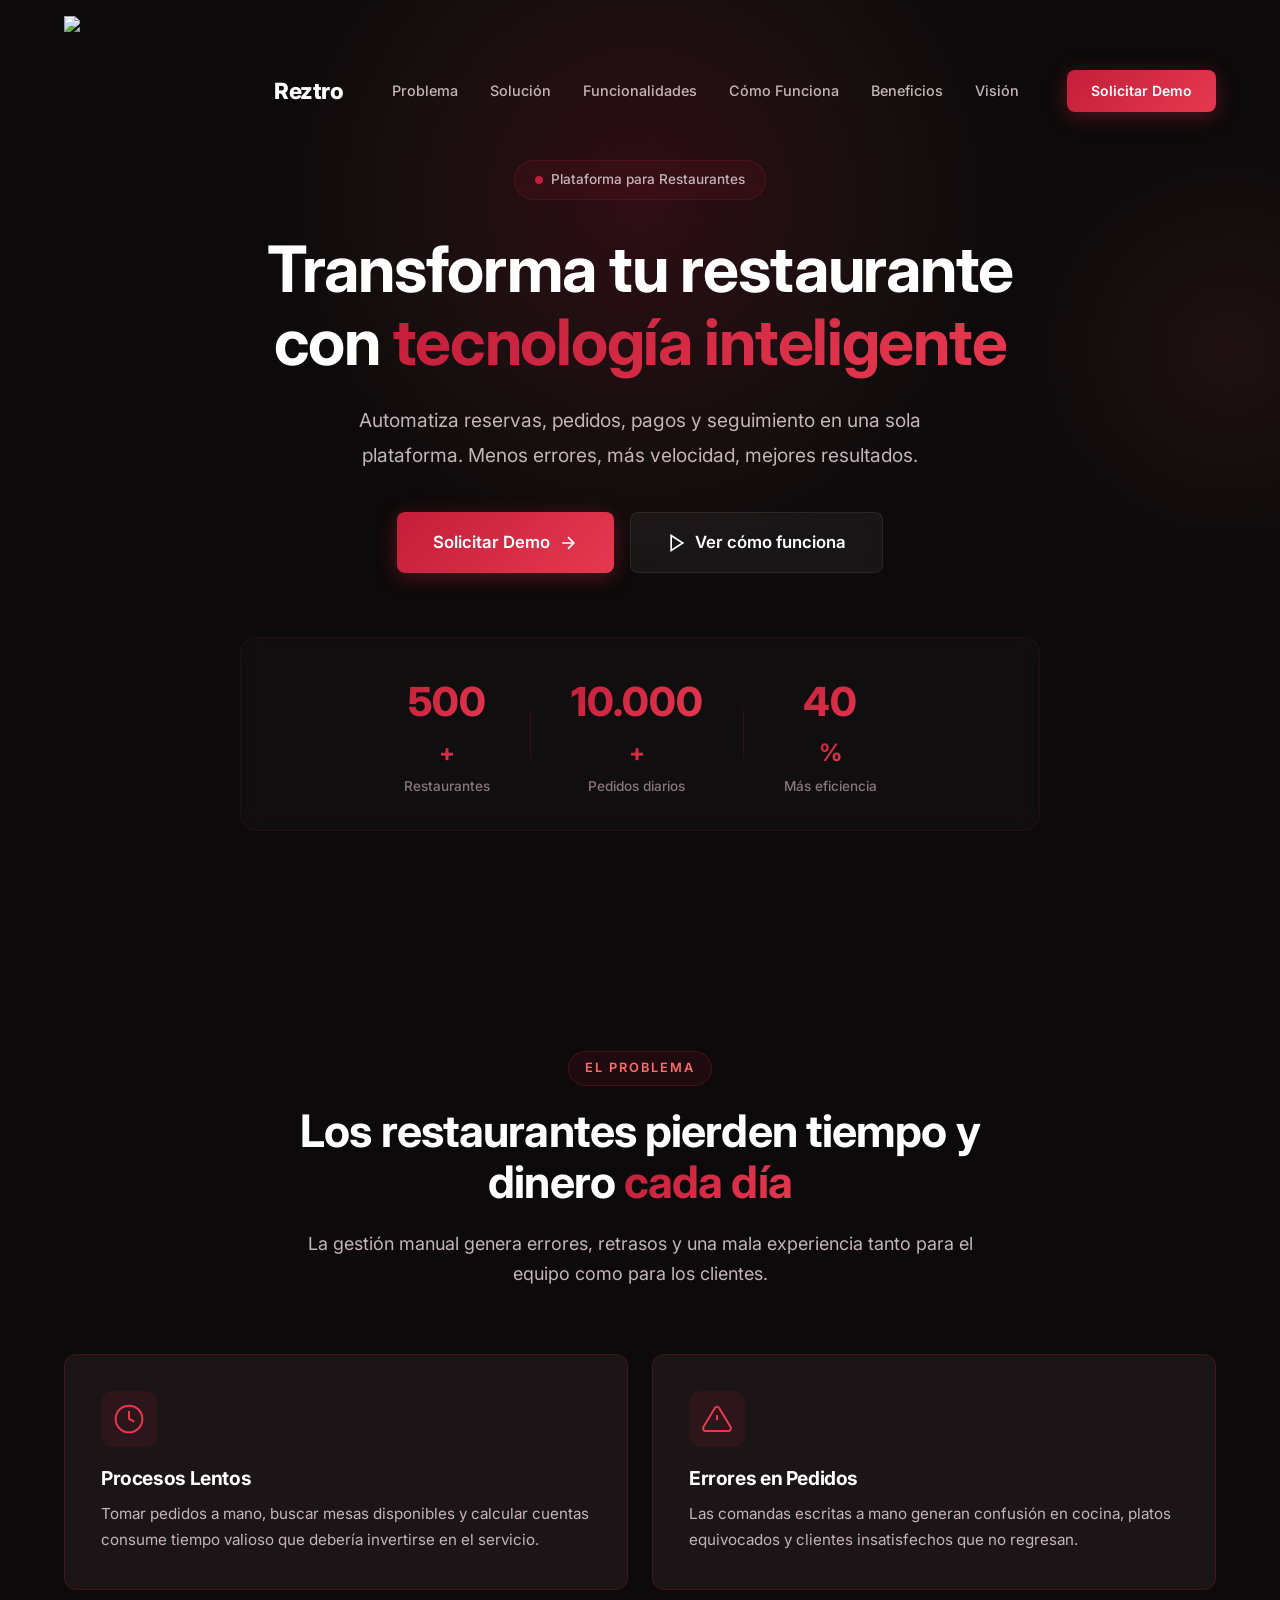
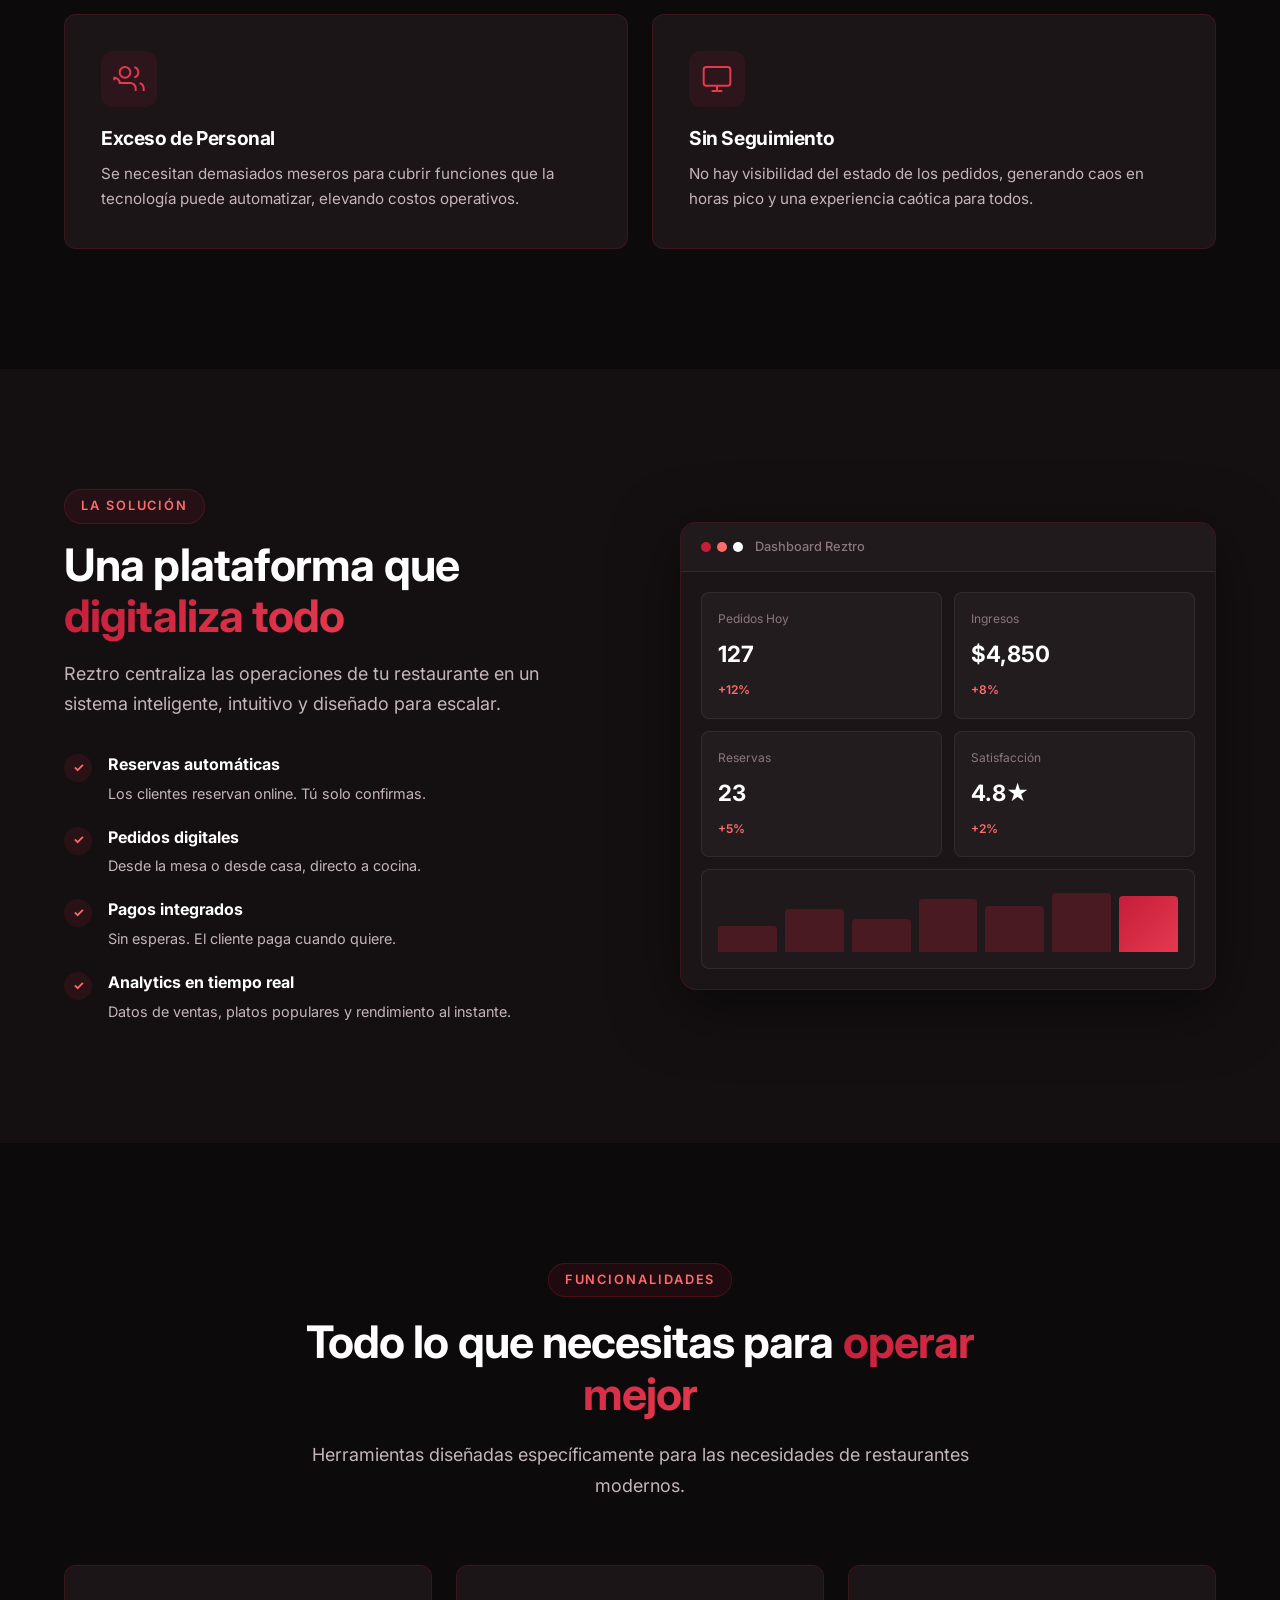
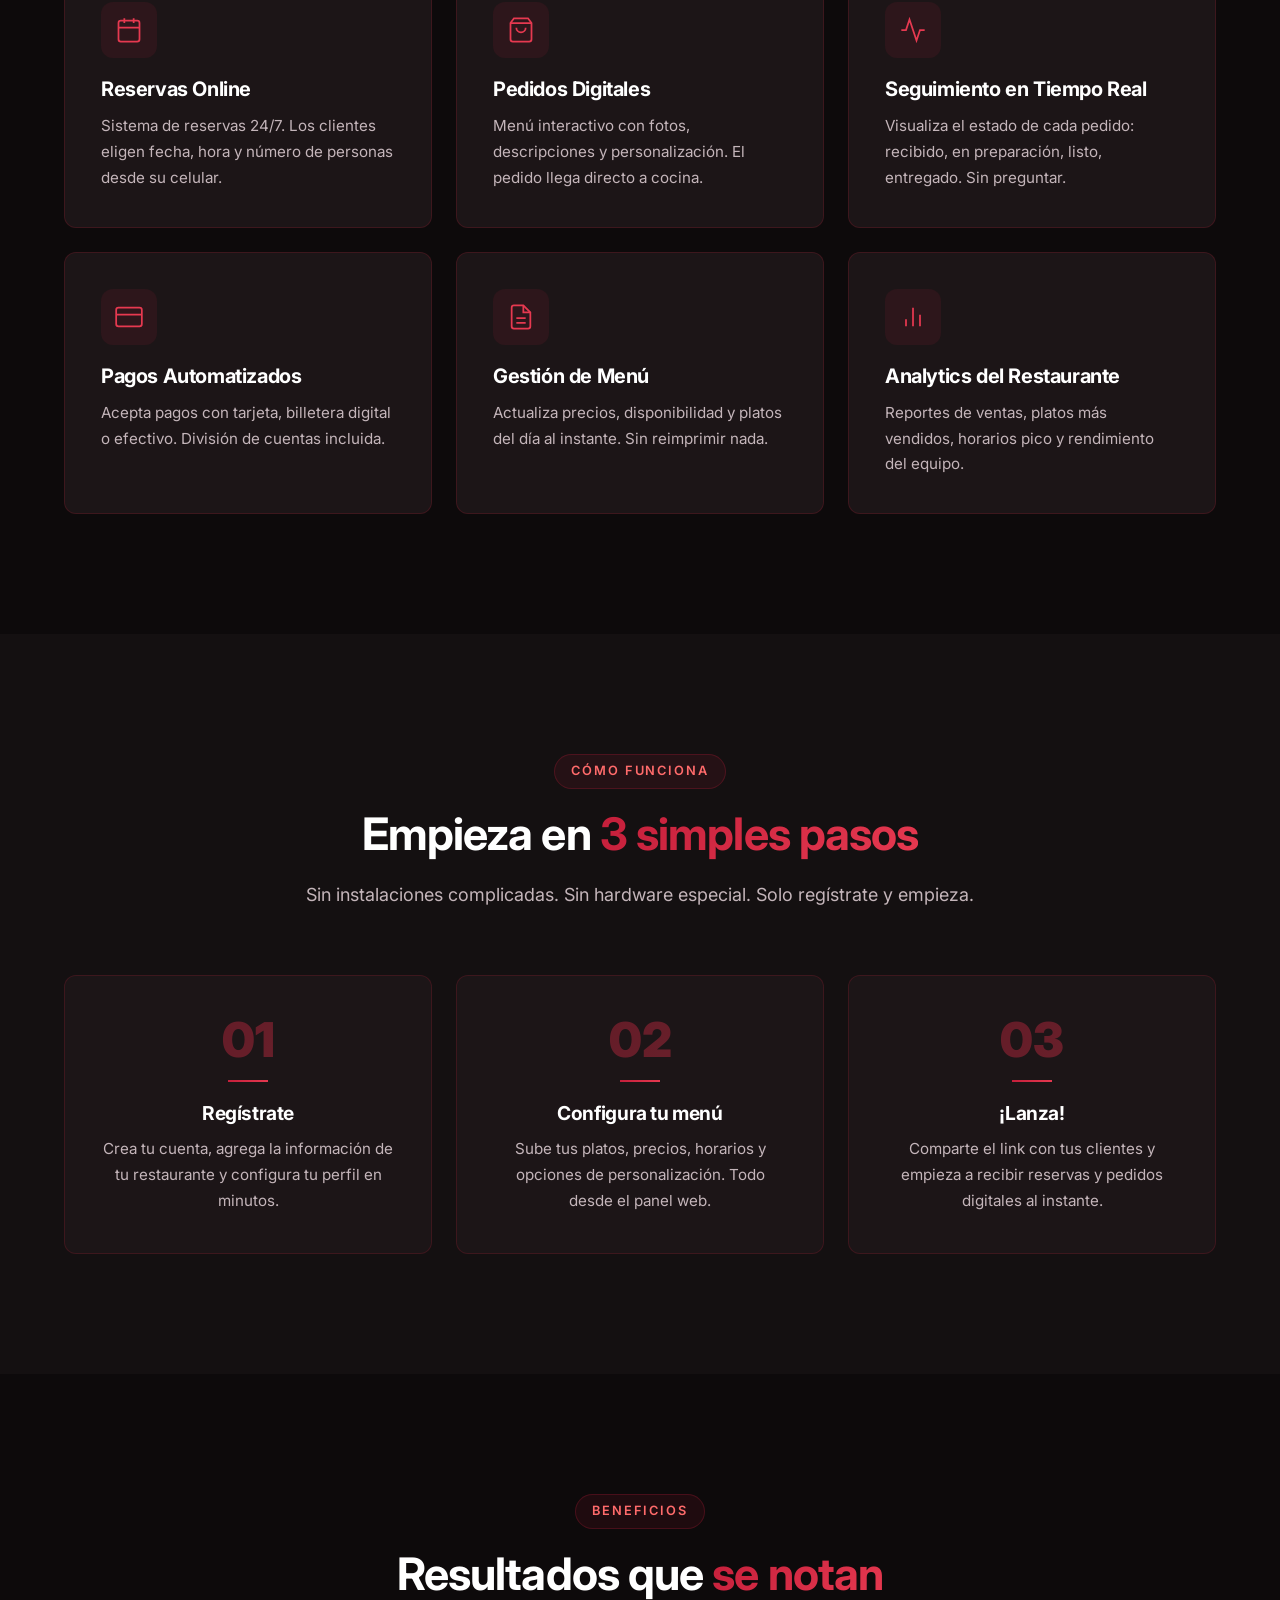
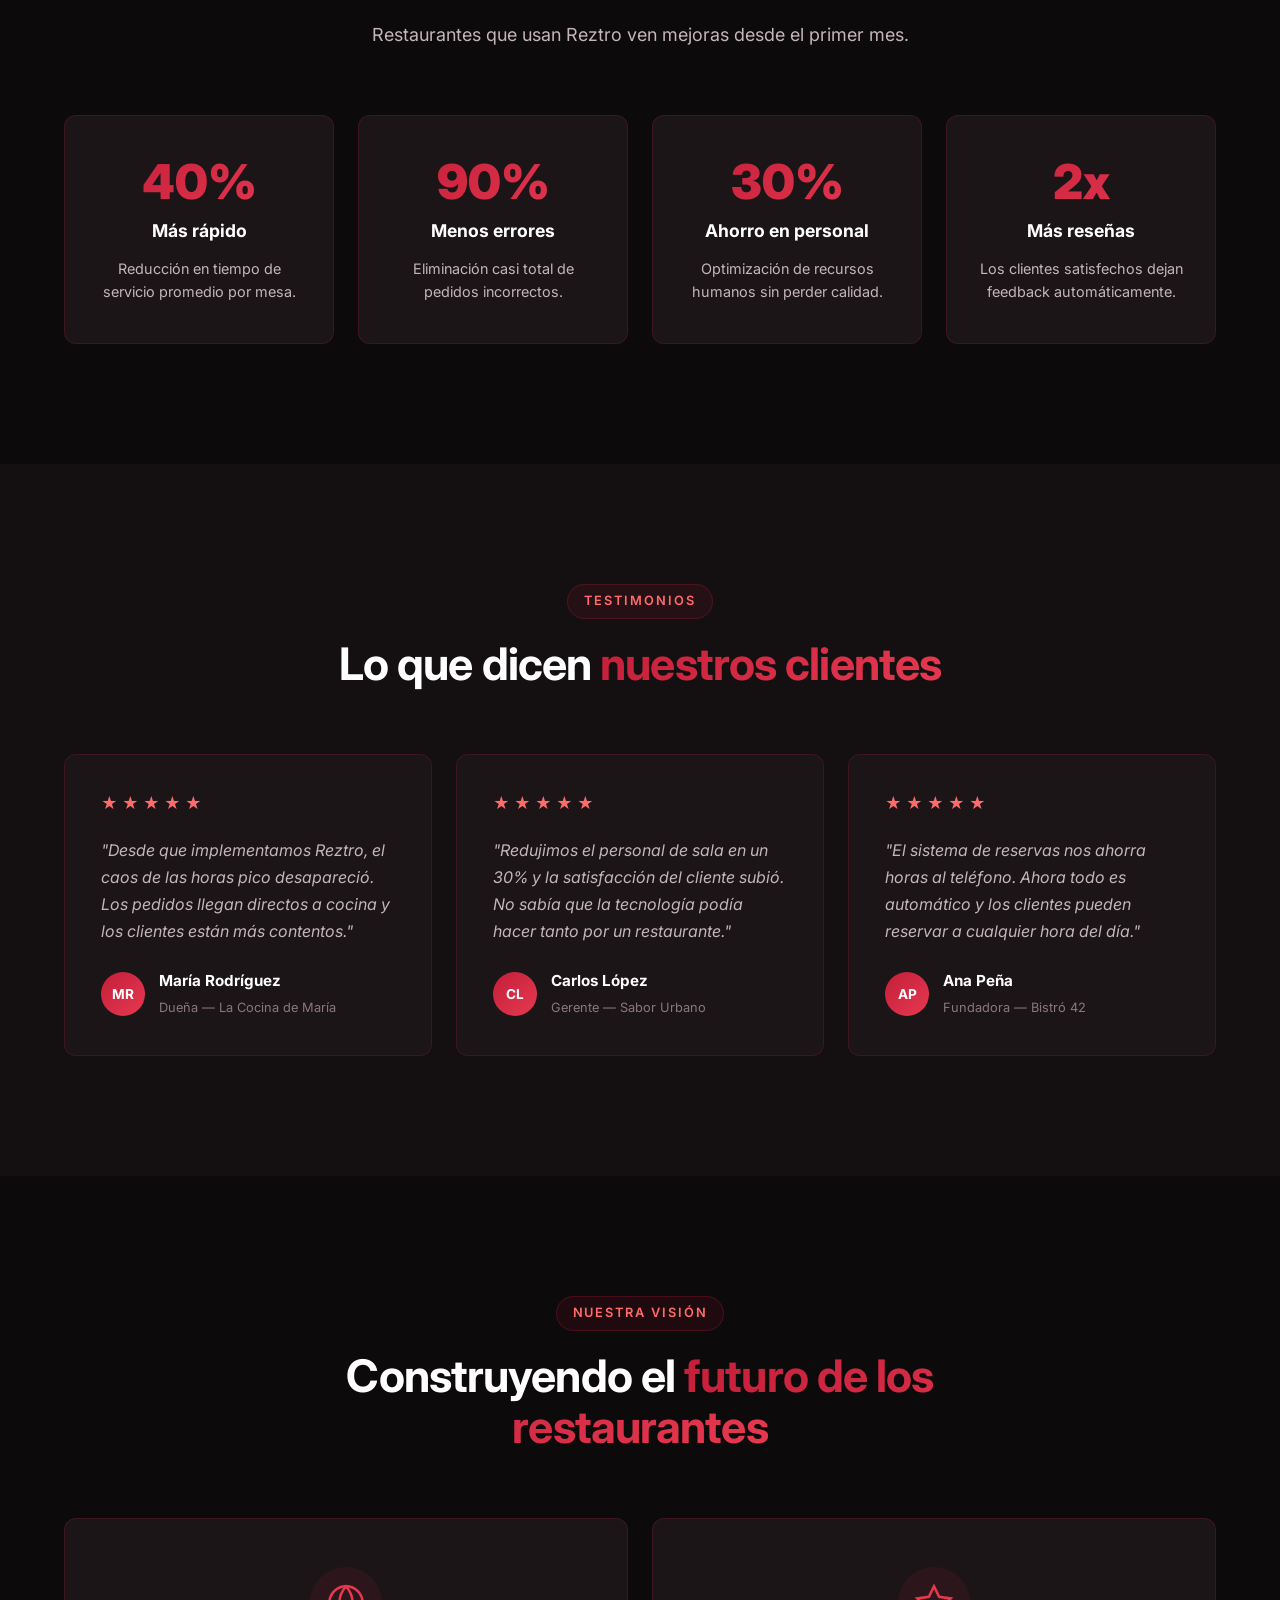
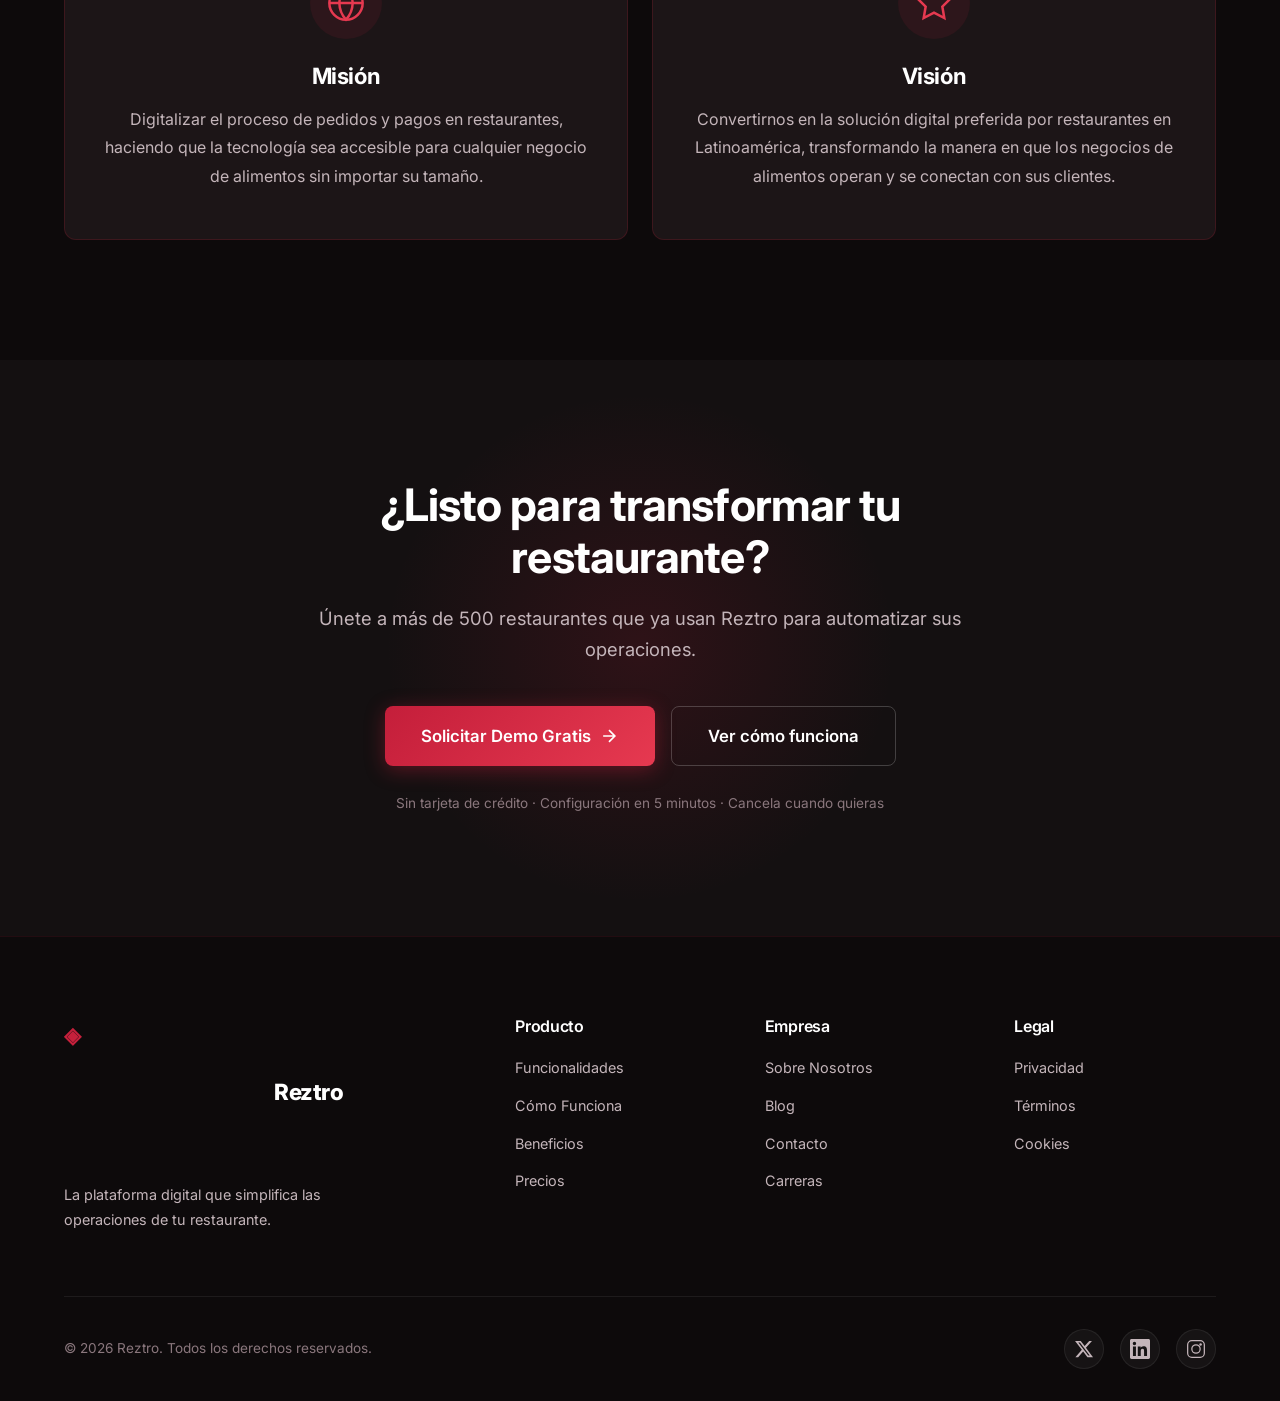
==== index.html @ 8169db69 "Add files via upload" ====
<!DOCTYPE html>
<html lang="es">

<head>
    <meta charset="UTF-8">
    <meta name="viewport" content="width=device-width, initial-scale=1.0">
    <meta name="description"
        content="Reztro — La plataforma digital que automatiza reservas, pedidos, pagos y seguimiento para restaurantes modernos.">
    <meta name="keywords"
        content="restaurante, automatización, pedidos digitales, reservas online, pagos, tecnología restaurantes">
    <title>Reztro — Automatiza tu Restaurante</title>
    <link rel="preconnect" href="https://fonts.googleapis.com">
    <link rel="preconnect" href="https://fonts.gstatic.com" crossorigin>
    <link href="https://fonts.googleapis.com/css2?family=Inter:wght@300;400;500;600;700;800;900&display=swap"
        rel="stylesheet">
    <link rel="stylesheet" href="styles.css">
</head>

<body>

    <!-- ═══════════════ NAVBAR ═══════════════ -->
    <nav class="navbar" id="navbar">
        <div class="container navbar-inner">
            <a href="#" class="logo">
                <span class="logo-icon"><img src="Reztro (3).png"></span>
                <span class="logo-text">Reztro</span>
            </a>
            <ul class="nav-links" id="navLinks">
                <li><a href="#problema">Problema</a></li>
                <li><a href="#solucion">Solución</a></li>
                <li><a href="#funcionalidades">Funcionalidades</a></li>
                <li><a href="#como-funciona">Cómo Funciona</a></li>
                <li><a href="#beneficios">Beneficios</a></li>
                <li><a href="#vision">Visión</a></li>
            </ul>
            <a href="Adquirir.html" class="btn btn-primary nav-cta">Solicitar Demo</a>
            <button class="mobile-toggle" id="mobileToggle" aria-label="Menú">
                <span></span><span></span><span></span>
            </button>
        </div>
    </nav>

    <!-- ═══════════════ HERO ═══════════════ -->
    <section class="hero" id="hero">
        <div class="hero-glow"></div>
        <div class="hero-glow-2"></div>
        <div class="container">
            <div class="hero-content">
                <div class="hero-badge fade-in">
                    <span class="badge-dot"></span>
                    Plataforma para Restaurantes
                </div>
                <h1 class="hero-title fade-in">
                    Transforma tu restaurante con <span class="gradient-text">tecnología inteligente</span>
                </h1>
                <p class="hero-subtitle fade-in">
                    Automatiza reservas, pedidos, pagos y seguimiento en una sola plataforma.
                    Menos errores, más velocidad, mejores resultados.
                </p>
                <div class="hero-buttons fade-in">
                    <a href="Adquirir.html" class="btn btn-primary btn-lg">
                        Solicitar Demo
                        <svg width="20" height="20" viewBox="0 0 24 24" fill="none" stroke="currentColor"
                            stroke-width="2">
                            <path d="M5 12h14M12 5l7 7-7 7" />
                        </svg>
                    </a>
                    <a href="#como-funciona" class="btn btn-ghost btn-lg">
                        <svg width="20" height="20" viewBox="0 0 24 24" fill="none" stroke="currentColor"
                            stroke-width="2">
                            <polygon points="5 3 19 12 5 21 5 3" />
                        </svg>
                        Ver cómo funciona
                    </a>
                </div>
                <div class="hero-stats fade-in">
                    <div class="stat">
                        <span class="stat-number" data-target="500">0</span><span class="stat-plus">+</span>
                        <span class="stat-label">Restaurantes</span>
                    </div>
                    <div class="stat-divider"></div>
                    <div class="stat">
                        <span class="stat-number" data-target="10000">0</span><span class="stat-plus">+</span>
                        <span class="stat-label">Pedidos diarios</span>
                    </div>
                    <div class="stat-divider"></div>
                    <div class="stat">
                        <span class="stat-number" data-target="40">0</span><span class="stat-suffix">%</span>
                        <span class="stat-label">Más eficiencia</span>
                    </div>
                </div>
            </div>
        </div>
    </section>

    <!-- ═══════════════ PROBLEM ═══════════════ -->
    <section class="section" id="problema">
        <div class="container">
            <div class="section-header fade-in">
                <span class="section-tag">El Problema</span>
                <h2 class="section-title">Los restaurantes pierden tiempo y dinero <span class="gradient-text">cada
                        día</span></h2>
                <p class="section-desc">La gestión manual genera errores, retrasos y una mala experiencia tanto para el
                    equipo como para los clientes.</p>
            </div>
            <div class="problems-grid">
                <div class="problem-card fade-in">
                    <div class="problem-icon">
                        <svg width="32" height="32" viewBox="0 0 24 24" fill="none" stroke="currentColor"
                            stroke-width="1.5">
                            <circle cx="12" cy="12" r="10" />
                            <polyline points="12 6 12 12 16 14" />
                        </svg>
                    </div>
                    <h3>Procesos Lentos</h3>
                    <p>Tomar pedidos a mano, buscar mesas disponibles y calcular cuentas consume tiempo valioso que
                        debería invertirse en el servicio.</p>
                </div>
                <div class="problem-card fade-in">
                    <div class="problem-icon">
                        <svg width="32" height="32" viewBox="0 0 24 24" fill="none" stroke="currentColor"
                            stroke-width="1.5">
                            <path
                                d="M10.29 3.86L1.82 18a2 2 0 001.71 3h16.94a2 2 0 001.71-3L13.71 3.86a2 2 0 00-3.42 0z" />
                            <line x1="12" y1="9" x2="12" y2="13" />
                            <line x1="12" y1="17" x2="12.01" y2="17" />
                        </svg>
                    </div>
                    <h3>Errores en Pedidos</h3>
                    <p>Las comandas escritas a mano generan confusión en cocina, platos equivocados y clientes
                        insatisfechos que no regresan.</p>
                </div>
                <div class="problem-card fade-in">
                    <div class="problem-icon">
                        <svg width="32" height="32" viewBox="0 0 24 24" fill="none" stroke="currentColor"
                            stroke-width="1.5">
                            <path d="M17 21v-2a4 4 0 00-4-4H5a4 4 0 00-4-4v2" />
                            <circle cx="9" cy="7" r="4" />
                            <path d="M23 21v-2a4 4 0 00-3-3.87" />
                            <path d="M16 3.13a4 4 0 010 7.75" />
                        </svg>
                    </div>
                    <h3>Exceso de Personal</h3>
                    <p>Se necesitan demasiados meseros para cubrir funciones que la tecnología puede automatizar,
                        elevando costos operativos.</p>
                </div>
                <div class="problem-card fade-in">
                    <div class="problem-icon">
                        <svg width="32" height="32" viewBox="0 0 24 24" fill="none" stroke="currentColor"
                            stroke-width="1.5">
                            <rect x="2" y="3" width="20" height="14" rx="2" />
                            <line x1="8" y1="21" x2="16" y2="21" />
                            <line x1="12" y1="17" x2="12" y2="21" />
                        </svg>
                    </div>
                    <h3>Sin Seguimiento</h3>
                    <p>No hay visibilidad del estado de los pedidos, generando caos en horas pico y una experiencia
                        caótica para todos.</p>
                </div>
            </div>
        </div>
    </section>

    <!-- ═══════════════ SOLUTION ═══════════════ -->
    <section class="section section-dark" id="solucion">
        <div class="container">
            <div class="solution-grid">
                <div class="solution-content fade-in">
                    <span class="section-tag">La Solución</span>
                    <h2 class="section-title">Una plataforma que <span class="gradient-text">digitaliza todo</span></h2>
                    <p class="section-desc">Reztro centraliza las operaciones de tu restaurante en un sistema
                        inteligente, intuitivo y diseñado para escalar.</p>
                    <ul class="solution-list">
                        <li>
                            <span class="check-icon">✓</span>
                            <div>
                                <strong>Reservas automáticas</strong>
                                <p>Los clientes reservan online. Tú solo confirmas.</p>
                            </div>
                        </li>
                        <li>
                            <span class="check-icon">✓</span>
                            <div>
                                <strong>Pedidos digitales</strong>
                                <p>Desde la mesa o desde casa, directo a cocina.</p>
                            </div>
                        </li>
                        <li>
                            <span class="check-icon">✓</span>
                            <div>
                                <strong>Pagos integrados</strong>
                                <p>Sin esperas. El cliente paga cuando quiere.</p>
                            </div>
                        </li>
                        <li>
                            <span class="check-icon">✓</span>
                            <div>
                                <strong>Analytics en tiempo real</strong>
                                <p>Datos de ventas, platos populares y rendimiento al instante.</p>
                            </div>
                        </li>
                    </ul>
                </div>
                <div class="solution-visual fade-in">
                    <div class="dashboard-preview">
                        <div class="dashboard-header">
                            <div class="dashboard-dots">
                                <span></span><span></span><span></span>
                            </div>
                            <span class="dashboard-title">Dashboard Reztro</span>
                        </div>
                        <div class="dashboard-body">
                            <div class="dash-row">
                                <div class="dash-card-mini">
                                    <span class="dash-label">Pedidos Hoy</span>
                                    <span class="dash-value">127</span>
                                    <span class="dash-trend up">+12%</span>
                                </div>
                                <div class="dash-card-mini">
                                    <span class="dash-label">Ingresos</span>
                                    <span class="dash-value">$4,850</span>
                                    <span class="dash-trend up">+8%</span>
                                </div>
                            </div>
                            <div class="dash-row">
                                <div class="dash-card-mini">
                                    <span class="dash-label">Reservas</span>
                                    <span class="dash-value">23</span>
                                    <span class="dash-trend up">+5%</span>
                                </div>
                                <div class="dash-card-mini">
                                    <span class="dash-label">Satisfacción</span>
                                    <span class="dash-value">4.8★</span>
                                    <span class="dash-trend up">+2%</span>
                                </div>
                            </div>
                            <div class="dash-chart">
                                <div class="chart-bar" style="height: 40%"></div>
                                <div class="chart-bar" style="height: 65%"></div>
                                <div class="chart-bar" style="height: 50%"></div>
                                <div class="chart-bar" style="height: 80%"></div>
                                <div class="chart-bar" style="height: 70%"></div>
                                <div class="chart-bar" style="height: 90%"></div>
                                <div class="chart-bar active" style="height: 85%"></div>
                            </div>
                        </div>
                    </div>
                </div>
            </div>
        </div>
    </section>

    <!-- ═══════════════ FEATURES ═══════════════ -->
    <section class="section" id="funcionalidades">
        <div class="container">
            <div class="section-header fade-in">
                <span class="section-tag">Funcionalidades</span>
                <h2 class="section-title">Todo lo que necesitas para <span class="gradient-text">operar mejor</span>
                </h2>
                <p class="section-desc">Herramientas diseñadas específicamente para las necesidades de restaurantes
                    modernos.</p>
            </div>
            <div class="features-grid">
                <div class="feature-card fade-in">
                    <div class="feature-icon-wrap">
                        <svg width="28" height="28" viewBox="0 0 24 24" fill="none" stroke="currentColor"
                            stroke-width="1.5">
                            <rect x="3" y="4" width="18" height="18" rx="2" />
                            <line x1="16" y1="2" x2="16" y2="6" />
                            <line x1="8" y1="2" x2="8" y2="6" />
                            <line x1="3" y1="10" x2="21" y2="10" />
                        </svg>
                    </div>
                    <h3>Reservas Online</h3>
                    <p>Sistema de reservas 24/7. Los clientes eligen fecha, hora y número de personas desde su celular.
                    </p>
                </div>
                <div class="feature-card fade-in">
                    <div class="feature-icon-wrap">
                        <svg width="28" height="28" viewBox="0 0 24 24" fill="none" stroke="currentColor"
                            stroke-width="1.5">
                            <path d="M6 2L3 6v14a2 2 0 002 2h14a2 2 0 002-2V6l-3-4z" />
                            <line x1="3" y1="6" x2="21" y2="6" />
                            <path d="M16 10a4 4 0 01-8 0" />
                        </svg>
                    </div>
                    <h3>Pedidos Digitales</h3>
                    <p>Menú interactivo con fotos, descripciones y personalización. El pedido llega directo a cocina.
                    </p>
                </div>
                <div class="feature-card fade-in">
                    <div class="feature-icon-wrap">
                        <svg width="28" height="28" viewBox="0 0 24 24" fill="none" stroke="currentColor"
                            stroke-width="1.5">
                            <polyline points="22 12 18 12 15 21 9 3 6 12 2 12" />
                        </svg>
                    </div>
                    <h3>Seguimiento en Tiempo Real</h3>
                    <p>Visualiza el estado de cada pedido: recibido, en preparación, listo, entregado. Sin preguntar.
                    </p>
                </div>
                <div class="feature-card fade-in">
                    <div class="feature-icon-wrap">
                        <svg width="28" height="28" viewBox="0 0 24 24" fill="none" stroke="currentColor"
                            stroke-width="1.5">
                            <rect x="1" y="4" width="22" height="16" rx="2" />
                            <line x1="1" y1="10" x2="23" y2="10" />
                        </svg>
                    </div>
                    <h3>Pagos Automatizados</h3>
                    <p>Acepta pagos con tarjeta, billetera digital o efectivo. División de cuentas incluida.</p>
                </div>
                <div class="feature-card fade-in">
                    <div class="feature-icon-wrap">
                        <svg width="28" height="28" viewBox="0 0 24 24" fill="none" stroke="currentColor"
                            stroke-width="1.5">
                            <path d="M14 2H6a2 2 0 00-2 2v16a2 2 0 002 2h12a2 2 0 002-2V8z" />
                            <polyline points="14 2 14 8 20 8" />
                            <line x1="16" y1="13" x2="8" y2="13" />
                            <line x1="16" y1="17" x2="8" y2="17" />
                        </svg>
                    </div>
                    <h3>Gestión de Menú</h3>
                    <p>Actualiza precios, disponibilidad y platos del día al instante. Sin reimprimir nada.</p>
                </div>
                <div class="feature-card fade-in">
                    <div class="feature-icon-wrap">
                        <svg width="28" height="28" viewBox="0 0 24 24" fill="none" stroke="currentColor"
                            stroke-width="1.5">
                            <line x1="18" y1="20" x2="18" y2="10" />
                            <line x1="12" y1="20" x2="12" y2="4" />
                            <line x1="6" y1="20" x2="6" y2="14" />
                        </svg>
                    </div>
                    <h3>Analytics del Restaurante</h3>
                    <p>Reportes de ventas, platos más vendidos, horarios pico y rendimiento del equipo.</p>
                </div>
            </div>
        </div>
    </section>

    <!-- ═══════════════ HOW IT WORKS ═══════════════ -->
    <section class="section section-dark" id="como-funciona">
        <div class="container">
            <div class="section-header fade-in">
                <span class="section-tag">Cómo Funciona</span>
                <h2 class="section-title">Empieza en <span class="gradient-text">3 simples pasos</span></h2>
                <p class="section-desc">Sin instalaciones complicadas. Sin hardware especial. Solo regístrate y empieza.
                </p>
            </div>
            <div class="steps-grid">
                <div class="step-card fade-in">
                    <div class="step-number">01</div>
                    <div class="step-line"></div>
                    <h3>Regístrate</h3>
                    <p>Crea tu cuenta, agrega la información de tu restaurante y configura tu perfil en minutos.</p>
                </div>
                <div class="step-card fade-in">
                    <div class="step-number">02</div>
                    <div class="step-line"></div>
                    <h3>Configura tu menú</h3>
                    <p>Sube tus platos, precios, horarios y opciones de personalización. Todo desde el panel web.</p>
                </div>
                <div class="step-card fade-in">
                    <div class="step-number">03</div>
                    <div class="step-line"></div>
                    <h3>¡Lanza!</h3>
                    <p>Comparte el link con tus clientes y empieza a recibir reservas y pedidos digitales al instante.
                    </p>
                </div>
            </div>
        </div>
    </section>

    <!-- ═══════════════ BENEFITS ═══════════════ -->
    <section class="section" id="beneficios">
        <div class="container">
            <div class="section-header fade-in">
                <span class="section-tag">Beneficios</span>
                <h2 class="section-title">Resultados que <span class="gradient-text">se notan</span></h2>
                <p class="section-desc">Restaurantes que usan Reztro ven mejoras desde el primer mes.</p>
            </div>
            <div class="benefits-grid">
                <div class="benefit-card fade-in">
                    <span class="benefit-number">40%</span>
                    <span class="benefit-label">Más rápido</span>
                    <p>Reducción en tiempo de servicio promedio por mesa.</p>
                </div>
                <div class="benefit-card fade-in">
                    <span class="benefit-number">90%</span>
                    <span class="benefit-label">Menos errores</span>
                    <p>Eliminación casi total de pedidos incorrectos.</p>
                </div>
                <div class="benefit-card fade-in">
                    <span class="benefit-number">30%</span>
                    <span class="benefit-label">Ahorro en personal</span>
                    <p>Optimización de recursos humanos sin perder calidad.</p>
                </div>
                <div class="benefit-card fade-in">
                    <span class="benefit-number">2x</span>
                    <span class="benefit-label">Más reseñas</span>
                    <p>Los clientes satisfechos dejan feedback automáticamente.</p>
                </div>
            </div>
        </div>
    </section>

    <!-- ═══════════════ TESTIMONIALS ═══════════════ -->
    <section class="section section-dark" id="testimonios">
        <div class="container">
            <div class="section-header fade-in">
                <span class="section-tag">Testimonios</span>
                <h2 class="section-title">Lo que dicen <span class="gradient-text">nuestros clientes</span></h2>
            </div>
            <div class="testimonials-grid">
                <div class="testimonial-card fade-in">
                    <div class="testimonial-stars">★★★★★</div>
                    <p class="testimonial-text">"Desde que implementamos Reztro, el caos de las horas pico desapareció.
                        Los pedidos llegan directos a cocina y los clientes están más contentos."</p>
                    <div class="testimonial-author">
                        <div class="author-avatar">MR</div>
                        <div>
                            <strong>María Rodríguez</strong>
                            <span>Dueña — La Cocina de María</span>
                        </div>
                    </div>
                </div>
                <div class="testimonial-card fade-in">
                    <div class="testimonial-stars">★★★★★</div>
                    <p class="testimonial-text">"Redujimos el personal de sala en un 30% y la satisfacción del cliente
                        subió. No sabía que la tecnología podía hacer tanto por un restaurante."</p>
                    <div class="testimonial-author">
                        <div class="author-avatar">CL</div>
                        <div>
                            <strong>Carlos López</strong>
                            <span>Gerente — Sabor Urbano</span>
                        </div>
                    </div>
                </div>
                <div class="testimonial-card fade-in">
                    <div class="testimonial-stars">★★★★★</div>
                    <p class="testimonial-text">"El sistema de reservas nos ahorra horas al teléfono. Ahora todo es
                        automático y los clientes pueden reservar a cualquier hora del día."</p>
                    <div class="testimonial-author">
                        <div class="author-avatar">AP</div>
                        <div>
                            <strong>Ana Peña</strong>
                            <span>Fundadora — Bistró 42</span>
                        </div>
                    </div>
                </div>
            </div>
        </div>
    </section>

    <!-- ═══════════════ VISION & MISSION ═══════════════ -->
    <section class="section" id="vision">
        <div class="container">
            <div class="section-header fade-in">
                <span class="section-tag">Nuestra Visión</span>
                <h2 class="section-title">Construyendo el <span class="gradient-text">futuro de los restaurantes</span>
                </h2>
            </div>
            <div class="vision-grid">
                <div class="vision-card fade-in">
                    <div class="vision-icon">
                        <svg width="40" height="40" viewBox="0 0 24 24" fill="none" stroke="currentColor"
                            stroke-width="1.5">
                            <circle cx="12" cy="12" r="10" />
                            <path d="M2 12h20" />
                            <path
                                d="M12 2a15.3 15.3 0 014 10 15.3 15.3 0 01-4 10 15.3 15.3 0 01-4-10A15.3 15.3 0 0112 2z" />
                        </svg>
                    </div>
                    <h3>Misión</h3>
                    <p>Digitalizar el proceso de pedidos y pagos en restaurantes, haciendo que la tecnología sea
                        accesible para cualquier negocio de alimentos sin importar su tamaño.</p>
                </div>
                <div class="vision-card fade-in">
                    <div class="vision-icon">
                        <svg width="40" height="40" viewBox="0 0 24 24" fill="none" stroke="currentColor"
                            stroke-width="1.5">
                            <polygon
                                points="12 2 15.09 8.26 22 9.27 17 14.14 18.18 21.02 12 17.77 5.82 21.02 7 14.14 2 9.27 8.91 8.26 12 2" />
                        </svg>
                    </div>
                    <h3>Visión</h3>
                    <p>Convertirnos en la solución digital preferida por restaurantes en Latinoamérica, transformando la
                        manera en que los negocios de alimentos operan y se conectan con sus clientes.</p>
                </div>
            </div>
        </div>
    </section>

    <!-- ═══════════════ CTA ═══════════════ -->
    <section class="cta-section" id="cta">
        <div class="cta-glow"></div>
        <div class="container">
            <div class="cta-content fade-in">
                <h2>¿Listo para transformar tu restaurante?</h2>
                <p>Únete a más de 500 restaurantes que ya usan Reztro para automatizar sus operaciones.</p>
                <div class="cta-buttons">
                    <a href="#" class="btn btn-primary btn-lg">
                        Solicitar Demo Gratis
                        <svg width="20" height="20" viewBox="0 0 24 24" fill="none" stroke="currentColor"
                            stroke-width="2">
                            <path d="M5 12h14M12 5l7 7-7 7" />
                        </svg>
                    </a>
                    <a href="#como-funciona" class="btn btn-outline btn-lg">Ver cómo funciona</a>
                </div>
                <span class="cta-note">Sin tarjeta de crédito · Configuración en 5 minutos · Cancela cuando
                    quieras</span>
            </div>
        </div>
    </section>

    <!-- ═══════════════ FOOTER ═══════════════ -->
    <footer class="footer">
        <div class="container">
            <div class="footer-grid">
                <div class="footer-brand">
                    <a href="#" class="logo">
                        <span class="logo-icon">◈</span>
                        <span class="logo-text">Reztro</span>
                    </a>
                    <p>La plataforma digital que simplifica las operaciones de tu restaurante.</p>
                </div>
                <div class="footer-links">
                    <h4>Producto</h4>
                    <ul>
                        <li><a href="#funcionalidades">Funcionalidades</a></li>
                        <li><a href="#como-funciona">Cómo Funciona</a></li>
                        <li><a href="#beneficios">Beneficios</a></li>
                        <li><a href="#">Precios</a></li>
                    </ul>
                </div>
                <div class="footer-links">
                    <h4>Empresa</h4>
                    <ul>
                        <li><a href="#vision">Sobre Nosotros</a></li>
                        <li><a href="#">Blog</a></li>
                        <li><a href="#">Contacto</a></li>
                        <li><a href="#">Carreras</a></li>
                    </ul>
                </div>
                <div class="footer-links">
                    <h4>Legal</h4>
                    <ul>
                        <li><a href="#">Privacidad</a></li>
                        <li><a href="#">Términos</a></li>
                        <li><a href="#">Cookies</a></li>
                    </ul>
                </div>
            </div>
            <div class="footer-bottom">
                <span>© 2026 Reztro. Todos los derechos reservados.</span>
                <div class="footer-social">
                    <a href="#" aria-label="Twitter">
                        <svg width="20" height="20" viewBox="0 0 24 24" fill="currentColor">
                            <path
                                d="M18.244 2.25h3.308l-7.227 8.26 8.502 11.24H16.17l-5.214-6.817L4.99 21.75H1.68l7.73-8.835L1.254 2.25H8.08l4.713 6.231zm-1.161 17.52h1.833L7.084 4.126H5.117z" />
                        </svg>
                    </a>
                    <a href="#" aria-label="LinkedIn">
                        <svg width="20" height="20" viewBox="0 0 24 24" fill="currentColor">
                            <path
                                d="M20.447 20.452h-3.554v-5.569c0-1.328-.027-3.037-1.852-3.037-1.853 0-2.136 1.445-2.136 2.939v5.667H9.351V9h3.414v1.561h.046c.477-.9 1.637-1.85 3.37-1.85 3.601 0 4.267 2.37 4.267 5.455v6.286zM5.337 7.433a2.062 2.062 0 01-2.063-2.065 2.064 2.064 0 112.063 2.065zm1.782 13.019H3.555V9h3.564v11.452zM22.225 0H1.771C.792 0 0 .774 0 1.729v20.542C0 23.227.792 24 1.771 24h20.451C23.2 24 24 23.227 24 22.271V1.729C24 .774 23.2 0 22.222 0h.003z" />
                        </svg>
                    </a>
                    <a href="#" aria-label="Instagram">
                        <svg width="20" height="20" viewBox="0 0 24 24" fill="none" stroke="currentColor"
                            stroke-width="1.5">
                            <rect x="2" y="2" width="20" height="20" rx="5" />
                            <circle cx="12" cy="12" r="5" />
                            <circle cx="17.5" cy="6.5" r="1.5" fill="currentColor" stroke="none" />
                        </svg>
                    </a>
                </div>
            </div>
        </div>
    </footer>

    <script src="script.js"></script>
</body>

</html>
---- styles.css ----
/* ═══════════════ DESIGN SYSTEM — REZTRO ═══════════════ */

:root {
    /* ── Core palette: Red & White dominant ── */
    --color-primary: #C41E3A;
    --color-primary-dark: #9B1B30;
    --color-primary-light: #E63950;
    --color-accent: #FF6B6B;
    --color-accent-secondary: #FF8E8E;

    /* ── Backgrounds: Rich dark with warm undertones ── */
    --color-bg: #0D0A0B;
    --color-bg-secondary: #141011;
    --color-surface: #1C1517;
    --color-surface-hover: #2A1E22;

    /* ── Borders ── */
    --color-border: rgba(196, 30, 58, 0.2);
    --color-border-light: rgba(255, 255, 255, 0.07);

    /* ── Text: White-centric hierarchy ── */
    --color-text: #FFFFFF;
    --color-text-secondary: #C4B5BA;
    --color-text-muted: #8A777D;

    /* ── Gradients ── */
    --gradient-primary: linear-gradient(135deg, #C41E3A 0%, #FF6B6B 50%, #FFFFFF 100%);
    --gradient-accent: linear-gradient(135deg, #E63950 0%, #FF8E8E 100%);
    --gradient-red: linear-gradient(135deg, #C41E3A 0%, #E63950 100%);
    --gradient-bg: radial-gradient(ellipse at 50% 0%, rgba(196, 30, 58, 0.15) 0%, transparent 60%);

    /* ── Shadows ── */
    --shadow-sm: 0 2px 8px rgba(0, 0, 0, 0.3);
    --shadow-md: 0 8px 32px rgba(0, 0, 0, 0.4);
    --shadow-lg: 0 16px 64px rgba(0, 0, 0, 0.5);
    --shadow-glow: 0 0 40px rgba(196, 30, 58, 0.3);
    --shadow-glow-accent: 0 0 60px rgba(255, 107, 107, 0.2);

    /* ── Tokens ── */
    --radius-sm: 8px;
    --radius-md: 12px;
    --radius-lg: 16px;
    --radius-xl: 24px;
    --font-family: 'Inter', -apple-system, BlinkMacSystemFont, 'Segoe UI', sans-serif;
    --transition: 0.3s cubic-bezier(0.4, 0, 0.2, 1);
}

/* ═══════════════ RESET & BASE ═══════════════ */

*,
*::before,
*::after {
    margin: 0;
    padding: 0;
    box-sizing: border-box;
}

html {
    scroll-behavior: smooth;
    scroll-padding-top: 80px;
}

body {
    font-family: var(--font-family);
    background-color: var(--color-bg);
    color: var(--color-text);
    line-height: 1.6;
    overflow-x: hidden;
    -webkit-font-smoothing: antialiased;
    -moz-osx-font-smoothing: grayscale;
}

a {
    color: inherit;
    text-decoration: none;
}

ul {
    list-style: none;
}

img {
    max-width: 100%;
    display: block;
}

.container {
    width: 100%;
    max-width: 1200px;
    margin: 0 auto;
    padding: 0 24px;
}

/* ═══════════════ TYPOGRAPHY ═══════════════ */

h1,
h2,
h3,
h4 {
    font-weight: 700;
    line-height: 1.15;
    letter-spacing: -0.02em;
}

h1 {
    font-size: clamp(2.5rem, 5vw, 4rem);
}

h2 {
    font-size: clamp(2rem, 3.5vw, 3rem);
}

h3 {
    font-size: 1.25rem;
}

h4 {
    font-size: 1rem;
    font-weight: 600;
}

.gradient-text {
    background: var(--gradient-red);
    -webkit-background-clip: text;
    -webkit-text-fill-color: transparent;
    background-clip: text;
}

.section-header {
    text-align: center;
    max-width: 700px;
    margin: 0 auto 64px;
}

.section-tag {
    display: inline-block;
    font-size: 0.8rem;
    font-weight: 600;
    text-transform: uppercase;
    letter-spacing: 0.15em;
    color: var(--color-accent);
    background: rgba(196, 30, 58, 0.1);
    border: 1px solid rgba(196, 30, 58, 0.25);
    padding: 6px 16px;
    border-radius: 50px;
    margin-bottom: 20px;
}

.section-title {
    margin-bottom: 20px;
}

.section-desc {
    color: var(--color-text-secondary);
    font-size: 1.125rem;
    line-height: 1.7;
}

/* ═══════════════ BUTTONS ═══════════════ */

.btn {
    display: inline-flex;
    align-items: center;
    gap: 8px;
    font-family: var(--font-family);
    font-weight: 600;
    font-size: 0.95rem;
    padding: 12px 28px;
    border-radius: var(--radius-sm);
    border: none;
    cursor: pointer;
    transition: all var(--transition);
    white-space: nowrap;
}

.btn-lg {
    padding: 16px 36px;
    font-size: 1.05rem;
}

.btn-primary {
    background: var(--gradient-red);
    color: white;
    box-shadow: 0 4px 20px rgba(196, 30, 58, 0.4);
}

.btn-primary:hover {
    transform: translateY(-2px);
    box-shadow: 0 8px 30px rgba(196, 30, 58, 0.55);
    filter: brightness(1.1);
}

.btn-ghost {
    background: rgba(255, 255, 255, 0.05);
    color: var(--color-text);
    border: 1px solid var(--color-border-light);
    backdrop-filter: blur(10px);
}

.btn-ghost:hover {
    background: rgba(255, 255, 255, 0.1);
    border-color: rgba(255, 255, 255, 0.15);
    transform: translateY(-2px);
}

.btn-outline {
    background: transparent;
    color: var(--color-text);
    border: 1px solid rgba(255, 255, 255, 0.2);
}

.btn-outline:hover {
    border-color: var(--color-primary);
    background: rgba(196, 30, 58, 0.1);
    transform: translateY(-2px);
}

/* ═══════════════ NAVBAR ═══════════════ */

.navbar {
    position: fixed;
    top: 0;
    left: 0;
    right: 0;
    z-index: 1000;
    padding: 16px 0;
    transition: all var(--transition);
    background: transparent;
}

.navbar.scrolled {
    background: rgba(13, 10, 11, 0.92);
    backdrop-filter: blur(20px);
    border-bottom: 1px solid rgba(196, 30, 58, 0.15);
    padding: 12px 0;
}

.navbar-inner {
    display: flex;
    align-items: center;
    justify-content: space-between;
}

.logo {
    display: flex;
    align-items: center;
    gap: 10px;
    font-size: 1.4rem;
    font-weight: 800;
    letter-spacing: -0.02em;
}

.logo-icon {
    height: 150px;
    width: 200px;
    align-items: center;
    justify-content: center;
    background: var(--gradient-red);
    -webkit-background-clip: text;
    -webkit-text-fill-color: transparent;
    background-clip: text;
}

.nav-links {
    display: flex;
    gap: 32px;
}

.nav-links a {
    font-size: 0.9rem;
    font-weight: 500;
    color: var(--color-text-secondary);
    transition: color var(--transition);
    position: relative;
}

.nav-links a::after {
    content: '';
    position: absolute;
    bottom: -4px;
    left: 0;
    width: 0;
    height: 2px;
    background: var(--gradient-red);
    transition: width var(--transition);
}

.nav-links a:hover {
    color: var(--color-text);
}

.nav-links a:hover::after {
    width: 100%;
}

.nav-cta {
    padding: 10px 24px;
    font-size: 0.875rem;
}

.mobile-toggle {
    display: none;
    flex-direction: column;
    gap: 5px;
    background: none;
    border: none;
    cursor: pointer;
    padding: 4px;
}

.mobile-toggle span {
    width: 24px;
    height: 2px;
    background: var(--color-text);
    border-radius: 2px;
    transition: all var(--transition);
}

/* ═══════════════ HERO ═══════════════ */

.hero {
    position: relative;
    padding: 160px 0 100px;
    min-height: 100vh;
    display: flex;
    align-items: center;
    overflow: hidden;
}

.hero-glow {
    position: absolute;
    top: -200px;
    left: 50%;
    transform: translateX(-50%);
    width: 800px;
    height: 800px;
    background: radial-gradient(circle, rgba(196, 30, 58, 0.18) 0%, rgba(255, 107, 107, 0.05) 40%, transparent 65%);
    pointer-events: none;
    animation: hero-pulse 6s ease-in-out infinite;
}

@keyframes hero-pulse {

    0%,
    100% {
        opacity: 1;
        transform: translateX(-50%) scale(1);
    }

    50% {
        opacity: 0.7;
        transform: translateX(-50%) scale(1.05);
    }
}

.hero-glow-2 {
    position: absolute;
    top: 100px;
    right: -200px;
    width: 500px;
    height: 500px;
    background: radial-gradient(circle, rgba(255, 107, 107, 0.08) 0%, transparent 60%);
    pointer-events: none;
}

.hero-content {
    text-align: center;
    max-width: 800px;
    margin: 0 auto;
}

.hero-badge {
    display: inline-flex;
    align-items: center;
    gap: 8px;
    font-size: 0.85rem;
    font-weight: 500;
    color: var(--color-text-secondary);
    background: rgba(196, 30, 58, 0.08);
    border: 1px solid rgba(196, 30, 58, 0.2);
    padding: 8px 20px;
    border-radius: 50px;
    margin-bottom: 32px;
}

.badge-dot {
    width: 8px;
    height: 8px;
    background: var(--color-primary);
    border-radius: 50%;
    animation: pulse-dot 2s infinite;
}

@keyframes pulse-dot {

    0%,
    100% {
        opacity: 1;
        transform: scale(1);
        box-shadow: 0 0 0 0 rgba(196, 30, 58, 0.5);
    }

    50% {
        opacity: 0.6;
        transform: scale(1.3);
        box-shadow: 0 0 12px 4px rgba(196, 30, 58, 0.2);
    }
}

.hero-title {
    margin-bottom: 24px;
}

.hero-subtitle {
    font-size: 1.2rem;
    color: var(--color-text-secondary);
    line-height: 1.8;
    max-width: 600px;
    margin: 0 auto 40px;
}

.hero-buttons {
    display: flex;
    gap: 16px;
    justify-content: center;
    flex-wrap: wrap;
    margin-bottom: 64px;
}

.hero-stats {
    display: flex;
    align-items: center;
    justify-content: center;
    gap: 40px;
    padding: 32px;
    background: rgba(255, 255, 255, 0.02);
    border: 1px solid rgba(196, 30, 58, 0.12);
    border-radius: var(--radius-lg);
    backdrop-filter: blur(10px);
}

.stat {
    text-align: center;
}

.stat-number {
    display: block;
    font-size: 2.5rem;
    font-weight: 800;
    background: var(--gradient-red);
    -webkit-background-clip: text;
    -webkit-text-fill-color: transparent;
    background-clip: text;
}

.stat-plus,
.stat-suffix {
    font-size: 1.5rem;
    font-weight: 700;
    background: var(--gradient-red);
    -webkit-background-clip: text;
    -webkit-text-fill-color: transparent;
    background-clip: text;
}

.stat-label {
    display: block;
    font-size: 0.85rem;
    color: var(--color-text-muted);
    margin-top: 4px;
    font-weight: 500;
}

.stat-divider {
    width: 1px;
    height: 48px;
    background: rgba(196, 30, 58, 0.2);
}

/* ═══════════════ SECTIONS BASE ═══════════════ */

.section {
    padding: 120px 0;
    position: relative;
}

.section-dark {
    background: var(--color-bg-secondary);
}

/* ═══════════════ PROBLEM ═══════════════ */

.problems-grid {
    display: grid;
    grid-template-columns: repeat(2, 1fr);
    gap: 24px;
}

.problem-card {
    padding: 36px;
    background: var(--color-surface);
    border: 1px solid var(--color-border);
    border-radius: var(--radius-md);
    transition: all var(--transition);
}

.problem-card:hover {
    border-color: rgba(196, 30, 58, 0.4);
    transform: translateY(-4px);
    box-shadow: var(--shadow-glow);
}

.problem-icon {
    width: 56px;
    height: 56px;
    display: flex;
    align-items: center;
    justify-content: center;
    background: rgba(196, 30, 58, 0.1);
    border-radius: var(--radius-md);
    margin-bottom: 20px;
    color: var(--color-primary-light);
}

.problem-card h3 {
    margin-bottom: 12px;
    font-size: 1.2rem;
}

.problem-card p {
    color: var(--color-text-secondary);
    font-size: 0.95rem;
    line-height: 1.7;
}

/* ═══════════════ SOLUTION ═══════════════ */

.solution-grid {
    display: grid;
    grid-template-columns: 1fr 1fr;
    gap: 80px;
    align-items: center;
}

.solution-content .section-tag {
    margin-bottom: 16px;
}

.solution-content .section-title {
    text-align: left;
    margin-bottom: 16px;
}

.solution-content .section-desc {
    text-align: left;
    margin-bottom: 32px;
}

.solution-list {
    display: flex;
    flex-direction: column;
    gap: 20px;
}

.solution-list li {
    display: flex;
    gap: 16px;
    align-items: flex-start;
}

.check-icon {
    flex-shrink: 0;
    width: 28px;
    height: 28px;
    display: flex;
    align-items: center;
    justify-content: center;
    background: rgba(196, 30, 58, 0.12);
    color: var(--color-accent);
    border-radius: 50%;
    font-size: 0.8rem;
    font-weight: 700;
    margin-top: 2px;
}

.solution-list strong {
    display: block;
    margin-bottom: 4px;
    font-size: 1rem;
}

.solution-list p {
    color: var(--color-text-secondary);
    font-size: 0.9rem;
}

/* Dashboard Preview */
.dashboard-preview {
    background: var(--color-surface);
    border: 1px solid var(--color-border);
    border-radius: var(--radius-lg);
    overflow: hidden;
    box-shadow: var(--shadow-lg);
}

.dashboard-header {
    display: flex;
    align-items: center;
    gap: 12px;
    padding: 14px 20px;
    border-bottom: 1px solid var(--color-border-light);
    background: rgba(255, 255, 255, 0.02);
}

.dashboard-dots {
    display: flex;
    gap: 6px;
}

.dashboard-dots span {
    width: 10px;
    height: 10px;
    border-radius: 50%;
}

.dashboard-dots span:nth-child(1) {
    background: #C41E3A;
}

.dashboard-dots span:nth-child(2) {
    background: #FF6B6B;
}

.dashboard-dots span:nth-child(3) {
    background: #FFFFFF;
}

.dashboard-title {
    font-size: 0.8rem;
    color: var(--color-text-muted);
    font-weight: 500;
}

.dashboard-body {
    padding: 20px;
}

.dash-row {
    display: grid;
    grid-template-columns: 1fr 1fr;
    gap: 12px;
    margin-bottom: 12px;
}

.dash-card-mini {
    background: rgba(255, 255, 255, 0.03);
    border: 1px solid var(--color-border-light);
    border-radius: var(--radius-sm);
    padding: 16px;
}

.dash-label {
    display: block;
    font-size: 0.75rem;
    color: var(--color-text-muted);
    margin-bottom: 8px;
}

.dash-value {
    display: block;
    font-size: 1.4rem;
    font-weight: 700;
    margin-bottom: 4px;
}

.dash-trend {
    font-size: 0.75rem;
    font-weight: 600;
}

.dash-trend.up {
    color: var(--color-accent);
}

.dash-chart {
    display: flex;
    align-items: flex-end;
    gap: 8px;
    height: 100px;
    padding: 16px;
    background: rgba(255, 255, 255, 0.02);
    border-radius: var(--radius-sm);
    border: 1px solid var(--color-border-light);
}

.chart-bar {
    flex: 1;
    background: rgba(196, 30, 58, 0.25);
    border-radius: 4px 4px 0 0;
    transition: background var(--transition);
    min-height: 8px;
}

.chart-bar.active {
    background: var(--gradient-red);
}

.chart-bar:hover {
    background: var(--gradient-red);
}

/* ═══════════════ FEATURES ═══════════════ */

.features-grid {
    display: grid;
    grid-template-columns: repeat(3, 1fr);
    gap: 24px;
}

.feature-card {
    padding: 36px;
    background: var(--color-surface);
    border: 1px solid var(--color-border);
    border-radius: var(--radius-md);
    transition: all var(--transition);
    position: relative;
    overflow: hidden;
}

.feature-card::before {
    content: '';
    position: absolute;
    top: 0;
    left: 0;
    right: 0;
    height: 2px;
    background: var(--gradient-red);
    transform: scaleX(0);
    transition: transform var(--transition);
    transform-origin: left;
}

.feature-card:hover::before {
    transform: scaleX(1);
}

.feature-card:hover {
    border-color: rgba(196, 30, 58, 0.35);
    transform: translateY(-4px);
    box-shadow: var(--shadow-glow);
}

.feature-icon-wrap {
    width: 56px;
    height: 56px;
    display: flex;
    align-items: center;
    justify-content: center;
    background: rgba(196, 30, 58, 0.1);
    border-radius: var(--radius-md);
    margin-bottom: 20px;
    color: var(--color-primary-light);
    transition: all var(--transition);
}

.feature-card:hover .feature-icon-wrap {
    background: rgba(196, 30, 58, 0.2);
    color: var(--color-accent);
}

.feature-card h3 {
    margin-bottom: 12px;
}

.feature-card p {
    color: var(--color-text-secondary);
    font-size: 0.95rem;
    line-height: 1.7;
}

/* ═══════════════ HOW IT WORKS ═══════════════ */

.steps-grid {
    display: grid;
    grid-template-columns: repeat(3, 1fr);
    gap: 24px;
    position: relative;
}

.step-card {
    padding: 40px 36px;
    background: var(--color-surface);
    border: 1px solid var(--color-border);
    border-radius: var(--radius-md);
    text-align: center;
    position: relative;
    transition: all var(--transition);
}

.step-card:hover {
    border-color: rgba(196, 30, 58, 0.35);
    transform: translateY(-4px);
}

.step-number {
    font-size: 3rem;
    font-weight: 900;
    background: var(--gradient-red);
    -webkit-background-clip: text;
    -webkit-text-fill-color: transparent;
    background-clip: text;
    opacity: 0.4;
    margin-bottom: 16px;
    line-height: 1;
}

.step-line {
    width: 40px;
    height: 2px;
    background: var(--gradient-red);
    margin: 0 auto 20px;
}

.step-card h3 {
    margin-bottom: 12px;
    font-size: 1.2rem;
}

.step-card p {
    color: var(--color-text-secondary);
    font-size: 0.95rem;
    line-height: 1.7;
}

/* ═══════════════ BENEFITS ═══════════════ */

.benefits-grid {
    display: grid;
    grid-template-columns: repeat(4, 1fr);
    gap: 24px;
}

.benefit-card {
    padding: 40px 28px;
    background: var(--color-surface);
    border: 1px solid var(--color-border);
    border-radius: var(--radius-md);
    text-align: center;
    transition: all var(--transition);
}

.benefit-card:hover {
    border-color: rgba(196, 30, 58, 0.35);
    transform: translateY(-4px);
    box-shadow: var(--shadow-glow);
}

.benefit-number {
    display: block;
    font-size: 3rem;
    font-weight: 900;
    background: var(--gradient-red);
    -webkit-background-clip: text;
    -webkit-text-fill-color: transparent;
    background-clip: text;
    margin-bottom: 8px;
    line-height: 1.1;
}

.benefit-label {
    display: block;
    font-size: 1.1rem;
    font-weight: 700;
    margin-bottom: 12px;
}

.benefit-card p {
    color: var(--color-text-secondary);
    font-size: 0.9rem;
    line-height: 1.6;
}

/* ═══════════════ TESTIMONIALS ═══════════════ */

.testimonials-grid {
    display: grid;
    grid-template-columns: repeat(3, 1fr);
    gap: 24px;
}

.testimonial-card {
    padding: 36px;
    background: var(--color-surface);
    border: 1px solid var(--color-border);
    border-radius: var(--radius-md);
    transition: all var(--transition);
}

.testimonial-card:hover {
    border-color: rgba(196, 30, 58, 0.35);
    transform: translateY(-4px);
}

.testimonial-stars {
    color: #FF6B6B;
    font-size: 1rem;
    margin-bottom: 20px;
    letter-spacing: 4px;
}

.testimonial-text {
    font-size: 1rem;
    line-height: 1.7;
    color: var(--color-text-secondary);
    margin-bottom: 24px;
    font-style: italic;
}

.testimonial-author {
    display: flex;
    align-items: center;
    gap: 14px;
}

.author-avatar {
    width: 44px;
    height: 44px;
    display: flex;
    align-items: center;
    justify-content: center;
    background: var(--gradient-red);
    border-radius: 50%;
    font-weight: 700;
    font-size: 0.85rem;
    flex-shrink: 0;
    color: white;
}

.testimonial-author strong {
    display: block;
    font-size: 0.95rem;
}

.testimonial-author span {
    font-size: 0.8rem;
    color: var(--color-text-muted);
}

/* ═══════════════ VISION & MISSION ═══════════════ */

.vision-grid {
    display: grid;
    grid-template-columns: repeat(2, 1fr);
    gap: 24px;
}

.vision-card {
    padding: 48px 40px;
    background: var(--color-surface);
    border: 1px solid var(--color-border);
    border-radius: var(--radius-md);
    text-align: center;
    transition: all var(--transition);
}

.vision-card:hover {
    border-color: rgba(196, 30, 58, 0.35);
    transform: translateY(-4px);
}

.vision-icon {
    width: 72px;
    height: 72px;
    display: flex;
    align-items: center;
    justify-content: center;
    background: rgba(196, 30, 58, 0.1);
    border-radius: 50%;
    margin: 0 auto 24px;
    color: var(--color-primary-light);
}

.vision-card h3 {
    font-size: 1.4rem;
    margin-bottom: 16px;
}

.vision-card p {
    color: var(--color-text-secondary);
    font-size: 1rem;
    line-height: 1.8;
}

/* ═══════════════ CTA ═══════════════ */

.cta-section {
    padding: 120px 0;
    position: relative;
    background: var(--color-bg-secondary);
    overflow: hidden;
}

.cta-glow {
    position: absolute;
    top: 50%;
    left: 50%;
    transform: translate(-50%, -50%);
    width: 600px;
    height: 600px;
    background: radial-gradient(circle, rgba(196, 30, 58, 0.15) 0%, transparent 60%);
    pointer-events: none;
}

.cta-content {
    text-align: center;
    max-width: 650px;
    margin: 0 auto;
    position: relative;
    z-index: 1;
}

.cta-content h2 {
    font-size: clamp(2rem, 3.5vw, 2.8rem);
    margin-bottom: 20px;
}

.cta-content p {
    color: var(--color-text-secondary);
    font-size: 1.15rem;
    line-height: 1.7;
    margin-bottom: 40px;
}

.cta-buttons {
    display: flex;
    gap: 16px;
    justify-content: center;
    flex-wrap: wrap;
    margin-bottom: 24px;
}

.cta-note {
    font-size: 0.85rem;
    color: var(--color-text-muted);
}

/* ═══════════════ FOOTER ═══════════════ */

.footer {
    padding: 80px 0 32px;
    border-top: 1px solid rgba(196, 30, 58, 0.12);
}

.footer-grid {
    display: grid;
    grid-template-columns: 2fr 1fr 1fr 1fr;
    gap: 48px;
    margin-bottom: 64px;
}

.footer-brand p {
    color: var(--color-text-secondary);
    font-size: 0.9rem;
    line-height: 1.7;
    margin-top: 16px;
    max-width: 280px;
}

.footer-links h4 {
    margin-bottom: 20px;
    color: var(--color-text);
}

.footer-links ul {
    display: flex;
    flex-direction: column;
    gap: 12px;
}

.footer-links a {
    color: var(--color-text-secondary);
    font-size: 0.9rem;
    transition: color var(--transition);
}

.footer-links a:hover {
    color: var(--color-accent);
}

.footer-bottom {
    display: flex;
    align-items: center;
    justify-content: space-between;
    padding-top: 32px;
    border-top: 1px solid var(--color-border-light);
}

.footer-bottom span {
    font-size: 0.85rem;
    color: var(--color-text-muted);
}

.footer-social {
    display: flex;
    gap: 16px;
}

.footer-social a {
    width: 40px;
    height: 40px;
    display: flex;
    align-items: center;
    justify-content: center;
    border-radius: 50%;
    background: rgba(255, 255, 255, 0.04);
    border: 1px solid var(--color-border-light);
    color: var(--color-text-secondary);
    transition: all var(--transition);
}

.footer-social a:hover {
    background: rgba(196, 30, 58, 0.15);
    border-color: var(--color-primary);
    color: var(--color-text);
}

/* ═══════════════ ANIMATIONS ═══════════════ */

.fade-in {
    opacity: 0;
    transform: translateY(30px);
    transition: opacity 0.6s ease-out, transform 0.6s ease-out;
}

.fade-in.visible {
    opacity: 1;
    transform: translateY(0);
}

/* ═══════════════ RESPONSIVE ═══════════════ */

@media (max-width: 1024px) {

    .features-grid,
    .testimonials-grid,
    .steps-grid {
        grid-template-columns: repeat(2, 1fr);
    }

    .benefits-grid {
        grid-template-columns: repeat(2, 1fr);
    }

    .footer-grid {
        grid-template-columns: 1fr 1fr;
        gap: 40px;
    }

    .solution-grid {
        gap: 48px;
    }
}

@media (max-width: 768px) {

    .nav-links,
    .nav-cta {
        display: none;
    }

    .mobile-toggle {
        display: flex;
    }

    .nav-links.active {
        display: flex;
        flex-direction: column;
        position: absolute;
        top: 100%;
        left: 0;
        right: 0;
        background: rgba(13, 10, 11, 0.98);
        backdrop-filter: blur(20px);
        padding: 24px;
        gap: 16px;
        border-bottom: 1px solid rgba(196, 30, 58, 0.15);
    }

    .hero {
        padding: 130px 0 80px;
        min-height: auto;
    }

    .hero-stats {
        flex-direction: column;
        gap: 24px;
    }

    .stat-divider {
        width: 48px;
        height: 1px;
    }

    .section {
        padding: 80px 0;
    }

    .section-header {
        margin-bottom: 48px;
    }

    .problems-grid,
    .features-grid,
    .testimonials-grid,
    .steps-grid,
    .benefits-grid,
    .vision-grid {
        grid-template-columns: 1fr;
    }

    .solution-grid {
        grid-template-columns: 1fr;
        gap: 48px;
    }

    .footer-grid {
        grid-template-columns: 1fr;
        gap: 32px;
    }

    .footer-bottom {
        flex-direction: column;
        gap: 16px;
        text-align: center;
    }

    .hero-buttons {
        flex-direction: column;
        align-items: center;
    }

    .cta-buttons {
        flex-direction: column;
        align-items: center;
    }

    .stat-number {
        font-size: 2rem;
    }
}

@media (max-width: 480px) {
    .container {
        padding: 0 16px;
    }

    .hero-title {
        font-size: 2rem;
    }

    .problem-card,
    .feature-card,
    .testimonial-card,
    .step-card,
    .benefit-card,
    .vision-card {
        padding: 28px 24px;
    }
}
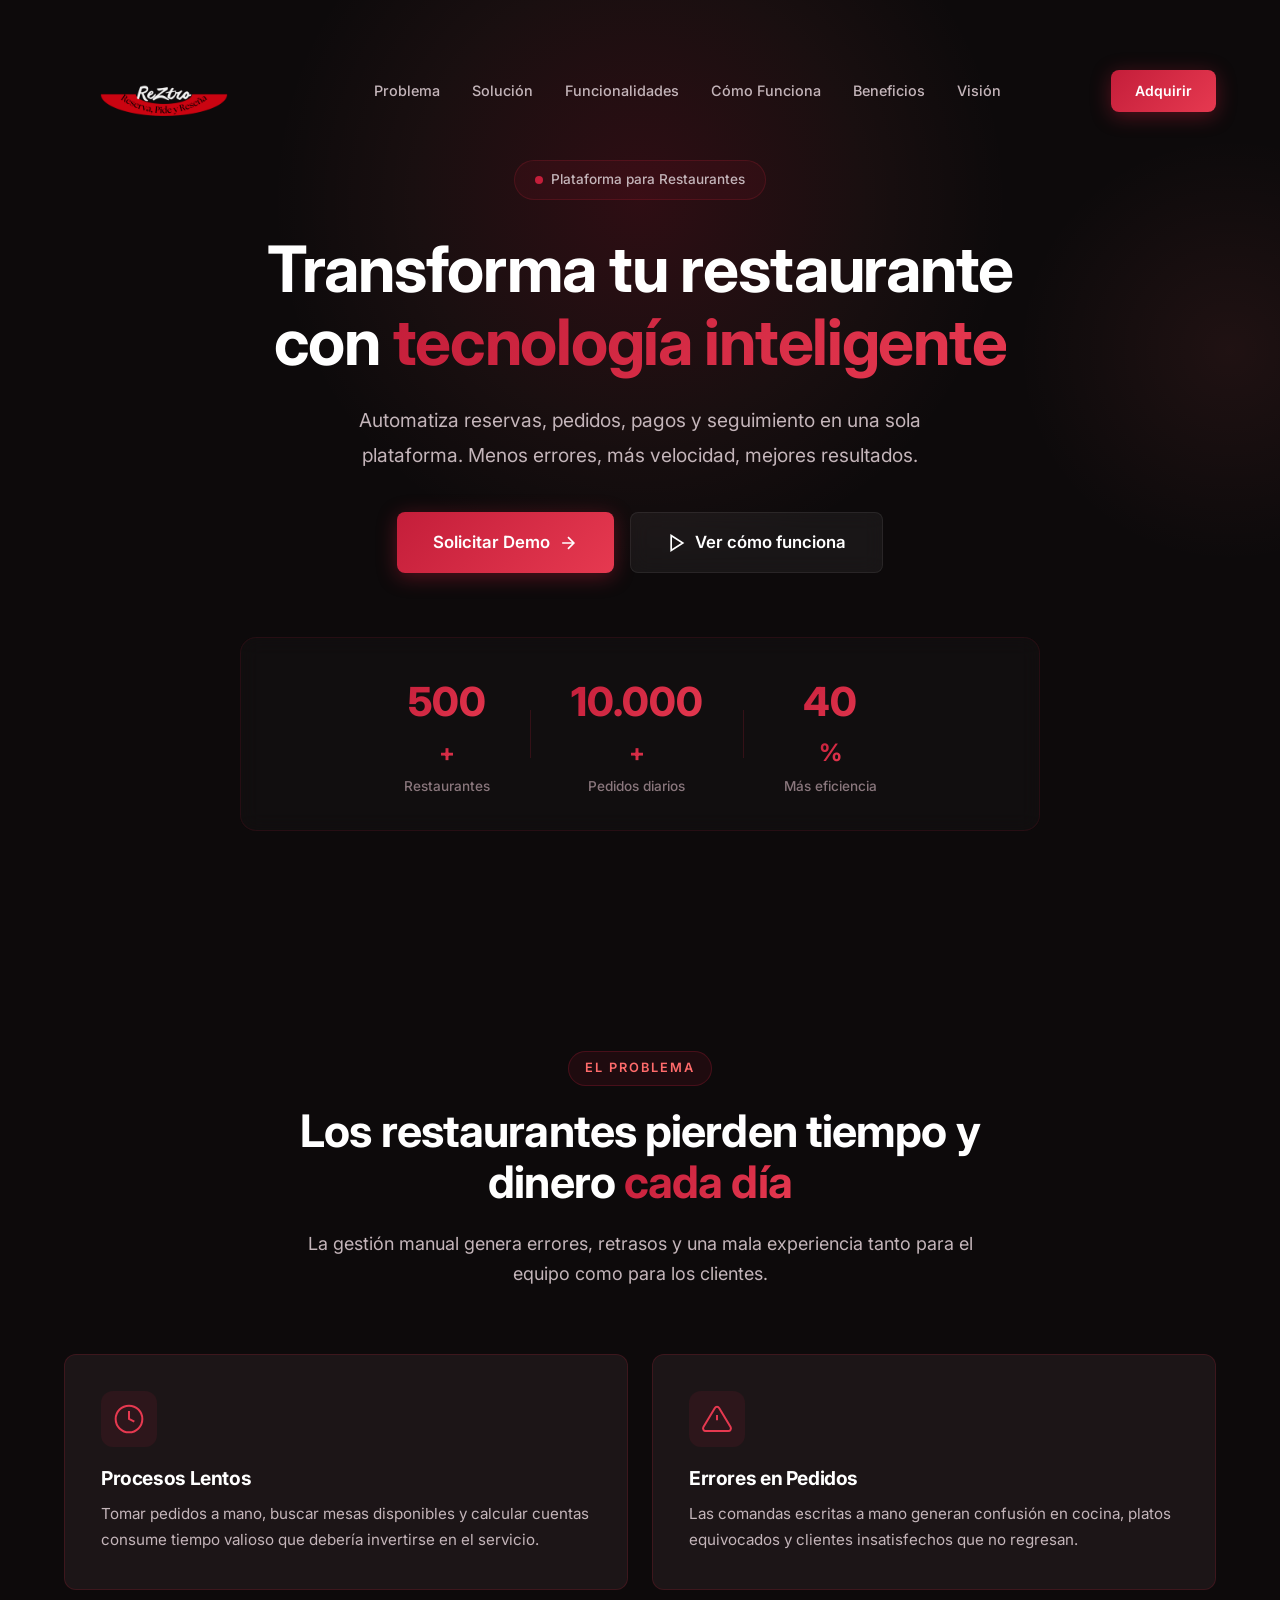
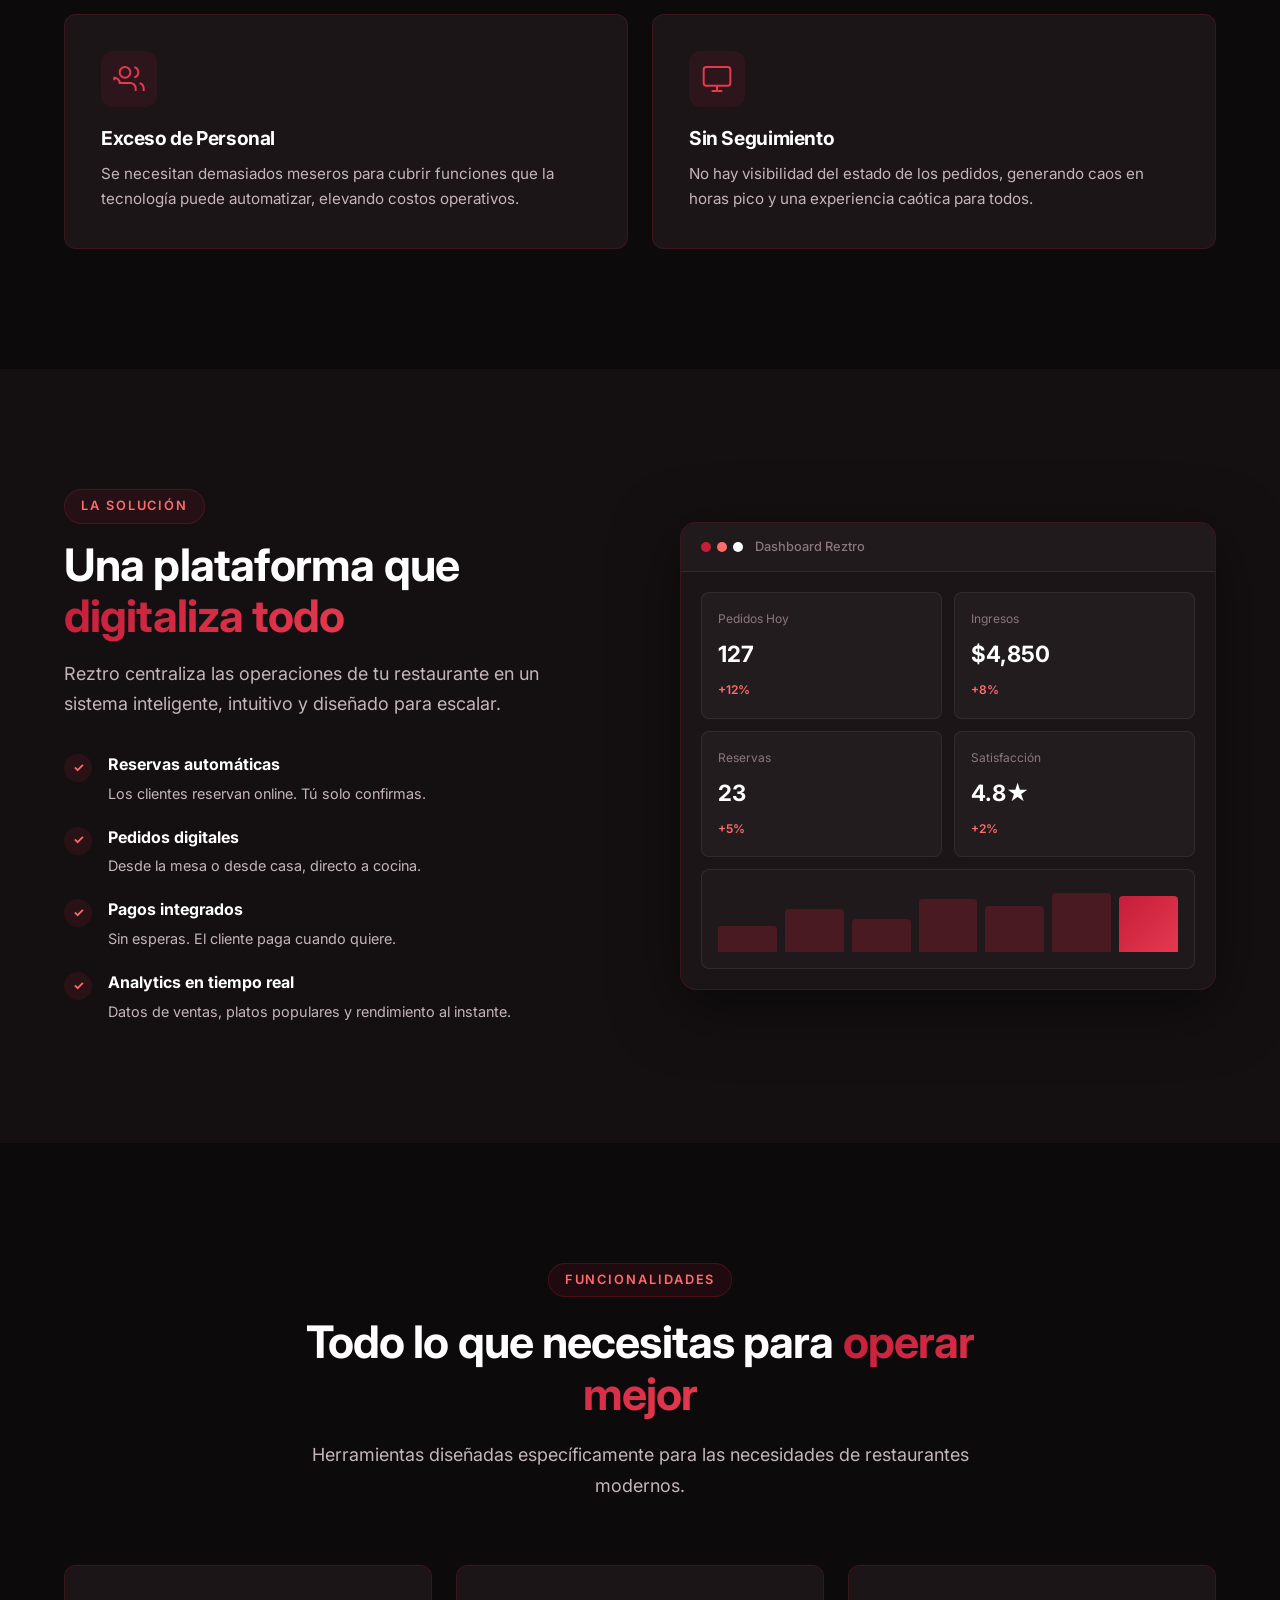
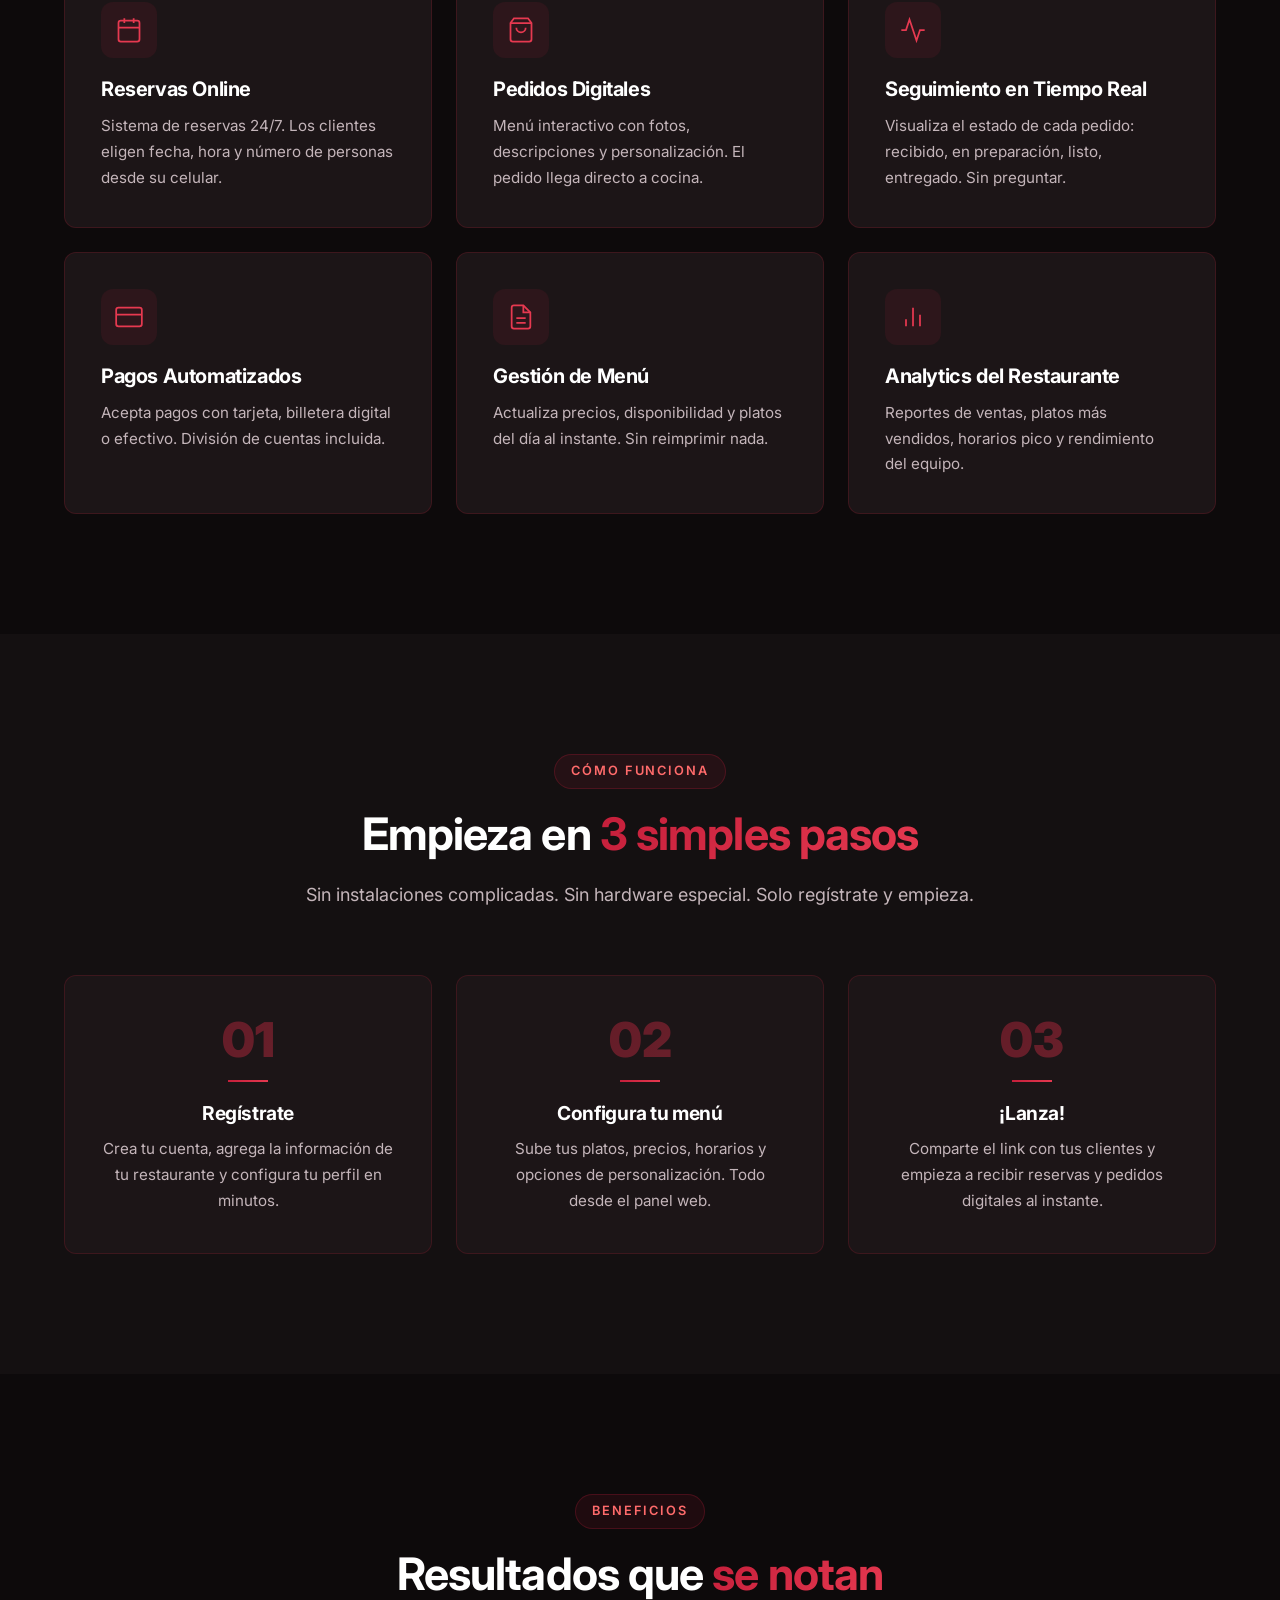
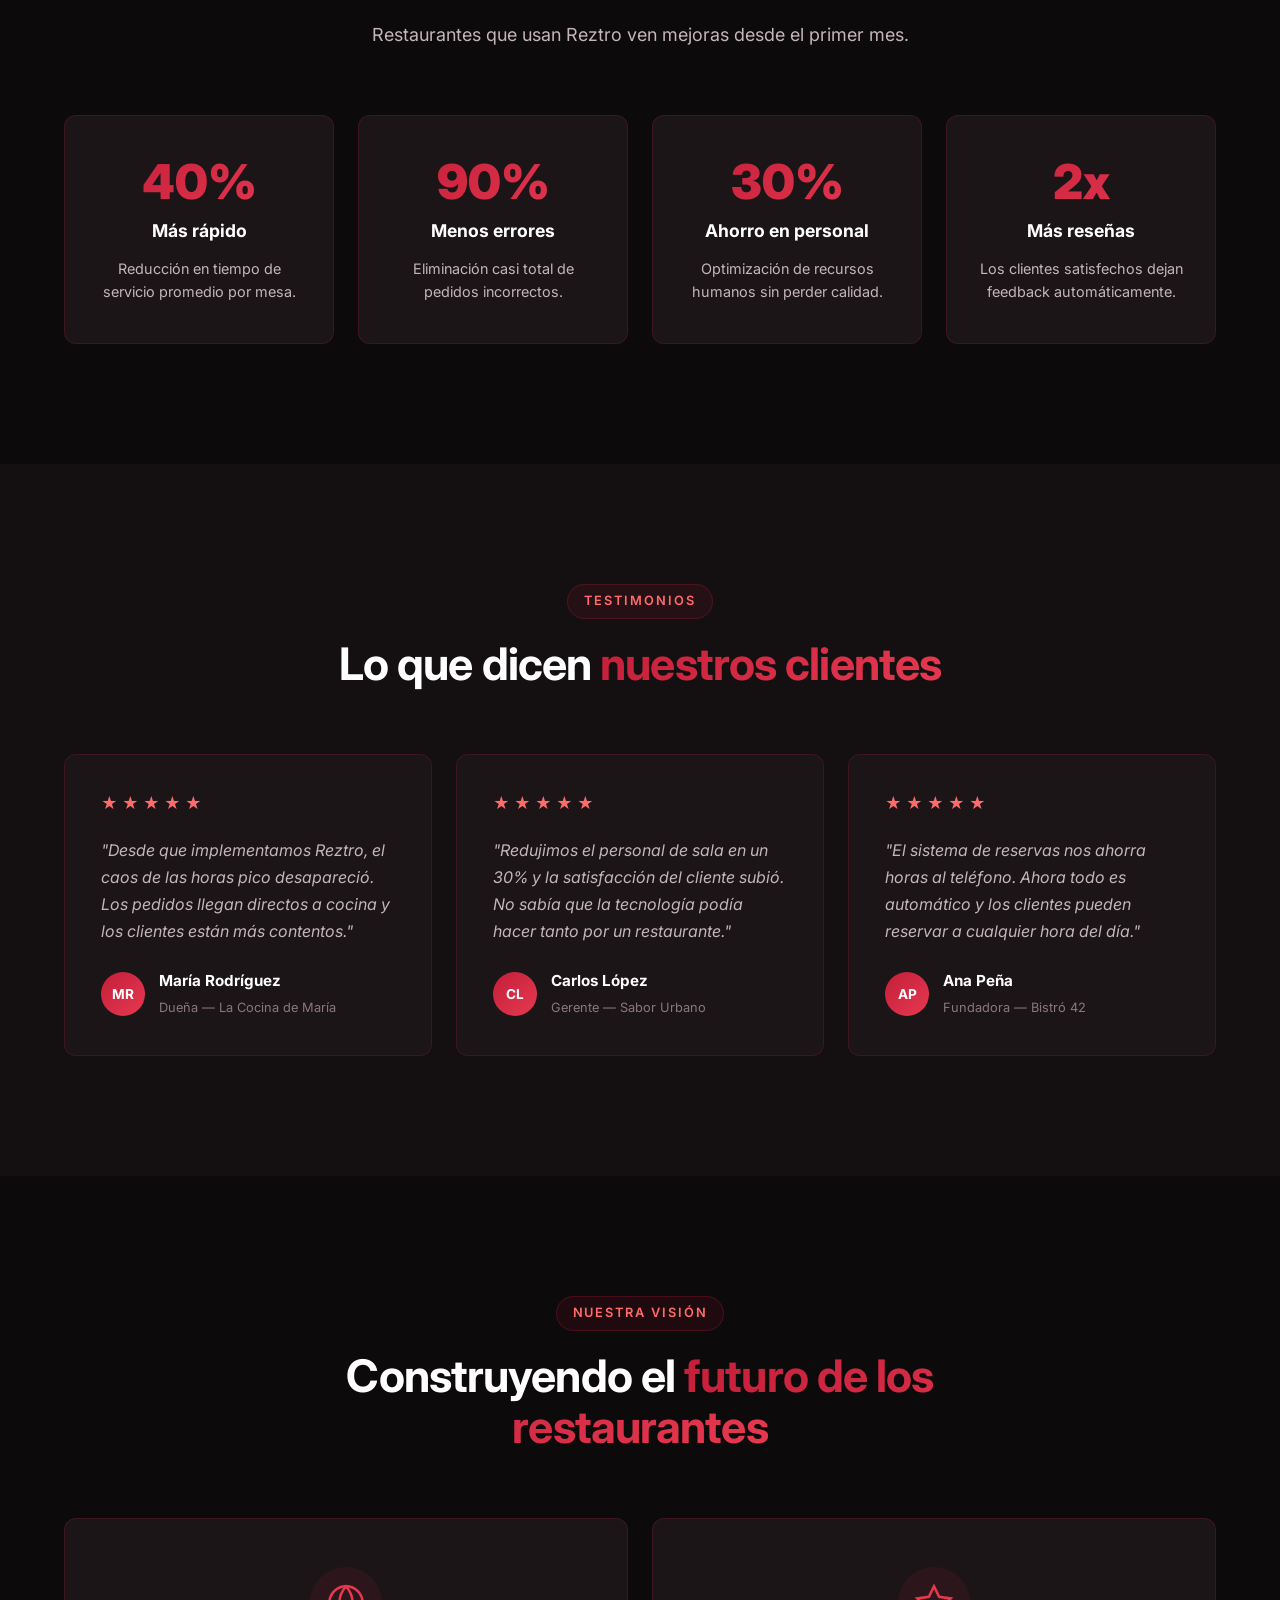
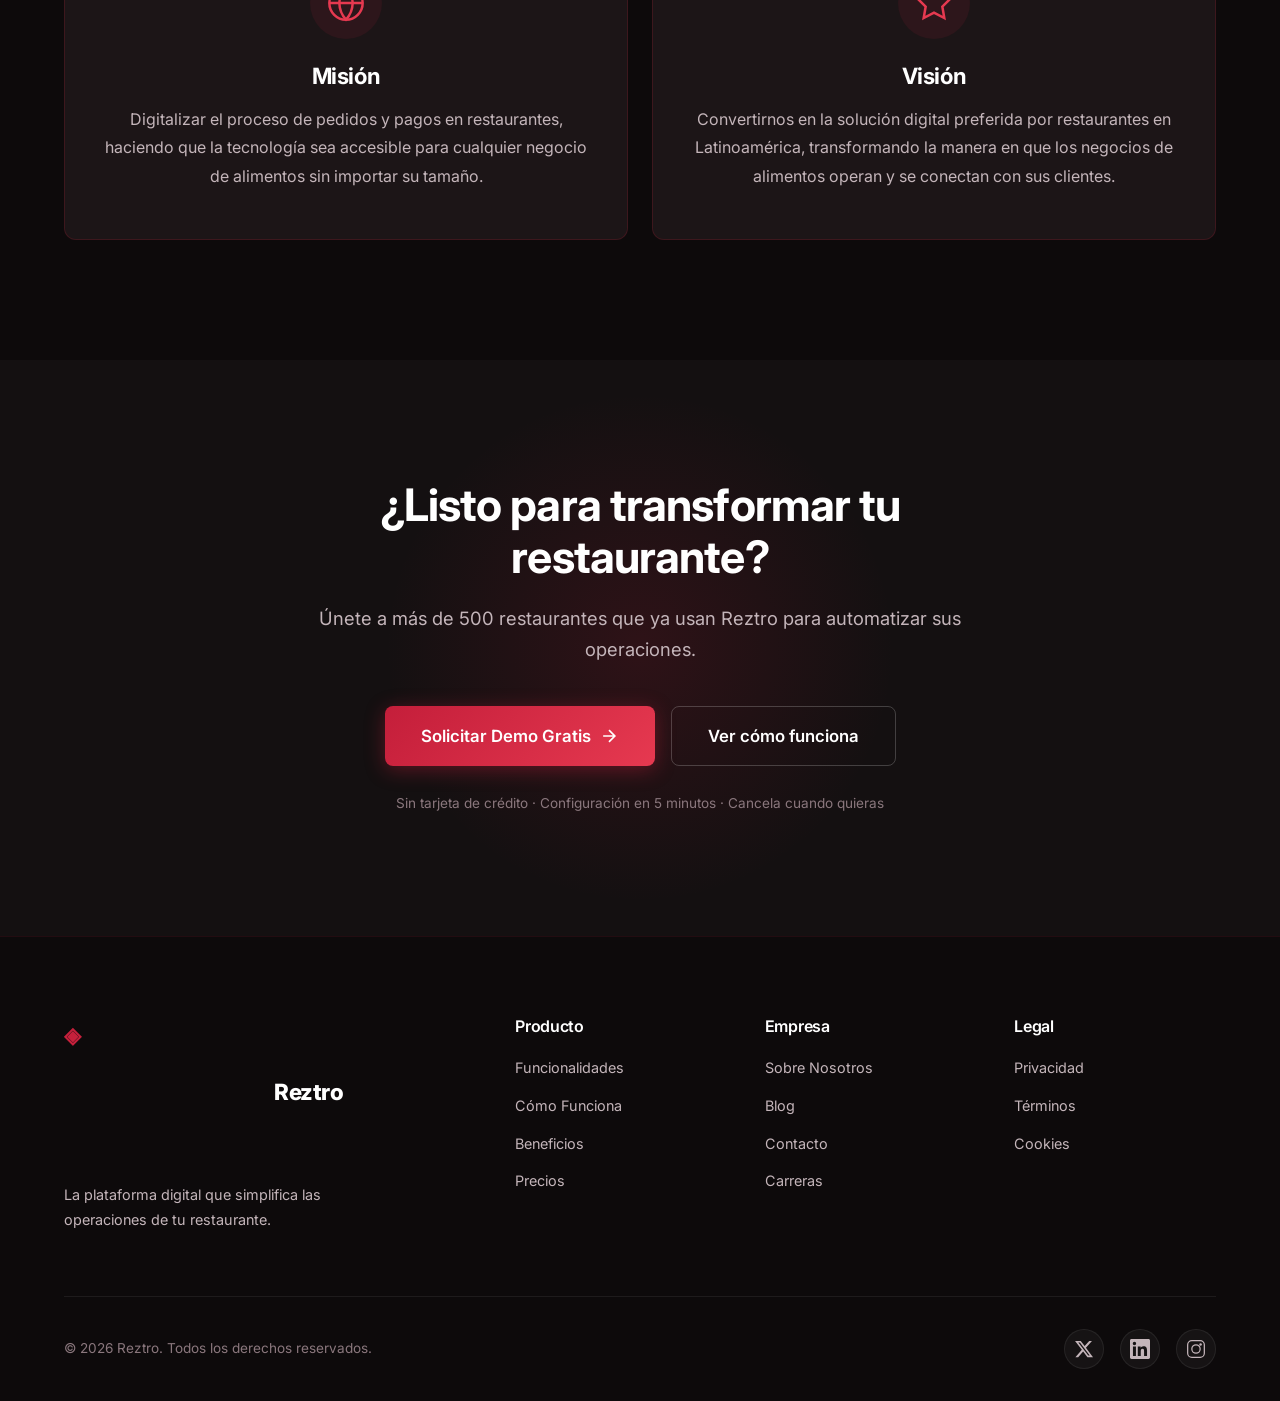
==== commit 624c186e: "Add files via upload" ====
--- a/index.html
+++ b/index.html
@@ -18,14 +18,13 @@
 
 <body>
 
-    <!-- ═══════════════ NAVBAR ═══════════════ -->
-    <nav class="navbar" id="navbar">
-        <div class="container navbar-inner">
-            <a href="#" class="logo">
-                <span class="logo-icon"><img src="Reztro (3).png"></span>
-                <span class="logo-text">Reztro</span>
+    <!-- ═══════════════ BarraNavegadora ═══════════════ -->
+    <nav class="barra-nav" id="barraNav">
+        <div class="contenedor barra-nav-interna">
+            <a href="#" class="logotipo">
+                <span class="logotipo-icono"><img src="Reztro (3).png"></span>
             </a>
-            <ul class="nav-links" id="navLinks">
+            <ul class="nav-enlaces" id="navEnlaces">
                 <li><a href="#problema">Problema</a></li>
                 <li><a href="#solucion">Solución</a></li>
                 <li><a href="#funcionalidades">Funcionalidades</a></li>
@@ -33,39 +32,39 @@
                 <li><a href="#beneficios">Beneficios</a></li>
                 <li><a href="#vision">Visión</a></li>
             </ul>
-            <a href="Adquirir.html" class="btn btn-primary nav-cta">Solicitar Demo</a>
-            <button class="mobile-toggle" id="mobileToggle" aria-label="Menú">
+            <a href="Adquirir.html" class="boton boton-principal nav-accion">Adquirir</a>
+            <button class="menu-movil" id="menuMovil" aria-label="Menú">
                 <span></span><span></span><span></span>
             </button>
         </div>
     </nav>
 
-    <!-- ═══════════════ HERO ═══════════════ -->
-    <section class="hero" id="hero">
-        <div class="hero-glow"></div>
-        <div class="hero-glow-2"></div>
-        <div class="container">
-            <div class="hero-content">
-                <div class="hero-badge fade-in">
-                    <span class="badge-dot"></span>
+    <!-- ═══════════════ INICIO (HERO) ═══════════════ -->
+    <section class="inicio" id="inicio">
+        <div class="inicio-brillo"></div>
+        <div class="inicio-brillo-2"></div>
+        <div class="contenedor">
+            <div class="inicio-contenido">
+                <div class="inicio-insignia aparicion">
+                    <span class="insignia-punto"></span>
                     Plataforma para Restaurantes
                 </div>
-                <h1 class="hero-title fade-in">
-                    Transforma tu restaurante con <span class="gradient-text">tecnología inteligente</span>
+                <h1 class="inicio-titulo aparicion">
+                    Transforma tu restaurante con <span class="texto-gradiente">tecnología inteligente</span>
                 </h1>
-                <p class="hero-subtitle fade-in">
+                <p class="inicio-subtitulo aparicion">
                     Automatiza reservas, pedidos, pagos y seguimiento en una sola plataforma.
                     Menos errores, más velocidad, mejores resultados.
                 </p>
-                <div class="hero-buttons fade-in">
-                    <a href="Adquirir.html" class="btn btn-primary btn-lg">
+                <div class="inicio-botones aparicion">
+                    <a href="Adquirir.html" class="boton boton-principal boton-grande">
                         Solicitar Demo
                         <svg width="20" height="20" viewBox="0 0 24 24" fill="none" stroke="currentColor"
                             stroke-width="2">
                             <path d="M5 12h14M12 5l7 7-7 7" />
                         </svg>
                     </a>
-                    <a href="#como-funciona" class="btn btn-ghost btn-lg">
+                    <a href="#como-funciona" class="boton boton-fantasma boton-grande">
                         <svg width="20" height="20" viewBox="0 0 24 24" fill="none" stroke="currentColor"
                             stroke-width="2">
                             <polygon points="5 3 19 12 5 21 5 3" />
@@ -73,39 +72,43 @@
                         Ver cómo funciona
                     </a>
                 </div>
-                <div class="hero-stats fade-in">
-                    <div class="stat">
-                        <span class="stat-number" data-target="500">0</span><span class="stat-plus">+</span>
-                        <span class="stat-label">Restaurantes</span>
-                    </div>
-                    <div class="stat-divider"></div>
-                    <div class="stat">
-                        <span class="stat-number" data-target="10000">0</span><span class="stat-plus">+</span>
-                        <span class="stat-label">Pedidos diarios</span>
-                    </div>
-                    <div class="stat-divider"></div>
-                    <div class="stat">
-                        <span class="stat-number" data-target="40">0</span><span class="stat-suffix">%</span>
-                        <span class="stat-label">Más eficiencia</span>
-                    </div>
-                </div>
-            </div>
-        </div>
-    </section>
-
-    <!-- ═══════════════ PROBLEM ═══════════════ -->
-    <section class="section" id="problema">
-        <div class="container">
-            <div class="section-header fade-in">
-                <span class="section-tag">El Problema</span>
-                <h2 class="section-title">Los restaurantes pierden tiempo y dinero <span class="gradient-text">cada
+                <div class="inicio-estadisticas aparicion">
+                    <div class="estadistica">
+                        <span class="estadistica-numero" data-target="500">0</span><span
+                            class="estadistica-mas">+</span>
+                        <span class="estadistica-etiqueta">Restaurantes</span>
+                    </div>
+                    <div class="estadistica-divisor"></div>
+                    <div class="estadistica">
+                        <span class="estadistica-numero" data-target="10000">0</span><span
+                            class="estadistica-mas">+</span>
+                        <span class="estadistica-etiqueta">Pedidos diarios</span>
+                    </div>
+                    <div class="estadistica-divisor"></div>
+                    <div class="estadistica">
+                        <span class="estadistica-numero" data-target="40">0</span><span
+                            class="estadistica-sufijo">%</span>
+                        <span class="estadistica-etiqueta">Más eficiencia</span>
+                    </div>
+                </div>
+            </div>
+        </div>
+    </section>
+
+    <!-- ═══════════════ PROBLEMA ═══════════════ -->
+    <section class="seccion" id="problema">
+        <div class="contenedor">
+            <div class="seccion-encabezado aparicion">
+                <span class="seccion-etiqueta">El Problema</span>
+                <h2 class="seccion-titulo">Los restaurantes pierden tiempo y dinero <span class="texto-gradiente">cada
                         día</span></h2>
-                <p class="section-desc">La gestión manual genera errores, retrasos y una mala experiencia tanto para el
+                <p class="seccion-descripcion">La gestión manual genera errores, retrasos y una mala experiencia tanto
+                    para el
                     equipo como para los clientes.</p>
             </div>
-            <div class="problems-grid">
-                <div class="problem-card fade-in">
-                    <div class="problem-icon">
+            <div class="problemas-cuadricula">
+                <div class="problema-tarjeta aparicion">
+                    <div class="problema-icono">
                         <svg width="32" height="32" viewBox="0 0 24 24" fill="none" stroke="currentColor"
                             stroke-width="1.5">
                             <circle cx="12" cy="12" r="10" />
@@ -116,8 +119,8 @@
                     <p>Tomar pedidos a mano, buscar mesas disponibles y calcular cuentas consume tiempo valioso que
                         debería invertirse en el servicio.</p>
                 </div>
-                <div class="problem-card fade-in">
-                    <div class="problem-icon">
+                <div class="problema-tarjeta aparicion">
+                    <div class="problema-icono">
                         <svg width="32" height="32" viewBox="0 0 24 24" fill="none" stroke="currentColor"
                             stroke-width="1.5">
                             <path
@@ -130,8 +133,8 @@
                     <p>Las comandas escritas a mano generan confusión en cocina, platos equivocados y clientes
                         insatisfechos que no regresan.</p>
                 </div>
-                <div class="problem-card fade-in">
-                    <div class="problem-icon">
+                <div class="problema-tarjeta aparicion">
+                    <div class="problema-icono">
                         <svg width="32" height="32" viewBox="0 0 24 24" fill="none" stroke="currentColor"
                             stroke-width="1.5">
                             <path d="M17 21v-2a4 4 0 00-4-4H5a4 4 0 00-4-4v2" />
@@ -144,8 +147,8 @@
                     <p>Se necesitan demasiados meseros para cubrir funciones que la tecnología puede automatizar,
                         elevando costos operativos.</p>
                 </div>
-                <div class="problem-card fade-in">
-                    <div class="problem-icon">
+                <div class="problema-tarjeta aparicion">
+                    <div class="problema-icono">
                         <svg width="32" height="32" viewBox="0 0 24 24" fill="none" stroke="currentColor"
                             stroke-width="1.5">
                             <rect x="2" y="3" width="20" height="14" rx="2" />
@@ -161,39 +164,40 @@
         </div>
     </section>
 
-    <!-- ═══════════════ SOLUTION ═══════════════ -->
-    <section class="section section-dark" id="solucion">
-        <div class="container">
-            <div class="solution-grid">
-                <div class="solution-content fade-in">
-                    <span class="section-tag">La Solución</span>
-                    <h2 class="section-title">Una plataforma que <span class="gradient-text">digitaliza todo</span></h2>
-                    <p class="section-desc">Reztro centraliza las operaciones de tu restaurante en un sistema
+    <!-- ═══════════════ SOLUCIÓN ═══════════════ -->
+    <section class="seccion seccion-oscura" id="solucion">
+        <div class="contenedor">
+            <div class="solucion-cuadricula">
+                <div class="solucion-contenido aparicion">
+                    <span class="seccion-etiqueta">La Solución</span>
+                    <h2 class="seccion-titulo">Una plataforma que <span class="texto-gradiente">digitaliza todo</span>
+                    </h2>
+                    <p class="seccion-descripcion">Reztro centraliza las operaciones de tu restaurante en un sistema
                         inteligente, intuitivo y diseñado para escalar.</p>
-                    <ul class="solution-list">
+                    <ul class="solucion-lista">
                         <li>
-                            <span class="check-icon">✓</span>
+                            <span class="icono-check">✓</span>
                             <div>
                                 <strong>Reservas automáticas</strong>
                                 <p>Los clientes reservan online. Tú solo confirmas.</p>
                             </div>
                         </li>
                         <li>
-                            <span class="check-icon">✓</span>
+                            <span class="icono-check">✓</span>
                             <div>
                                 <strong>Pedidos digitales</strong>
                                 <p>Desde la mesa o desde casa, directo a cocina.</p>
                             </div>
                         </li>
                         <li>
-                            <span class="check-icon">✓</span>
+                            <span class="icono-check">✓</span>
                             <div>
                                 <strong>Pagos integrados</strong>
                                 <p>Sin esperas. El cliente paga cuando quiere.</p>
                             </div>
                         </li>
                         <li>
-                            <span class="check-icon">✓</span>
+                            <span class="icono-check">✓</span>
                             <div>
                                 <strong>Analytics en tiempo real</strong>
                                 <p>Datos de ventas, platos populares y rendimiento al instante.</p>
@@ -201,47 +205,47 @@
                         </li>
                     </ul>
                 </div>
-                <div class="solution-visual fade-in">
-                    <div class="dashboard-preview">
-                        <div class="dashboard-header">
-                            <div class="dashboard-dots">
+                <div class="solucion-visual aparicion">
+                    <div class="panel-vista">
+                        <div class="panel-encabezado">
+                            <div class="panel-puntos">
                                 <span></span><span></span><span></span>
                             </div>
-                            <span class="dashboard-title">Dashboard Reztro</span>
+                            <span class="panel-titulo">Dashboard Reztro</span>
                         </div>
-                        <div class="dashboard-body">
-                            <div class="dash-row">
-                                <div class="dash-card-mini">
-                                    <span class="dash-label">Pedidos Hoy</span>
-                                    <span class="dash-value">127</span>
-                                    <span class="dash-trend up">+12%</span>
+                        <div class="panel-cuerpo">
+                            <div class="panel-fila">
+                                <div class="panel-tarjeta-mini">
+                                    <span class="panel-etiqueta">Pedidos Hoy</span>
+                                    <span class="panel-valor">127</span>
+                                    <span class="panel-tendencia arriba">+12%</span>
                                 </div>
-                                <div class="dash-card-mini">
-                                    <span class="dash-label">Ingresos</span>
-                                    <span class="dash-value">$4,850</span>
-                                    <span class="dash-trend up">+8%</span>
+                                <div class="panel-tarjeta-mini">
+                                    <span class="panel-etiqueta">Ingresos</span>
+                                    <span class="panel-valor">$4,850</span>
+                                    <span class="panel-tendencia arriba">+8%</span>
                                 </div>
                             </div>
-                            <div class="dash-row">
-                                <div class="dash-card-mini">
-                                    <span class="dash-label">Reservas</span>
-                                    <span class="dash-value">23</span>
-                                    <span class="dash-trend up">+5%</span>
+                            <div class="panel-fila">
+                                <div class="panel-tarjeta-mini">
+                                    <span class="panel-etiqueta">Reservas</span>
+                                    <span class="panel-valor">23</span>
+                                    <span class="panel-tendencia arriba">+5%</span>
                                 </div>
-                                <div class="dash-card-mini">
-                                    <span class="dash-label">Satisfacción</span>
-                                    <span class="dash-value">4.8★</span>
-                                    <span class="dash-trend up">+2%</span>
+                                <div class="panel-tarjeta-mini">
+                                    <span class="panel-etiqueta">Satisfacción</span>
+                                    <span class="panel-valor">4.8★</span>
+                                    <span class="panel-tendencia arriba">+2%</span>
                                 </div>
                             </div>
-                            <div class="dash-chart">
-                                <div class="chart-bar" style="height: 40%"></div>
-                                <div class="chart-bar" style="height: 65%"></div>
-                                <div class="chart-bar" style="height: 50%"></div>
-                                <div class="chart-bar" style="height: 80%"></div>
-                                <div class="chart-bar" style="height: 70%"></div>
-                                <div class="chart-bar" style="height: 90%"></div>
-                                <div class="chart-bar active" style="height: 85%"></div>
+                            <div class="panel-grafico">
+                                <div class="grafico-barra" style="height: 40%"></div>
+                                <div class="grafico-barra" style="height: 65%"></div>
+                                <div class="grafico-barra" style="height: 50%"></div>
+                                <div class="grafico-barra" style="height: 80%"></div>
+                                <div class="grafico-barra" style="height: 70%"></div>
+                                <div class="grafico-barra" style="height: 90%"></div>
+                                <div class="grafico-barra activo" style="height: 85%"></div>
                             </div>
                         </div>
                     </div>
@@ -250,19 +254,20 @@
         </div>
     </section>
 
-    <!-- ═══════════════ FEATURES ═══════════════ -->
-    <section class="section" id="funcionalidades">
-        <div class="container">
-            <div class="section-header fade-in">
-                <span class="section-tag">Funcionalidades</span>
-                <h2 class="section-title">Todo lo que necesitas para <span class="gradient-text">operar mejor</span>
+    <!-- ═══════════════ FUNCIONALIDADES ═══════════════ -->
+    <section class="seccion" id="funcionalidades">
+        <div class="contenedor">
+            <div class="seccion-encabezado aparicion">
+                <span class="seccion-etiqueta">Funcionalidades</span>
+                <h2 class="seccion-titulo">Todo lo que necesitas para <span class="texto-gradiente">operar mejor</span>
                 </h2>
-                <p class="section-desc">Herramientas diseñadas específicamente para las necesidades de restaurantes
+                <p class="seccion-descripcion">Herramientas diseñadas específicamente para las necesidades de
+                    restaurantes
                     modernos.</p>
             </div>
-            <div class="features-grid">
-                <div class="feature-card fade-in">
-                    <div class="feature-icon-wrap">
+            <div class="funcionalidades-cuadricula">
+                <div class="funcionalidad-tarjeta aparicion">
+                    <div class="funcionalidad-icono-envoltorio">
                         <svg width="28" height="28" viewBox="0 0 24 24" fill="none" stroke="currentColor"
                             stroke-width="1.5">
                             <rect x="3" y="4" width="18" height="18" rx="2" />
@@ -275,8 +280,8 @@
                     <p>Sistema de reservas 24/7. Los clientes eligen fecha, hora y número de personas desde su celular.
                     </p>
                 </div>
-                <div class="feature-card fade-in">
-                    <div class="feature-icon-wrap">
+                <div class="funcionalidad-tarjeta aparicion">
+                    <div class="funcionalidad-icono-envoltorio">
                         <svg width="28" height="28" viewBox="0 0 24 24" fill="none" stroke="currentColor"
                             stroke-width="1.5">
                             <path d="M6 2L3 6v14a2 2 0 002 2h14a2 2 0 002-2V6l-3-4z" />
@@ -288,8 +293,8 @@
                     <p>Menú interactivo con fotos, descripciones y personalización. El pedido llega directo a cocina.
                     </p>
                 </div>
-                <div class="feature-card fade-in">
-                    <div class="feature-icon-wrap">
+                <div class="funcionalidad-tarjeta aparicion">
+                    <div class="funcionalidad-icono-envoltorio">
                         <svg width="28" height="28" viewBox="0 0 24 24" fill="none" stroke="currentColor"
                             stroke-width="1.5">
                             <polyline points="22 12 18 12 15 21 9 3 6 12 2 12" />
@@ -299,8 +304,8 @@
                     <p>Visualiza el estado de cada pedido: recibido, en preparación, listo, entregado. Sin preguntar.
                     </p>
                 </div>
-                <div class="feature-card fade-in">
-                    <div class="feature-icon-wrap">
+                <div class="funcionalidad-tarjeta aparicion">
+                    <div class="funcionalidad-icono-envoltorio">
                         <svg width="28" height="28" viewBox="0 0 24 24" fill="none" stroke="currentColor"
                             stroke-width="1.5">
                             <rect x="1" y="4" width="22" height="16" rx="2" />
@@ -310,8 +315,8 @@
                     <h3>Pagos Automatizados</h3>
                     <p>Acepta pagos con tarjeta, billetera digital o efectivo. División de cuentas incluida.</p>
                 </div>
-                <div class="feature-card fade-in">
-                    <div class="feature-icon-wrap">
+                <div class="funcionalidad-tarjeta aparicion">
+                    <div class="funcionalidad-icono-envoltorio">
                         <svg width="28" height="28" viewBox="0 0 24 24" fill="none" stroke="currentColor"
                             stroke-width="1.5">
                             <path d="M14 2H6a2 2 0 00-2 2v16a2 2 0 002 2h12a2 2 0 002-2V8z" />
@@ -323,8 +328,8 @@
                     <h3>Gestión de Menú</h3>
                     <p>Actualiza precios, disponibilidad y platos del día al instante. Sin reimprimir nada.</p>
                 </div>
-                <div class="feature-card fade-in">
-                    <div class="feature-icon-wrap">
+                <div class="funcionalidad-tarjeta aparicion">
+                    <div class="funcionalidad-icono-envoltorio">
                         <svg width="28" height="28" viewBox="0 0 24 24" fill="none" stroke="currentColor"
                             stroke-width="1.5">
                             <line x1="18" y1="20" x2="18" y2="10" />
@@ -339,31 +344,31 @@
         </div>
     </section>
 
-    <!-- ═══════════════ HOW IT WORKS ═══════════════ -->
-    <section class="section section-dark" id="como-funciona">
-        <div class="container">
-            <div class="section-header fade-in">
-                <span class="section-tag">Cómo Funciona</span>
-                <h2 class="section-title">Empieza en <span class="gradient-text">3 simples pasos</span></h2>
-                <p class="section-desc">Sin instalaciones complicadas. Sin hardware especial. Solo regístrate y empieza.
-                </p>
-            </div>
-            <div class="steps-grid">
-                <div class="step-card fade-in">
-                    <div class="step-number">01</div>
-                    <div class="step-line"></div>
+    <!-- ═══════════════ CÓMO FUNCIONA ═══════════════ -->
+    <section class="seccion seccion-oscura" id="como-funciona">
+        <div class="contenedor">
+            <div class="seccion-encabezado aparicion">
+                <span class="seccion-etiqueta">Cómo Funciona</span>
+                <h2 class="seccion-titulo">Empieza en <span class="texto-gradiente">3 simples pasos</span></h2>
+                <p class="seccion-descripcion">Sin instalaciones complicadas. Sin hardware especial. Solo regístrate y
+                    empieza.</p>
+            </div>
+            <div class="pasos-cuadricula">
+                <div class="paso-tarjeta aparicion">
+                    <div class="paso-numero">01</div>
+                    <div class="paso-linea"></div>
                     <h3>Regístrate</h3>
                     <p>Crea tu cuenta, agrega la información de tu restaurante y configura tu perfil en minutos.</p>
                 </div>
-                <div class="step-card fade-in">
-                    <div class="step-number">02</div>
-                    <div class="step-line"></div>
+                <div class="paso-tarjeta aparicion">
+                    <div class="paso-numero">02</div>
+                    <div class="paso-linea"></div>
                     <h3>Configura tu menú</h3>
                     <p>Sube tus platos, precios, horarios y opciones de personalización. Todo desde el panel web.</p>
                 </div>
-                <div class="step-card fade-in">
-                    <div class="step-number">03</div>
-                    <div class="step-line"></div>
+                <div class="paso-tarjeta aparicion">
+                    <div class="paso-numero">03</div>
+                    <div class="paso-linea"></div>
                     <h3>¡Lanza!</h3>
                     <p>Comparte el link con tus clientes y empieza a recibir reservas y pedidos digitales al instante.
                     </p>
@@ -372,77 +377,77 @@
         </div>
     </section>
 
-    <!-- ═══════════════ BENEFITS ═══════════════ -->
-    <section class="section" id="beneficios">
-        <div class="container">
-            <div class="section-header fade-in">
-                <span class="section-tag">Beneficios</span>
-                <h2 class="section-title">Resultados que <span class="gradient-text">se notan</span></h2>
-                <p class="section-desc">Restaurantes que usan Reztro ven mejoras desde el primer mes.</p>
-            </div>
-            <div class="benefits-grid">
-                <div class="benefit-card fade-in">
-                    <span class="benefit-number">40%</span>
-                    <span class="benefit-label">Más rápido</span>
+    <!-- ═══════════════ BENEFICIOS ═══════════════ -->
+    <section class="seccion" id="beneficios">
+        <div class="contenedor">
+            <div class="seccion-encabezado aparicion">
+                <span class="seccion-etiqueta">Beneficios</span>
+                <h2 class="seccion-titulo">Resultados que <span class="texto-gradiente">se notan</span></h2>
+                <p class="seccion-descripcion">Restaurantes que usan Reztro ven mejoras desde el primer mes.</p>
+            </div>
+            <div class="beneficios-cuadricula">
+                <div class="beneficio-tarjeta aparicion">
+                    <span class="beneficio-numero">40%</span>
+                    <span class="beneficio-etiqueta">Más rápido</span>
                     <p>Reducción en tiempo de servicio promedio por mesa.</p>
                 </div>
-                <div class="benefit-card fade-in">
-                    <span class="benefit-number">90%</span>
-                    <span class="benefit-label">Menos errores</span>
+                <div class="beneficio-tarjeta aparicion">
+                    <span class="beneficio-numero">90%</span>
+                    <span class="beneficio-etiqueta">Menos errores</span>
                     <p>Eliminación casi total de pedidos incorrectos.</p>
                 </div>
-                <div class="benefit-card fade-in">
-                    <span class="benefit-number">30%</span>
-                    <span class="benefit-label">Ahorro en personal</span>
+                <div class="beneficio-tarjeta aparicion">
+                    <span class="beneficio-numero">30%</span>
+                    <span class="beneficio-etiqueta">Ahorro en personal</span>
                     <p>Optimización de recursos humanos sin perder calidad.</p>
                 </div>
-                <div class="benefit-card fade-in">
-                    <span class="benefit-number">2x</span>
-                    <span class="benefit-label">Más reseñas</span>
+                <div class="beneficio-tarjeta aparicion">
+                    <span class="beneficio-numero">2x</span>
+                    <span class="beneficio-etiqueta">Más reseñas</span>
                     <p>Los clientes satisfechos dejan feedback automáticamente.</p>
                 </div>
             </div>
         </div>
     </section>
 
-    <!-- ═══════════════ TESTIMONIALS ═══════════════ -->
-    <section class="section section-dark" id="testimonios">
-        <div class="container">
-            <div class="section-header fade-in">
-                <span class="section-tag">Testimonios</span>
-                <h2 class="section-title">Lo que dicen <span class="gradient-text">nuestros clientes</span></h2>
-            </div>
-            <div class="testimonials-grid">
-                <div class="testimonial-card fade-in">
-                    <div class="testimonial-stars">★★★★★</div>
-                    <p class="testimonial-text">"Desde que implementamos Reztro, el caos de las horas pico desapareció.
+    <!-- ═══════════════ TESTIMONIOS ═══════════════ -->
+    <section class="seccion seccion-oscura" id="testimonios">
+        <div class="contenedor">
+            <div class="seccion-encabezado aparicion">
+                <span class="seccion-etiqueta">Testimonios</span>
+                <h2 class="seccion-titulo">Lo que dicen <span class="texto-gradiente">nuestros clientes</span></h2>
+            </div>
+            <div class="testimonios-cuadricula">
+                <div class="testimonio-tarjeta aparicion">
+                    <div class="testimonio-estrellas">★★★★★</div>
+                    <p class="testimonio-texto">"Desde que implementamos Reztro, el caos de las horas pico desapareció.
                         Los pedidos llegan directos a cocina y los clientes están más contentos."</p>
-                    <div class="testimonial-author">
-                        <div class="author-avatar">MR</div>
+                    <div class="testimonio-autor">
+                        <div class="autor-avatar">MR</div>
                         <div>
                             <strong>María Rodríguez</strong>
                             <span>Dueña — La Cocina de María</span>
                         </div>
                     </div>
                 </div>
-                <div class="testimonial-card fade-in">
-                    <div class="testimonial-stars">★★★★★</div>
-                    <p class="testimonial-text">"Redujimos el personal de sala en un 30% y la satisfacción del cliente
+                <div class="testimonio-tarjeta aparicion">
+                    <div class="testimonio-estrellas">★★★★★</div>
+                    <p class="testimonio-texto">"Redujimos el personal de sala en un 30% y la satisfacción del cliente
                         subió. No sabía que la tecnología podía hacer tanto por un restaurante."</p>
-                    <div class="testimonial-author">
-                        <div class="author-avatar">CL</div>
+                    <div class="testimonio-autor">
+                        <div class="autor-avatar">CL</div>
                         <div>
                             <strong>Carlos López</strong>
                             <span>Gerente — Sabor Urbano</span>
                         </div>
                     </div>
                 </div>
-                <div class="testimonial-card fade-in">
-                    <div class="testimonial-stars">★★★★★</div>
-                    <p class="testimonial-text">"El sistema de reservas nos ahorra horas al teléfono. Ahora todo es
+                <div class="testimonio-tarjeta aparicion">
+                    <div class="testimonio-estrellas">★★★★★</div>
+                    <p class="testimonio-texto">"El sistema de reservas nos ahorra horas al teléfono. Ahora todo es
                         automático y los clientes pueden reservar a cualquier hora del día."</p>
-                    <div class="testimonial-author">
-                        <div class="author-avatar">AP</div>
+                    <div class="testimonio-autor">
+                        <div class="autor-avatar">AP</div>
                         <div>
                             <strong>Ana Peña</strong>
                             <span>Fundadora — Bistró 42</span>
@@ -453,17 +458,18 @@
         </div>
     </section>
 
-    <!-- ═══════════════ VISION & MISSION ═══════════════ -->
-    <section class="section" id="vision">
-        <div class="container">
-            <div class="section-header fade-in">
-                <span class="section-tag">Nuestra Visión</span>
-                <h2 class="section-title">Construyendo el <span class="gradient-text">futuro de los restaurantes</span>
+    <!-- ═══════════════ VISIÓN Y MISIÓN ═══════════════ -->
+    <section class="seccion" id="vision">
+        <div class="contenedor">
+            <div class="seccion-encabezado aparicion">
+                <span class="seccion-etiqueta">Nuestra Visión</span>
+                <h2 class="seccion-titulo">Construyendo el <span class="texto-gradiente">futuro de los
+                        restaurantes</span>
                 </h2>
             </div>
-            <div class="vision-grid">
-                <div class="vision-card fade-in">
-                    <div class="vision-icon">
+            <div class="vision-cuadricula">
+                <div class="vision-tarjeta aparicion">
+                    <div class="vision-icono">
                         <svg width="40" height="40" viewBox="0 0 24 24" fill="none" stroke="currentColor"
                             stroke-width="1.5">
                             <circle cx="12" cy="12" r="10" />
@@ -476,8 +482,8 @@
                     <p>Digitalizar el proceso de pedidos y pagos en restaurantes, haciendo que la tecnología sea
                         accesible para cualquier negocio de alimentos sin importar su tamaño.</p>
                 </div>
-                <div class="vision-card fade-in">
-                    <div class="vision-icon">
+                <div class="vision-tarjeta aparicion">
+                    <div class="vision-icono">
                         <svg width="40" height="40" viewBox="0 0 24 24" fill="none" stroke="currentColor"
                             stroke-width="1.5">
                             <polygon
@@ -492,41 +498,41 @@
         </div>
     </section>
 
-    <!-- ═══════════════ CTA ═══════════════ -->
-    <section class="cta-section" id="cta">
-        <div class="cta-glow"></div>
-        <div class="container">
-            <div class="cta-content fade-in">
+    <!-- ═══════════════ LLAMADA A LA ACCIÓN ═══════════════ -->
+    <section class="seccion-accion" id="cta">
+        <div class="accion-brillo"></div>
+        <div class="contenedor">
+            <div class="accion-contenido aparicion">
                 <h2>¿Listo para transformar tu restaurante?</h2>
                 <p>Únete a más de 500 restaurantes que ya usan Reztro para automatizar sus operaciones.</p>
-                <div class="cta-buttons">
-                    <a href="#" class="btn btn-primary btn-lg">
+                <div class="accion-botones">
+                    <a href="#" class="boton boton-principal boton-grande">
                         Solicitar Demo Gratis
                         <svg width="20" height="20" viewBox="0 0 24 24" fill="none" stroke="currentColor"
                             stroke-width="2">
                             <path d="M5 12h14M12 5l7 7-7 7" />
                         </svg>
                     </a>
-                    <a href="#como-funciona" class="btn btn-outline btn-lg">Ver cómo funciona</a>
-                </div>
-                <span class="cta-note">Sin tarjeta de crédito · Configuración en 5 minutos · Cancela cuando
+                    <a href="#como-funciona" class="boton boton-contorno boton-grande">Ver cómo funciona</a>
+                </div>
+                <span class="accion-nota">Sin tarjeta de crédito · Configuración en 5 minutos · Cancela cuando
                     quieras</span>
             </div>
         </div>
     </section>
 
-    <!-- ═══════════════ FOOTER ═══════════════ -->
-    <footer class="footer">
-        <div class="container">
-            <div class="footer-grid">
-                <div class="footer-brand">
-                    <a href="#" class="logo">
-                        <span class="logo-icon">◈</span>
-                        <span class="logo-text">Reztro</span>
+    <!-- ═══════════════ PIE DE PÁGINA ═══════════════ -->
+    <footer class="pie-pagina">
+        <div class="contenedor">
+            <div class="pie-cuadricula">
+                <div class="pie-marca">
+                    <a href="#" class="logotipo">
+                        <span class="logotipo-icono">◈</span>
+                        <span class="logotipo-texto">Reztro</span>
                     </a>
                     <p>La plataforma digital que simplifica las operaciones de tu restaurante.</p>
                 </div>
-                <div class="footer-links">
+                <div class="pie-enlaces">
                     <h4>Producto</h4>
                     <ul>
                         <li><a href="#funcionalidades">Funcionalidades</a></li>
@@ -535,7 +541,7 @@
                         <li><a href="#">Precios</a></li>
                     </ul>
                 </div>
-                <div class="footer-links">
+                <div class="pie-enlaces">
                     <h4>Empresa</h4>
                     <ul>
                         <li><a href="#vision">Sobre Nosotros</a></li>
@@ -544,7 +550,7 @@
                         <li><a href="#">Carreras</a></li>
                     </ul>
                 </div>
-                <div class="footer-links">
+                <div class="pie-enlaces">
                     <h4>Legal</h4>
                     <ul>
                         <li><a href="#">Privacidad</a></li>
@@ -553,9 +559,9 @@
                     </ul>
                 </div>
             </div>
-            <div class="footer-bottom">
+            <div class="pie-inferior">
                 <span>© 2026 Reztro. Todos los derechos reservados.</span>
-                <div class="footer-social">
+                <div class="pie-redes">
                     <a href="#" aria-label="Twitter">
                         <svg width="20" height="20" viewBox="0 0 24 24" fill="currentColor">
                             <path
@@ -568,7 +574,7 @@
                                 d="M20.447 20.452h-3.554v-5.569c0-1.328-.027-3.037-1.852-3.037-1.853 0-2.136 1.445-2.136 2.939v5.667H9.351V9h3.414v1.561h.046c.477-.9 1.637-1.85 3.37-1.85 3.601 0 4.267 2.37 4.267 5.455v6.286zM5.337 7.433a2.062 2.062 0 01-2.063-2.065 2.064 2.064 0 112.063 2.065zm1.782 13.019H3.555V9h3.564v11.452zM22.225 0H1.771C.792 0 0 .774 0 1.729v20.542C0 23.227.792 24 1.771 24h20.451C23.2 24 24 23.227 24 22.271V1.729C24 .774 23.2 0 22.222 0h.003z" />
                         </svg>
                     </a>
-                    <a href="#" aria-label="Instagram">
+                    <a href="https://www.instagram.com/reztroinnova?igsh=MWh6Z3ByMnNlYTVvNw==" aria-label="Instagram">
                         <svg width="20" height="20" viewBox="0 0 24 24" fill="none" stroke="currentColor"
                             stroke-width="1.5">
                             <rect x="2" y="2" width="20" height="20" rx="5" />
--- a/styles.css
+++ b/styles.css
@@ -1,51 +1,51 @@
-/* ═══════════════ DESIGN SYSTEM — REZTRO ═══════════════ */
+/* ═══════════════ SISTEMA DE DISEÑO — REZTRO ═══════════════ */
 
 :root {
-    /* ── Core palette: Red & White dominant ── */
-    --color-primary: #C41E3A;
-    --color-primary-dark: #9B1B30;
-    --color-primary-light: #E63950;
-    --color-accent: #FF6B6B;
-    --color-accent-secondary: #FF8E8E;
-
-    /* ── Backgrounds: Rich dark with warm undertones ── */
-    --color-bg: #0D0A0B;
-    --color-bg-secondary: #141011;
-    --color-surface: #1C1517;
-    --color-surface-hover: #2A1E22;
-
-    /* ── Borders ── */
-    --color-border: rgba(196, 30, 58, 0.2);
-    --color-border-light: rgba(255, 255, 255, 0.07);
-
-    /* ── Text: White-centric hierarchy ── */
-    --color-text: #FFFFFF;
-    --color-text-secondary: #C4B5BA;
-    --color-text-muted: #8A777D;
-
-    /* ── Gradients ── */
-    --gradient-primary: linear-gradient(135deg, #C41E3A 0%, #FF6B6B 50%, #FFFFFF 100%);
-    --gradient-accent: linear-gradient(135deg, #E63950 0%, #FF8E8E 100%);
-    --gradient-red: linear-gradient(135deg, #C41E3A 0%, #E63950 100%);
-    --gradient-bg: radial-gradient(ellipse at 50% 0%, rgba(196, 30, 58, 0.15) 0%, transparent 60%);
-
-    /* ── Shadows ── */
-    --shadow-sm: 0 2px 8px rgba(0, 0, 0, 0.3);
-    --shadow-md: 0 8px 32px rgba(0, 0, 0, 0.4);
-    --shadow-lg: 0 16px 64px rgba(0, 0, 0, 0.5);
-    --shadow-glow: 0 0 40px rgba(196, 30, 58, 0.3);
-    --shadow-glow-accent: 0 0 60px rgba(255, 107, 107, 0.2);
+    /* ── Paleta principal: Rojo y Blanco dominante ── */
+    --color-principal: #C41E3A;
+    --color-principal-oscuro: #9B1B30;
+    --color-principal-claro: #E63950;
+    --color-acento: #FF6B6B;
+    --color-acento-secundario: #FF8E8E;
+
+    /* ── Fondos: Oscuro con matices cálidos ── */
+    --color-fondo: #0D0A0B;
+    --color-fondo-secundario: #141011;
+    --color-superficie: #1C1517;
+    --color-superficie-hover: #2A1E22;
+
+    /* ── Bordes ── */
+    --color-borde: rgba(196, 30, 58, 0.2);
+    --color-borde-claro: rgba(255, 255, 255, 0.07);
+
+    /* ── Texto: Jerarquía en blanco ── */
+    --color-texto: #FFFFFF;
+    --color-texto-secundario: #C4B5BA;
+    --color-texto-mudo: #8A777D;
+
+    /* ── Gradientes ── */
+    --gradiente-principal: linear-gradient(135deg, #C41E3A 0%, #FF6B6B 50%, #FFFFFF 100%);
+    --gradiente-acento: linear-gradient(135deg, #E63950 0%, #FF8E8E 100%);
+    --gradiente-rojo: linear-gradient(135deg, #C41E3A 0%, #E63950 100%);
+    --gradiente-fondo: radial-gradient(ellipse at 50% 0%, rgba(196, 30, 58, 0.15) 0%, transparent 60%);
+
+    /* ── Sombras ── */
+    --sombra-sm: 0 2px 8px rgba(0, 0, 0, 0.3);
+    --sombra-md: 0 8px 32px rgba(0, 0, 0, 0.4);
+    --sombra-lg: 0 16px 64px rgba(0, 0, 0, 0.5);
+    --sombra-brillo: 0 0 40px rgba(196, 30, 58, 0.3);
+    --sombra-brillo-acento: 0 0 60px rgba(255, 107, 107, 0.2);
 
     /* ── Tokens ── */
-    --radius-sm: 8px;
-    --radius-md: 12px;
-    --radius-lg: 16px;
-    --radius-xl: 24px;
-    --font-family: 'Inter', -apple-system, BlinkMacSystemFont, 'Segoe UI', sans-serif;
-    --transition: 0.3s cubic-bezier(0.4, 0, 0.2, 1);
-}
-
-/* ═══════════════ RESET & BASE ═══════════════ */
+    --radio-sm: 8px;
+    --radio-md: 12px;
+    --radio-lg: 16px;
+    --radio-xl: 24px;
+    --familia-fuente: 'Inter', -apple-system, BlinkMacSystemFont, 'Segoe UI', sans-serif;
+    --transicion: 0.3s cubic-bezier(0.4, 0, 0.2, 1);
+}
+
+/* ═══════════════ RESET Y BASE ═══════════════ */
 
 *,
 *::before,
@@ -61,9 +61,9 @@
 }
 
 body {
-    font-family: var(--font-family);
-    background-color: var(--color-bg);
-    color: var(--color-text);
+    font-family: var(--familia-fuente);
+    background-color: var(--color-fondo);
+    color: var(--color-texto);
     line-height: 1.6;
     overflow-x: hidden;
     -webkit-font-smoothing: antialiased;
@@ -84,14 +84,14 @@
     display: block;
 }
 
-.container {
+.contenedor {
     width: 100%;
     max-width: 1200px;
     margin: 0 auto;
     padding: 0 24px;
 }
 
-/* ═══════════════ TYPOGRAPHY ═══════════════ */
+/* ═══════════════ TIPOGRAFÍA ═══════════════ */
 
 h1,
 h2,
@@ -119,26 +119,26 @@
     font-weight: 600;
 }
 
-.gradient-text {
-    background: var(--gradient-red);
+.texto-gradiente {
+    background: var(--gradiente-rojo);
     -webkit-background-clip: text;
     -webkit-text-fill-color: transparent;
     background-clip: text;
 }
 
-.section-header {
+.seccion-encabezado {
     text-align: center;
     max-width: 700px;
     margin: 0 auto 64px;
 }
 
-.section-tag {
+.seccion-etiqueta {
     display: inline-block;
     font-size: 0.8rem;
     font-weight: 600;
     text-transform: uppercase;
     letter-spacing: 0.15em;
-    color: var(--color-accent);
+    color: var(--color-acento);
     background: rgba(196, 30, 58, 0.1);
     border: 1px solid rgba(196, 30, 58, 0.25);
     padding: 6px 16px;
@@ -146,102 +146,102 @@
     margin-bottom: 20px;
 }
 
-.section-title {
+.seccion-titulo {
     margin-bottom: 20px;
 }
 
-.section-desc {
-    color: var(--color-text-secondary);
+.seccion-descripcion {
+    color: var(--color-texto-secundario);
     font-size: 1.125rem;
     line-height: 1.7;
 }
 
-/* ═══════════════ BUTTONS ═══════════════ */
-
-.btn {
+/* ═══════════════ BOTONES ═══════════════ */
+
+.boton {
     display: inline-flex;
     align-items: center;
     gap: 8px;
-    font-family: var(--font-family);
+    font-family: var(--familia-fuente);
     font-weight: 600;
     font-size: 0.95rem;
     padding: 12px 28px;
-    border-radius: var(--radius-sm);
+    border-radius: var(--radio-sm);
     border: none;
     cursor: pointer;
-    transition: all var(--transition);
+    transition: all var(--transicion);
     white-space: nowrap;
 }
 
-.btn-lg {
+.boton-grande {
     padding: 16px 36px;
     font-size: 1.05rem;
 }
 
-.btn-primary {
-    background: var(--gradient-red);
+.boton-principal {
+    background: var(--gradiente-rojo);
     color: white;
     box-shadow: 0 4px 20px rgba(196, 30, 58, 0.4);
 }
 
-.btn-primary:hover {
+.boton-principal:hover {
     transform: translateY(-2px);
     box-shadow: 0 8px 30px rgba(196, 30, 58, 0.55);
     filter: brightness(1.1);
 }
 
-.btn-ghost {
+.boton-fantasma {
     background: rgba(255, 255, 255, 0.05);
-    color: var(--color-text);
-    border: 1px solid var(--color-border-light);
+    color: var(--color-texto);
+    border: 1px solid var(--color-borde-claro);
     backdrop-filter: blur(10px);
 }
 
-.btn-ghost:hover {
+.boton-fantasma:hover {
     background: rgba(255, 255, 255, 0.1);
     border-color: rgba(255, 255, 255, 0.15);
     transform: translateY(-2px);
 }
 
-.btn-outline {
+.boton-contorno {
     background: transparent;
-    color: var(--color-text);
+    color: var(--color-texto);
     border: 1px solid rgba(255, 255, 255, 0.2);
 }
 
-.btn-outline:hover {
-    border-color: var(--color-primary);
+.boton-contorno:hover {
+    border-color: var(--color-principal);
     background: rgba(196, 30, 58, 0.1);
     transform: translateY(-2px);
 }
 
-/* ═══════════════ NAVBAR ═══════════════ */
-
-.navbar {
+/* ═══════════════ BARRA DE NAVEGACIÓN ═══════════════ */
+
+.barra-nav {
     position: fixed;
     top: 0;
     left: 0;
     right: 0;
     z-index: 1000;
     padding: 16px 0;
-    transition: all var(--transition);
+    transition: all var(--transicion);
     background: transparent;
 }
 
-.navbar.scrolled {
+.barra-nav.desplazado {
     background: rgba(13, 10, 11, 0.92);
     backdrop-filter: blur(20px);
     border-bottom: 1px solid rgba(196, 30, 58, 0.15);
     padding: 12px 0;
 }
 
-.navbar-inner {
+.barra-nav-interna {
     display: flex;
     align-items: center;
     justify-content: space-between;
 }
 
-.logo {
+.logotipo {
     display: flex;
     align-items: center;
     gap: 10px;
@@ -250,55 +250,55 @@
     letter-spacing: -0.02em;
 }
 
-.logo-icon {
+.logotipo-icono {
     height: 150px;
     width: 200px;
     align-items: center;
     justify-content: center;
-    background: var(--gradient-red);
+    background: var(--gradiente-rojo);
     -webkit-background-clip: text;
     -webkit-text-fill-color: transparent;
     background-clip: text;
 }
 
-.nav-links {
+.nav-enlaces {
     display: flex;
     gap: 32px;
 }
 
-.nav-links a {
+.nav-enlaces a {
     font-size: 0.9rem;
     font-weight: 500;
-    color: var(--color-text-secondary);
-    transition: color var(--transition);
+    color: var(--color-texto-secundario);
+    transition: color var(--transicion);
     position: relative;
 }
 
-.nav-links a::after {
+.nav-enlaces a::after {
     content: '';
     position: absolute;
     bottom: -4px;
     left: 0;
     width: 0;
     height: 2px;
-    background: var(--gradient-red);
-    transition: width var(--transition);
-}
-
-.nav-links a:hover {
-    color: var(--color-text);
-}
-
-.nav-links a:hover::after {
+    background: var(--gradiente-rojo);
+    transition: width var(--transicion);
+}
+
+.nav-enlaces a:hover {
+    color: var(--color-texto);
+}
+
+.nav-enlaces a:hover::after {
     width: 100%;
 }
 
-.nav-cta {
+.nav-accion {
     padding: 10px 24px;
     font-size: 0.875rem;
 }
 
-.mobile-toggle {
+.menu-movil {
     display: none;
     flex-direction: column;
     gap: 5px;
@@ -308,17 +308,17 @@
     padding: 4px;
 }
 
-.mobile-toggle span {
+.menu-movil span {
     width: 24px;
     height: 2px;
-    background: var(--color-text);
+    background: var(--color-texto);
     border-radius: 2px;
-    transition: all var(--transition);
-}
-
-/* ═══════════════ HERO ═══════════════ */
-
-.hero {
+    transition: all var(--transicion);
+}
+
+/* ═══════════════ INICIO (HERO) ═══════════════ */
+
+.inicio {
     position: relative;
     padding: 160px 0 100px;
     min-height: 100vh;
@@ -327,7 +327,7 @@
     overflow: hidden;
 }
 
-.hero-glow {
+.inicio-brillo {
     position: absolute;
     top: -200px;
     left: 50%;
@@ -336,10 +336,10 @@
     height: 800px;
     background: radial-gradient(circle, rgba(196, 30, 58, 0.18) 0%, rgba(255, 107, 107, 0.05) 40%, transparent 65%);
     pointer-events: none;
-    animation: hero-pulse 6s ease-in-out infinite;
-}
-
-@keyframes hero-pulse {
+    animation: pulso-inicio 6s ease-in-out infinite;
+}
+
+@keyframes pulso-inicio {
 
     0%,
     100% {
@@ -353,7 +353,7 @@
     }
 }
 
-.hero-glow-2 {
+.inicio-brillo-2 {
     position: absolute;
     top: 100px;
     right: -200px;
@@ -363,19 +363,19 @@
     pointer-events: none;
 }
 
-.hero-content {
+.inicio-contenido {
     text-align: center;
     max-width: 800px;
     margin: 0 auto;
 }
 
-.hero-badge {
+.inicio-insignia {
     display: inline-flex;
     align-items: center;
     gap: 8px;
     font-size: 0.85rem;
     font-weight: 500;
-    color: var(--color-text-secondary);
+    color: var(--color-texto-secundario);
     background: rgba(196, 30, 58, 0.08);
     border: 1px solid rgba(196, 30, 58, 0.2);
     padding: 8px 20px;
@@ -383,15 +383,15 @@
     margin-bottom: 32px;
 }
 
-.badge-dot {
+.insignia-punto {
     width: 8px;
     height: 8px;
-    background: var(--color-primary);
+    background: var(--color-principal);
     border-radius: 50%;
-    animation: pulse-dot 2s infinite;
-}
-
-@keyframes pulse-dot {
+    animation: pulso-punto 2s infinite;
+}
+
+@keyframes pulso-punto {
 
     0%,
     100% {
@@ -407,19 +407,19 @@
     }
 }
 
-.hero-title {
+.inicio-titulo {
     margin-bottom: 24px;
 }
 
-.hero-subtitle {
+.inicio-subtitulo {
     font-size: 1.2rem;
-    color: var(--color-text-secondary);
+    color: var(--color-texto-secundario);
     line-height: 1.8;
     max-width: 600px;
     margin: 0 auto 40px;
 }
 
-.hero-buttons {
+.inicio-botones {
     display: flex;
     gap: 16px;
     justify-content: center;
@@ -427,7 +427,7 @@
     margin-bottom: 64px;
 }
 
-.hero-stats {
+.inicio-estadisticas {
     display: flex;
     align-items: center;
     justify-content: center;
@@ -435,140 +435,140 @@
     padding: 32px;
     background: rgba(255, 255, 255, 0.02);
     border: 1px solid rgba(196, 30, 58, 0.12);
-    border-radius: var(--radius-lg);
+    border-radius: var(--radio-lg);
     backdrop-filter: blur(10px);
 }
 
-.stat {
+.estadistica {
     text-align: center;
 }
 
-.stat-number {
+.estadistica-numero {
     display: block;
     font-size: 2.5rem;
     font-weight: 800;
-    background: var(--gradient-red);
+    background: var(--gradiente-rojo);
     -webkit-background-clip: text;
     -webkit-text-fill-color: transparent;
     background-clip: text;
 }
 
-.stat-plus,
-.stat-suffix {
+.estadistica-mas,
+.estadistica-sufijo {
     font-size: 1.5rem;
     font-weight: 700;
-    background: var(--gradient-red);
+    background: var(--gradiente-rojo);
     -webkit-background-clip: text;
     -webkit-text-fill-color: transparent;
     background-clip: text;
 }
 
-.stat-label {
+.estadistica-etiqueta {
     display: block;
     font-size: 0.85rem;
-    color: var(--color-text-muted);
+    color: var(--color-texto-mudo);
     margin-top: 4px;
     font-weight: 500;
 }
 
-.stat-divider {
+.estadistica-divisor {
     width: 1px;
     height: 48px;
     background: rgba(196, 30, 58, 0.2);
 }
 
-/* ═══════════════ SECTIONS BASE ═══════════════ */
-
-.section {
+/* ═══════════════ SECCIONES BASE ═══════════════ */
+
+.seccion {
     padding: 120px 0;
     position: relative;
 }
 
-.section-dark {
-    background: var(--color-bg-secondary);
-}
-
-/* ═══════════════ PROBLEM ═══════════════ */
-
-.problems-grid {
+.seccion-oscura {
+    background: var(--color-fondo-secundario);
+}
+
+/* ═══════════════ PROBLEMA ═══════════════ */
+
+.problemas-cuadricula {
     display: grid;
     grid-template-columns: repeat(2, 1fr);
     gap: 24px;
 }
 
-.problem-card {
+.problema-tarjeta {
     padding: 36px;
-    background: var(--color-surface);
-    border: 1px solid var(--color-border);
-    border-radius: var(--radius-md);
-    transition: all var(--transition);
-}
-
-.problem-card:hover {
+    background: var(--color-superficie);
+    border: 1px solid var(--color-borde);
+    border-radius: var(--radio-md);
+    transition: all var(--transicion);
+}
+
+.problema-tarjeta:hover {
     border-color: rgba(196, 30, 58, 0.4);
     transform: translateY(-4px);
-    box-shadow: var(--shadow-glow);
-}
-
-.problem-icon {
+    box-shadow: var(--sombra-brillo);
+}
+
+.problema-icono {
     width: 56px;
     height: 56px;
     display: flex;
     align-items: center;
     justify-content: center;
     background: rgba(196, 30, 58, 0.1);
-    border-radius: var(--radius-md);
+    border-radius: var(--radio-md);
     margin-bottom: 20px;
-    color: var(--color-primary-light);
-}
-
-.problem-card h3 {
+    color: var(--color-principal-claro);
+}
+
+.problema-tarjeta h3 {
     margin-bottom: 12px;
     font-size: 1.2rem;
 }
 
-.problem-card p {
-    color: var(--color-text-secondary);
+.problema-tarjeta p {
+    color: var(--color-texto-secundario);
     font-size: 0.95rem;
     line-height: 1.7;
 }
 
-/* ═══════════════ SOLUTION ═══════════════ */
-
-.solution-grid {
+/* ═══════════════ SOLUCIÓN ═══════════════ */
+
+.solucion-cuadricula {
     display: grid;
     grid-template-columns: 1fr 1fr;
     gap: 80px;
     align-items: center;
 }
 
-.solution-content .section-tag {
+.solucion-contenido .seccion-etiqueta {
     margin-bottom: 16px;
 }
 
-.solution-content .section-title {
+.solucion-contenido .seccion-titulo {
     text-align: left;
     margin-bottom: 16px;
 }
 
-.solution-content .section-desc {
+.solucion-contenido .seccion-descripcion {
     text-align: left;
     margin-bottom: 32px;
 }
 
-.solution-list {
+.solucion-lista {
     display: flex;
     flex-direction: column;
     gap: 20px;
 }
 
-.solution-list li {
+.solucion-lista li {
     display: flex;
     gap: 16px;
     align-items: flex-start;
 }
 
-.check-icon {
+.icono-check {
     flex-shrink: 0;
     width: 28px;
     height: 28px;
@@ -576,236 +576,236 @@
     align-items: center;
     justify-content: center;
     background: rgba(196, 30, 58, 0.12);
-    color: var(--color-accent);
+    color: var(--color-acento);
     border-radius: 50%;
     font-size: 0.8rem;
     font-weight: 700;
     margin-top: 2px;
 }
 
-.solution-list strong {
+.solucion-lista strong {
     display: block;
     margin-bottom: 4px;
     font-size: 1rem;
 }
 
-.solution-list p {
-    color: var(--color-text-secondary);
+.solucion-lista p {
+    color: var(--color-texto-secundario);
     font-size: 0.9rem;
 }
 
-/* Dashboard Preview */
-.dashboard-preview {
-    background: var(--color-surface);
-    border: 1px solid var(--color-border);
-    border-radius: var(--radius-lg);
+/* Vista previa del panel */
+.panel-vista {
+    background: var(--color-superficie);
+    border: 1px solid var(--color-borde);
+    border-radius: var(--radio-lg);
     overflow: hidden;
-    box-shadow: var(--shadow-lg);
-}
-
-.dashboard-header {
+    box-shadow: var(--sombra-lg);
+}
+
+.panel-encabezado {
     display: flex;
     align-items: center;
     gap: 12px;
     padding: 14px 20px;
-    border-bottom: 1px solid var(--color-border-light);
+    border-bottom: 1px solid var(--color-borde-claro);
     background: rgba(255, 255, 255, 0.02);
 }
 
-.dashboard-dots {
+.panel-puntos {
     display: flex;
     gap: 6px;
 }
 
-.dashboard-dots span {
+.panel-puntos span {
     width: 10px;
     height: 10px;
     border-radius: 50%;
 }
 
-.dashboard-dots span:nth-child(1) {
+.panel-puntos span:nth-child(1) {
     background: #C41E3A;
 }
 
-.dashboard-dots span:nth-child(2) {
+.panel-puntos span:nth-child(2) {
     background: #FF6B6B;
 }
 
-.dashboard-dots span:nth-child(3) {
+.panel-puntos span:nth-child(3) {
     background: #FFFFFF;
 }
 
-.dashboard-title {
+.panel-titulo {
     font-size: 0.8rem;
-    color: var(--color-text-muted);
+    color: var(--color-texto-mudo);
     font-weight: 500;
 }
 
-.dashboard-body {
+.panel-cuerpo {
     padding: 20px;
 }
 
-.dash-row {
+.panel-fila {
     display: grid;
     grid-template-columns: 1fr 1fr;
     gap: 12px;
     margin-bottom: 12px;
 }
 
-.dash-card-mini {
+.panel-tarjeta-mini {
     background: rgba(255, 255, 255, 0.03);
-    border: 1px solid var(--color-border-light);
-    border-radius: var(--radius-sm);
+    border: 1px solid var(--color-borde-claro);
+    border-radius: var(--radio-sm);
     padding: 16px;
 }
 
-.dash-label {
+.panel-etiqueta {
     display: block;
     font-size: 0.75rem;
-    color: var(--color-text-muted);
+    color: var(--color-texto-mudo);
     margin-bottom: 8px;
 }
 
-.dash-value {
+.panel-valor {
     display: block;
     font-size: 1.4rem;
     font-weight: 700;
     margin-bottom: 4px;
 }
 
-.dash-trend {
+.panel-tendencia {
     font-size: 0.75rem;
     font-weight: 600;
 }
 
-.dash-trend.up {
-    color: var(--color-accent);
-}
-
-.dash-chart {
+.panel-tendencia.arriba {
+    color: var(--color-acento);
+}
+
+.panel-grafico {
     display: flex;
     align-items: flex-end;
     gap: 8px;
     height: 100px;
     padding: 16px;
     background: rgba(255, 255, 255, 0.02);
-    border-radius: var(--radius-sm);
-    border: 1px solid var(--color-border-light);
-}
-
-.chart-bar {
+    border-radius: var(--radio-sm);
+    border: 1px solid var(--color-borde-claro);
+}
+
+.grafico-barra {
     flex: 1;
     background: rgba(196, 30, 58, 0.25);
     border-radius: 4px 4px 0 0;
-    transition: background var(--transition);
+    transition: background var(--transicion);
     min-height: 8px;
 }
 
-.chart-bar.active {
-    background: var(--gradient-red);
-}
-
-.chart-bar:hover {
-    background: var(--gradient-red);
-}
-
-/* ═══════════════ FEATURES ═══════════════ */
-
-.features-grid {
+.grafico-barra.activo {
+    background: var(--gradiente-rojo);
+}
+
+.grafico-barra:hover {
+    background: var(--gradiente-rojo);
+}
+
+/* ═══════════════ FUNCIONALIDADES ═══════════════ */
+
+.funcionalidades-cuadricula {
     display: grid;
     grid-template-columns: repeat(3, 1fr);
     gap: 24px;
 }
 
-.feature-card {
+.funcionalidad-tarjeta {
     padding: 36px;
-    background: var(--color-surface);
-    border: 1px solid var(--color-border);
-    border-radius: var(--radius-md);
-    transition: all var(--transition);
+    background: var(--color-superficie);
+    border: 1px solid var(--color-borde);
+    border-radius: var(--radio-md);
+    transition: all var(--transicion);
     position: relative;
     overflow: hidden;
 }
 
-.feature-card::before {
+.funcionalidad-tarjeta::before {
     content: '';
     position: absolute;
     top: 0;
     left: 0;
     right: 0;
     height: 2px;
-    background: var(--gradient-red);
+    background: var(--gradiente-rojo);
     transform: scaleX(0);
-    transition: transform var(--transition);
+    transition: transform var(--transicion);
     transform-origin: left;
 }
 
-.feature-card:hover::before {
+.funcionalidad-tarjeta:hover::before {
     transform: scaleX(1);
 }
 
-.feature-card:hover {
+.funcionalidad-tarjeta:hover {
     border-color: rgba(196, 30, 58, 0.35);
     transform: translateY(-4px);
-    box-shadow: var(--shadow-glow);
-}
-
-.feature-icon-wrap {
+    box-shadow: var(--sombra-brillo);
+}
+
+.funcionalidad-icono-envoltorio {
     width: 56px;
     height: 56px;
     display: flex;
     align-items: center;
     justify-content: center;
     background: rgba(196, 30, 58, 0.1);
-    border-radius: var(--radius-md);
+    border-radius: var(--radio-md);
     margin-bottom: 20px;
-    color: var(--color-primary-light);
-    transition: all var(--transition);
-}
-
-.feature-card:hover .feature-icon-wrap {
+    color: var(--color-principal-claro);
+    transition: all var(--transicion);
+}
+
+.funcionalidad-tarjeta:hover .funcionalidad-icono-envoltorio {
     background: rgba(196, 30, 58, 0.2);
-    color: var(--color-accent);
-}
-
-.feature-card h3 {
+    color: var(--color-acento);
+}
+
+.funcionalidad-tarjeta h3 {
     margin-bottom: 12px;
 }
 
-.feature-card p {
-    color: var(--color-text-secondary);
+.funcionalidad-tarjeta p {
+    color: var(--color-texto-secundario);
     font-size: 0.95rem;
     line-height: 1.7;
 }
 
-/* ═══════════════ HOW IT WORKS ═══════════════ */
-
-.steps-grid {
+/* ═══════════════ CÓMO FUNCIONA ═══════════════ */
+
+.pasos-cuadricula {
     display: grid;
     grid-template-columns: repeat(3, 1fr);
     gap: 24px;
     position: relative;
 }
 
-.step-card {
+.paso-tarjeta {
     padding: 40px 36px;
-    background: var(--color-surface);
-    border: 1px solid var(--color-border);
-    border-radius: var(--radius-md);
+    background: var(--color-superficie);
+    border: 1px solid var(--color-borde);
+    border-radius: var(--radio-md);
     text-align: center;
     position: relative;
-    transition: all var(--transition);
-}
-
-.step-card:hover {
+    transition: all var(--transicion);
+}
+
+.paso-tarjeta:hover {
     border-color: rgba(196, 30, 58, 0.35);
     transform: translateY(-4px);
 }
 
-.step-number {
+.paso-numero {
     font-size: 3rem;
     font-weight: 900;
-    background: var(--gradient-red);
+    background: var(--gradiente-rojo);
     -webkit-background-clip: text;
     -webkit-text-fill-color: transparent;
     background-clip: text;
@@ -814,52 +814,52 @@
     line-height: 1;
 }
 
-.step-line {
+.paso-linea {
     width: 40px;
     height: 2px;
-    background: var(--gradient-red);
+    background: var(--gradiente-rojo);
     margin: 0 auto 20px;
 }
 
-.step-card h3 {
+.paso-tarjeta h3 {
     margin-bottom: 12px;
     font-size: 1.2rem;
 }
 
-.step-card p {
-    color: var(--color-text-secondary);
+.paso-tarjeta p {
+    color: var(--color-texto-secundario);
     font-size: 0.95rem;
     line-height: 1.7;
 }
 
-/* ═══════════════ BENEFITS ═══════════════ */
-
-.benefits-grid {
+/* ═══════════════ BENEFICIOS ═══════════════ */
+
+.beneficios-cuadricula {
     display: grid;
     grid-template-columns: repeat(4, 1fr);
     gap: 24px;
 }
 
-.benefit-card {
+.beneficio-tarjeta {
     padding: 40px 28px;
-    background: var(--color-surface);
-    border: 1px solid var(--color-border);
-    border-radius: var(--radius-md);
+    background: var(--color-superficie);
+    border: 1px solid var(--color-borde);
+    border-radius: var(--radio-md);
     text-align: center;
-    transition: all var(--transition);
-}
-
-.benefit-card:hover {
+    transition: all var(--transicion);
+}
+
+.beneficio-tarjeta:hover {
     border-color: rgba(196, 30, 58, 0.35);
     transform: translateY(-4px);
-    box-shadow: var(--shadow-glow);
-}
-
-.benefit-number {
+    box-shadow: var(--sombra-brillo);
+}
+
+.beneficio-numero {
     display: block;
     font-size: 3rem;
     font-weight: 900;
-    background: var(--gradient-red);
+    background: var(--gradiente-rojo);
     -webkit-background-clip: text;
     -webkit-text-fill-color: transparent;
     background-clip: text;
@@ -867,68 +867,68 @@
     line-height: 1.1;
 }
 
-.benefit-label {
+.beneficio-etiqueta {
     display: block;
     font-size: 1.1rem;
     font-weight: 700;
     margin-bottom: 12px;
 }
 
-.benefit-card p {
-    color: var(--color-text-secondary);
+.beneficio-tarjeta p {
+    color: var(--color-texto-secundario);
     font-size: 0.9rem;
     line-height: 1.6;
 }
 
-/* ═══════════════ TESTIMONIALS ═══════════════ */
-
-.testimonials-grid {
+/* ═══════════════ TESTIMONIOS ═══════════════ */
+
+.testimonios-cuadricula {
     display: grid;
     grid-template-columns: repeat(3, 1fr);
     gap: 24px;
 }
 
-.testimonial-card {
+.testimonio-tarjeta {
     padding: 36px;
-    background: var(--color-surface);
-    border: 1px solid var(--color-border);
-    border-radius: var(--radius-md);
-    transition: all var(--transition);
-}
-
-.testimonial-card:hover {
+    background: var(--color-superficie);
+    border: 1px solid var(--color-borde);
+    border-radius: var(--radio-md);
+    transition: all var(--transicion);
+}
+
+.testimonio-tarjeta:hover {
     border-color: rgba(196, 30, 58, 0.35);
     transform: translateY(-4px);
 }
 
-.testimonial-stars {
+.testimonio-estrellas {
     color: #FF6B6B;
     font-size: 1rem;
     margin-bottom: 20px;
     letter-spacing: 4px;
 }
 
-.testimonial-text {
+.testimonio-texto {
     font-size: 1rem;
     line-height: 1.7;
-    color: var(--color-text-secondary);
+    color: var(--color-texto-secundario);
     margin-bottom: 24px;
     font-style: italic;
 }
 
-.testimonial-author {
+.testimonio-autor {
     display: flex;
     align-items: center;
     gap: 14px;
 }
 
-.author-avatar {
+.autor-avatar {
     width: 44px;
     height: 44px;
     display: flex;
     align-items: center;
     justify-content: center;
-    background: var(--gradient-red);
+    background: var(--gradiente-rojo);
     border-radius: 50%;
     font-weight: 700;
     font-size: 0.85rem;
@@ -936,39 +936,39 @@
     color: white;
 }
 
-.testimonial-author strong {
+.testimonio-autor strong {
     display: block;
     font-size: 0.95rem;
 }
 
-.testimonial-author span {
+.testimonio-autor span {
     font-size: 0.8rem;
-    color: var(--color-text-muted);
-}
-
-/* ═══════════════ VISION & MISSION ═══════════════ */
-
-.vision-grid {
+    color: var(--color-texto-mudo);
+}
+
+/* ═══════════════ VISIÓN Y MISIÓN ═══════════════ */
+
+.vision-cuadricula {
     display: grid;
     grid-template-columns: repeat(2, 1fr);
     gap: 24px;
 }
 
-.vision-card {
+.vision-tarjeta {
     padding: 48px 40px;
-    background: var(--color-surface);
-    border: 1px solid var(--color-border);
-    border-radius: var(--radius-md);
+    background: var(--color-superficie);
+    border: 1px solid var(--color-borde);
+    border-radius: var(--radio-md);
     text-align: center;
-    transition: all var(--transition);
-}
-
-.vision-card:hover {
+    transition: all var(--transicion);
+}
+
+.vision-tarjeta:hover {
     border-color: rgba(196, 30, 58, 0.35);
     transform: translateY(-4px);
 }
 
-.vision-icon {
+.vision-icono {
     width: 72px;
     height: 72px;
     display: flex;
@@ -977,30 +977,30 @@
     background: rgba(196, 30, 58, 0.1);
     border-radius: 50%;
     margin: 0 auto 24px;
-    color: var(--color-primary-light);
-}
-
-.vision-card h3 {
+    color: var(--color-principal-claro);
+}
+
+.vision-tarjeta h3 {
     font-size: 1.4rem;
     margin-bottom: 16px;
 }
 
-.vision-card p {
-    color: var(--color-text-secondary);
+.vision-tarjeta p {
+    color: var(--color-texto-secundario);
     font-size: 1rem;
     line-height: 1.8;
 }
 
-/* ═══════════════ CTA ═══════════════ */
-
-.cta-section {
+/* ═══════════════ LLAMADA A LA ACCIÓN (CTA) ═══════════════ */
+
+.seccion-accion {
     padding: 120px 0;
     position: relative;
-    background: var(--color-bg-secondary);
+    background: var(--color-fondo-secundario);
     overflow: hidden;
 }
 
-.cta-glow {
+.accion-brillo {
     position: absolute;
     top: 50%;
     left: 50%;
@@ -1011,7 +1011,7 @@
     pointer-events: none;
 }
 
-.cta-content {
+.accion-contenido {
     text-align: center;
     max-width: 650px;
     margin: 0 auto;
@@ -1019,19 +1019,19 @@
     z-index: 1;
 }
 
-.cta-content h2 {
+.accion-contenido h2 {
     font-size: clamp(2rem, 3.5vw, 2.8rem);
     margin-bottom: 20px;
 }
 
-.cta-content p {
-    color: var(--color-text-secondary);
+.accion-contenido p {
+    color: var(--color-texto-secundario);
     font-size: 1.15rem;
     line-height: 1.7;
     margin-bottom: 40px;
 }
 
-.cta-buttons {
+.accion-botones {
     display: flex;
     gap: 16px;
     justify-content: center;
@@ -1039,73 +1039,73 @@
     margin-bottom: 24px;
 }
 
-.cta-note {
+.accion-nota {
     font-size: 0.85rem;
-    color: var(--color-text-muted);
-}
-
-/* ═══════════════ FOOTER ═══════════════ */
-
-.footer {
+    color: var(--color-texto-mudo);
+}
+
+/* ═══════════════ PIE DE PÁGINA ═══════════════ */
+
+.pie-pagina {
     padding: 80px 0 32px;
     border-top: 1px solid rgba(196, 30, 58, 0.12);
 }
 
-.footer-grid {
+.pie-cuadricula {
     display: grid;
     grid-template-columns: 2fr 1fr 1fr 1fr;
     gap: 48px;
     margin-bottom: 64px;
 }
 
-.footer-brand p {
-    color: var(--color-text-secondary);
+.pie-marca p {
+    color: var(--color-texto-secundario);
     font-size: 0.9rem;
     line-height: 1.7;
     margin-top: 16px;
     max-width: 280px;
 }
 
-.footer-links h4 {
+.pie-enlaces h4 {
     margin-bottom: 20px;
-    color: var(--color-text);
-}
-
-.footer-links ul {
+    color: var(--color-texto);
+}
+
+.pie-enlaces ul {
     display: flex;
     flex-direction: column;
     gap: 12px;
 }
 
-.footer-links a {
-    color: var(--color-text-secondary);
+.pie-enlaces a {
+    color: var(--color-texto-secundario);
     font-size: 0.9rem;
-    transition: color var(--transition);
-}
-
-.footer-links a:hover {
-    color: var(--color-accent);
-}
-
-.footer-bottom {
+    transition: color var(--transicion);
+}
+
+.pie-enlaces a:hover {
+    color: var(--color-acento);
+}
+
+.pie-inferior {
     display: flex;
     align-items: center;
     justify-content: space-between;
     padding-top: 32px;
-    border-top: 1px solid var(--color-border-light);
-}
-
-.footer-bottom span {
+    border-top: 1px solid var(--color-borde-claro);
+}
+
+.pie-inferior span {
     font-size: 0.85rem;
-    color: var(--color-text-muted);
-}
-
-.footer-social {
+    color: var(--color-texto-mudo);
+}
+
+.pie-redes {
     display: flex;
     gap: 16px;
 }
 
-.footer-social a {
+.pie-redes a {
     width: 40px;
     height: 40px;
     display: flex;
@@ -1113,66 +1113,66 @@
     justify-content: center;
     border-radius: 50%;
     background: rgba(255, 255, 255, 0.04);
-    border: 1px solid var(--color-border-light);
-    color: var(--color-text-secondary);
-    transition: all var(--transition);
-}
-
-.footer-social a:hover {
+    border: 1px solid var(--color-borde-claro);
+    color: var(--color-texto-secundario);
+    transition: all var(--transicion);
+}
+
+.pie-redes a:hover {
     background: rgba(196, 30, 58, 0.15);
-    border-color: var(--color-primary);
-    color: var(--color-text);
-}
-
-/* ═══════════════ ANIMATIONS ═══════════════ */
-
-.fade-in {
+    border-color: var(--color-principal);
+    color: var(--color-texto);
+}
+
+/* ═══════════════ ANIMACIONES ═══════════════ */
+
+.aparicion {
     opacity: 0;
     transform: translateY(30px);
     transition: opacity 0.6s ease-out, transform 0.6s ease-out;
 }
 
-.fade-in.visible {
+.aparicion.visible {
     opacity: 1;
     transform: translateY(0);
 }
 
-/* ═══════════════ RESPONSIVE ═══════════════ */
+/* ═══════════════ RESPONSIVO ═══════════════ */
 
 @media (max-width: 1024px) {
 
-    .features-grid,
-    .testimonials-grid,
-    .steps-grid {
+    .funcionalidades-cuadricula,
+    .testimonios-cuadricula,
+    .pasos-cuadricula {
         grid-template-columns: repeat(2, 1fr);
     }
 
-    .benefits-grid {
+    .beneficios-cuadricula {
         grid-template-columns: repeat(2, 1fr);
     }
 
-    .footer-grid {
+    .pie-cuadricula {
         grid-template-columns: 1fr 1fr;
         gap: 40px;
     }
 
-    .solution-grid {
+    .solucion-cuadricula {
         gap: 48px;
     }
 }
 
 @media (max-width: 768px) {
 
-    .nav-links,
-    .nav-cta {
+    .nav-enlaces,
+    .nav-accion {
         display: none;
     }
 
-    .mobile-toggle {
+    .menu-movil {
         display: flex;
     }
 
-    .nav-links.active {
+    .nav-enlaces.activo {
         display: flex;
         flex-direction: column;
         position: absolute;
@@ -1186,84 +1186,84 @@
         border-bottom: 1px solid rgba(196, 30, 58, 0.15);
     }
 
-    .hero {
+    .inicio {
         padding: 130px 0 80px;
         min-height: auto;
     }
 
-    .hero-stats {
+    .inicio-estadisticas {
         flex-direction: column;
         gap: 24px;
     }
 
-    .stat-divider {
+    .estadistica-divisor {
         width: 48px;
         height: 1px;
     }
 
-    .section {
+    .seccion {
         padding: 80px 0;
     }
 
-    .section-header {
+    .seccion-encabezado {
         margin-bottom: 48px;
     }
 
-    .problems-grid,
-    .features-grid,
-    .testimonials-grid,
-    .steps-grid,
-    .benefits-grid,
-    .vision-grid {
+    .problemas-cuadricula,
+    .funcionalidades-cuadricula,
+    .testimonios-cuadricula,
+    .pasos-cuadricula,
+    .beneficios-cuadricula,
+    .vision-cuadricula {
         grid-template-columns: 1fr;
     }
 
-    .solution-grid {
+    .solucion-cuadricula {
         grid-template-columns: 1fr;
         gap: 48px;
     }
 
-    .footer-grid {
+    .pie-cuadricula {
         grid-template-columns: 1fr;
         gap: 32px;
     }
 
-    .footer-bottom {
+    .pie-inferior {
         flex-direction: column;
         gap: 16px;
         text-align: center;
     }
 
-    .hero-buttons {
+    .inicio-botones {
         flex-direction: column;
         align-items: center;
     }
 
-    .cta-buttons {
+    .accion-botones {
         flex-direction: column;
         align-items: center;
     }
 
-    .stat-number {
+    .estadistica-numero {
         font-size: 2rem;
     }
 }
 
 @media (max-width: 480px) {
-    .container {
+    .contenedor {
         padding: 0 16px;
     }
 
-    .hero-title {
+    .inicio-titulo {
         font-size: 2rem;
     }
 
-    .problem-card,
-    .feature-card,
-    .testimonial-card,
-    .step-card,
-    .benefit-card,
-    .vision-card {
+    .problema-tarjeta,
+    .funcionalidad-tarjeta,
+    .testimonio-tarjeta,
+    .paso-tarjeta,
+    .beneficio-tarjeta,
+    .vision-tarjeta {
         padding: 28px 24px;
     }
 }
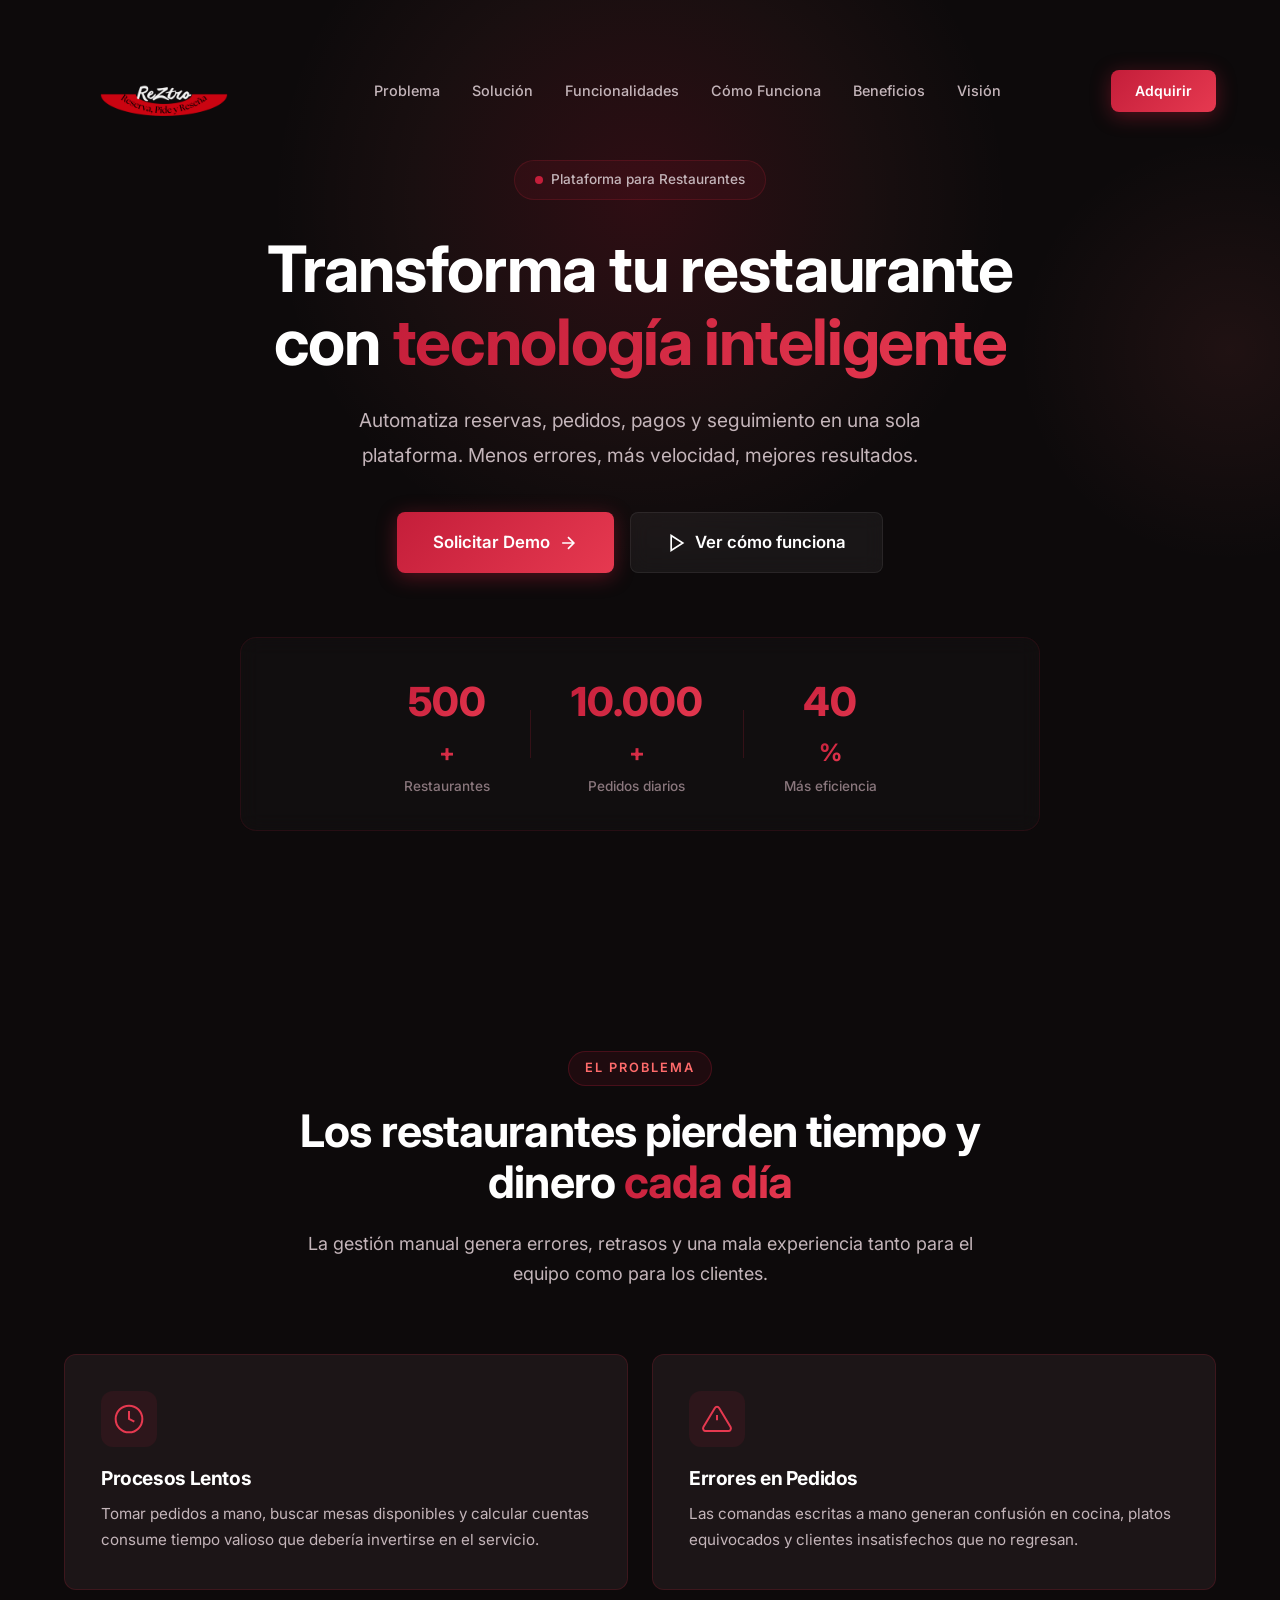
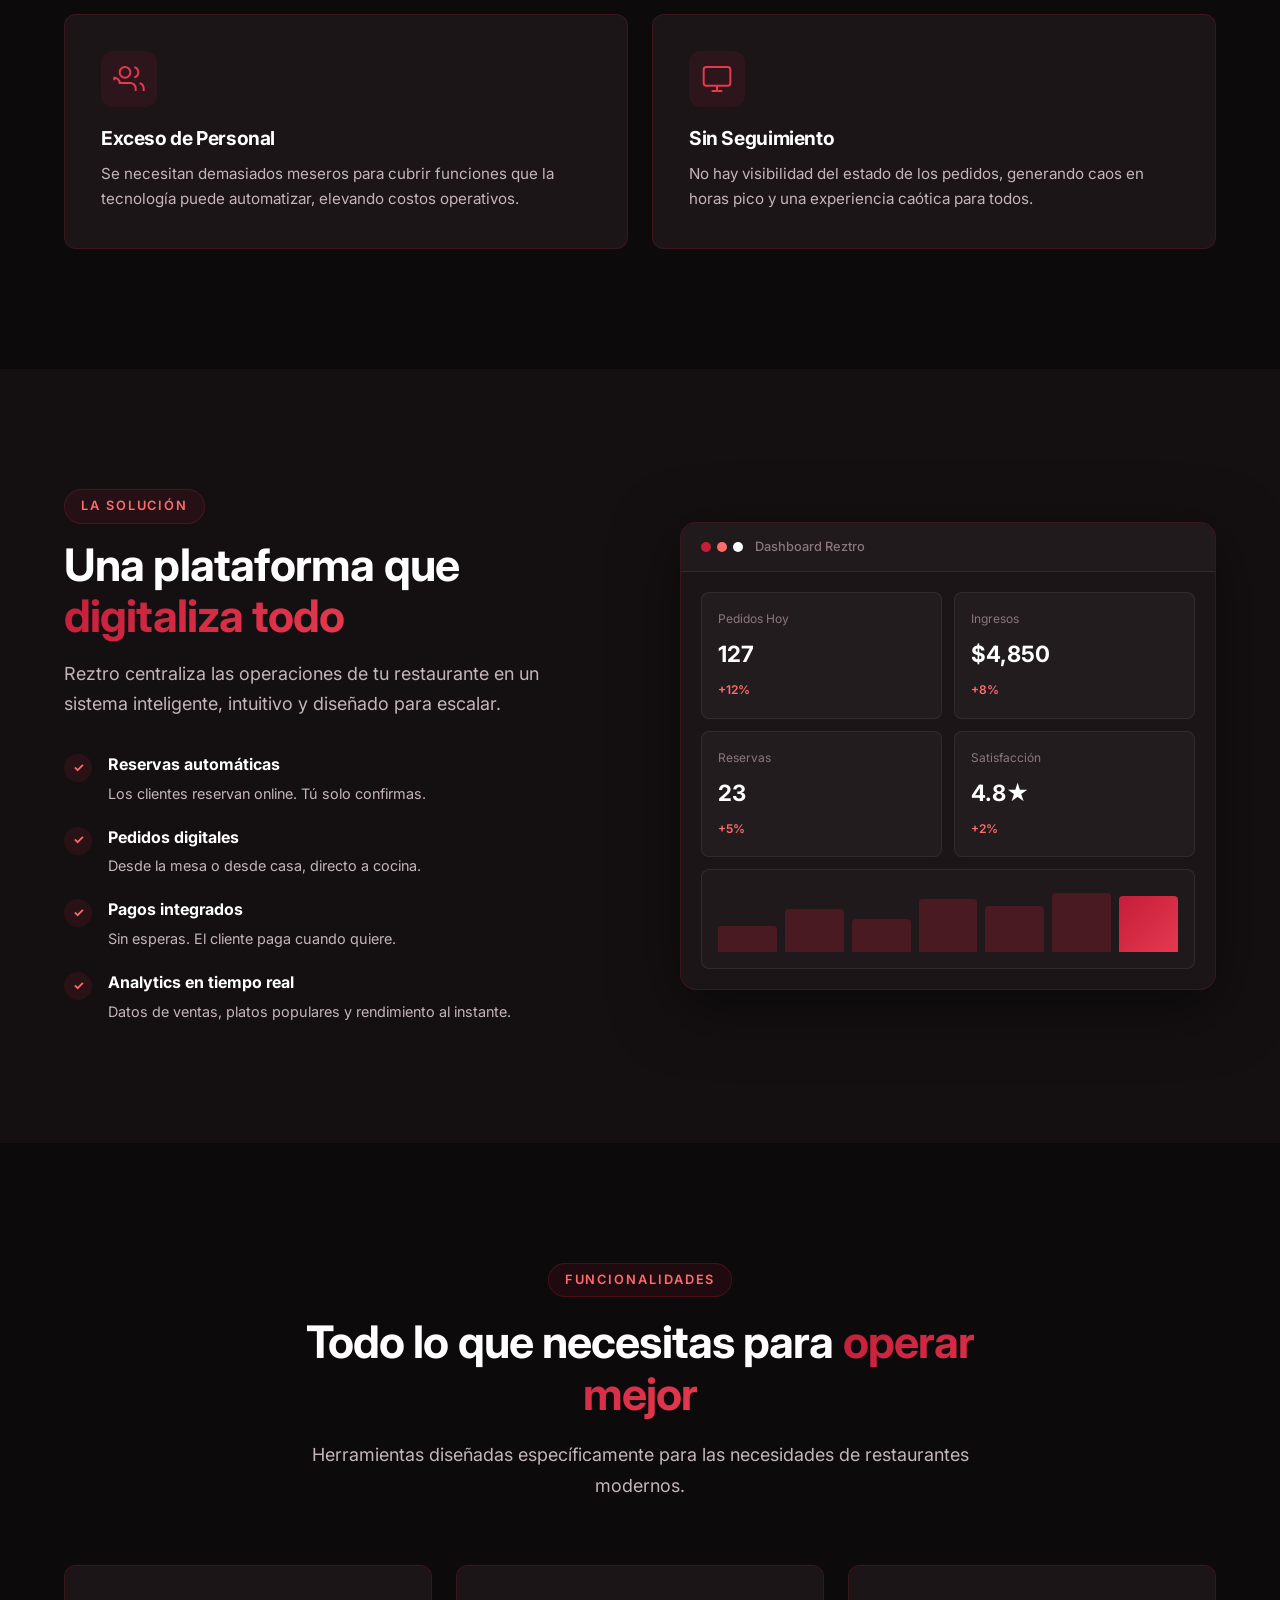
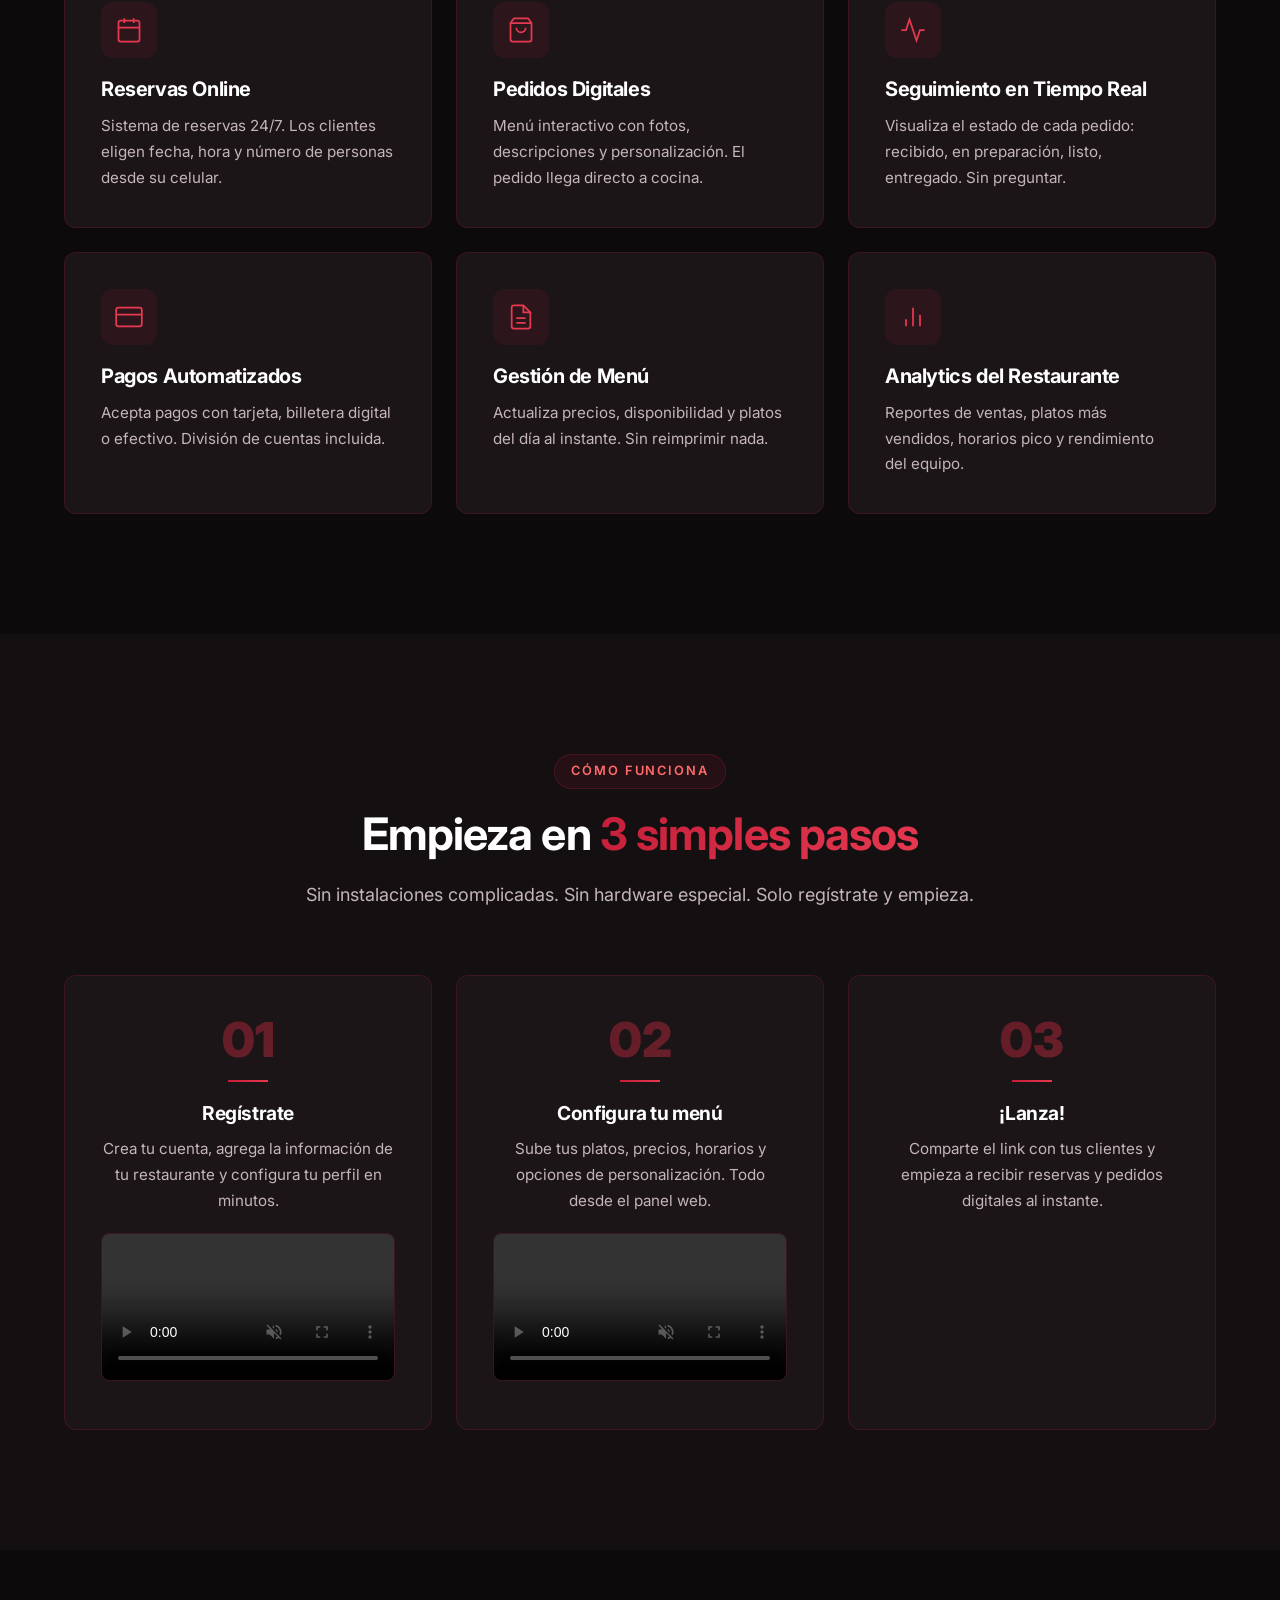
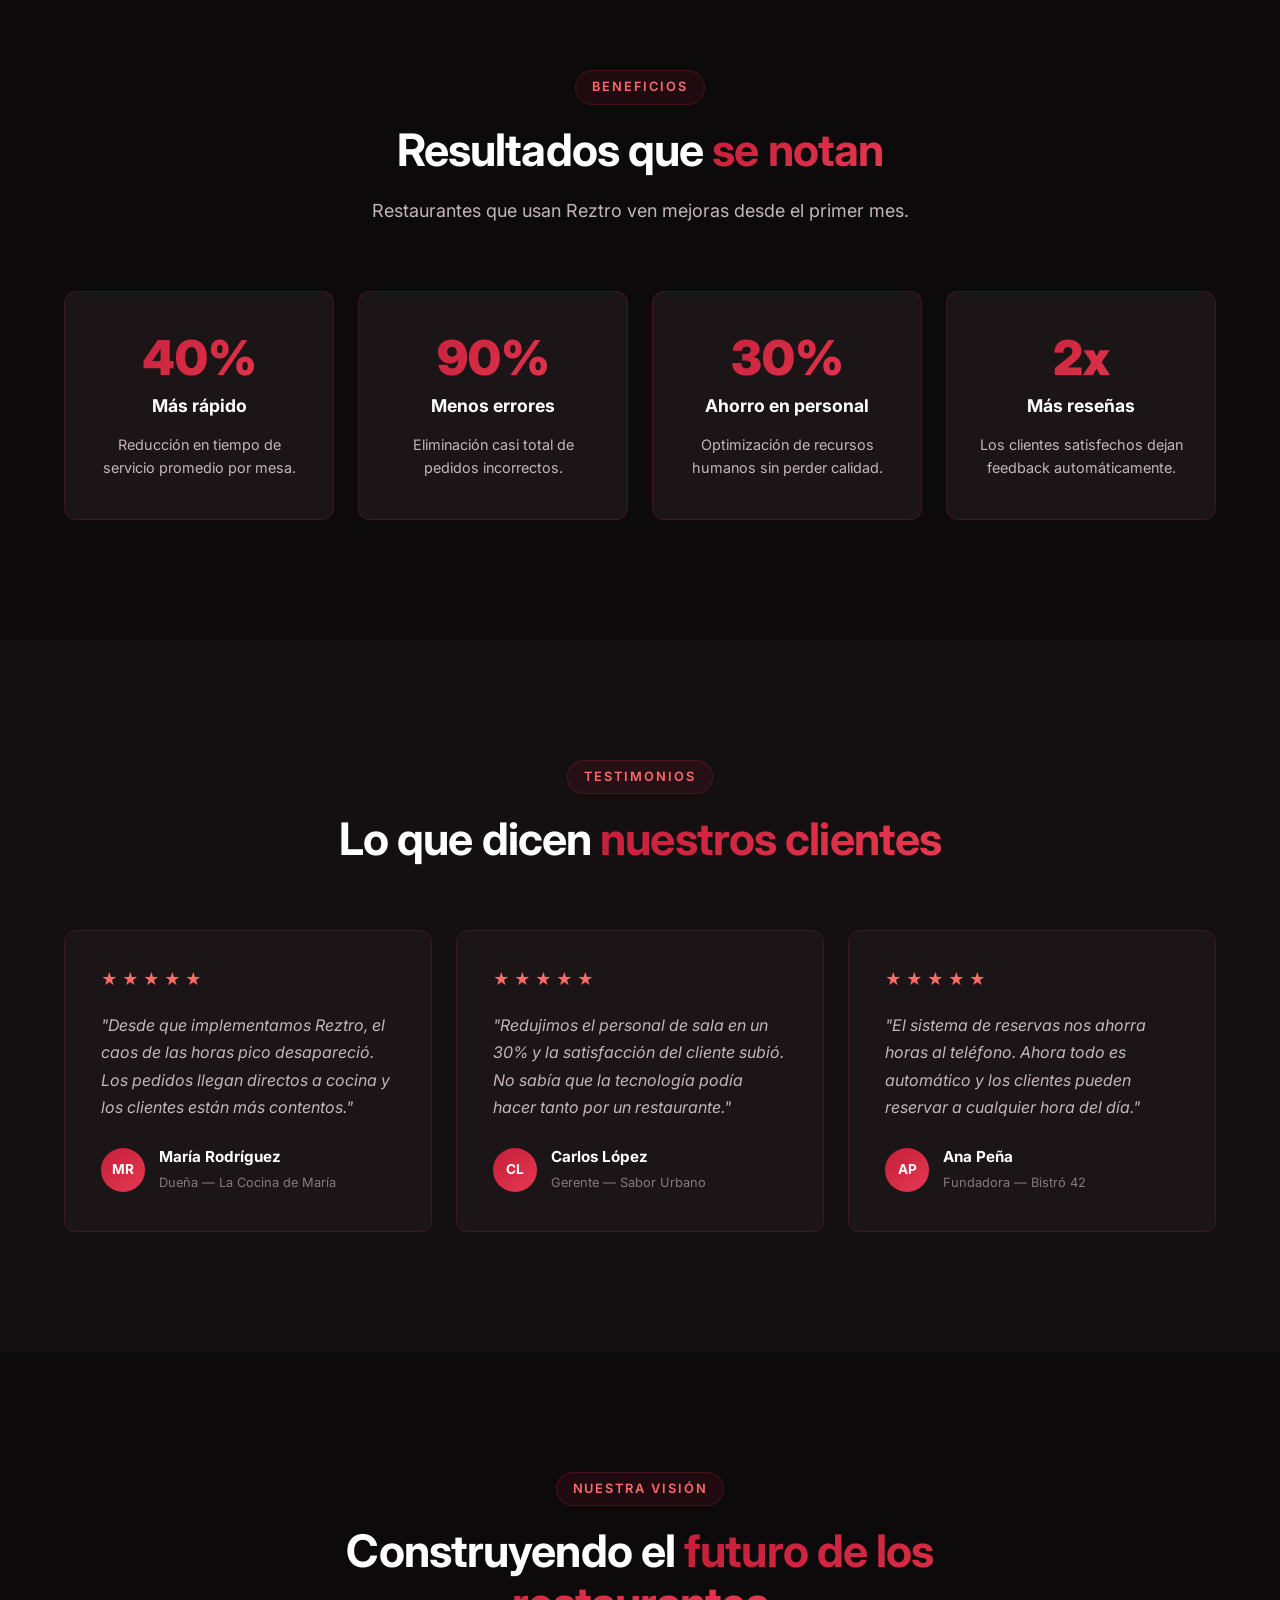
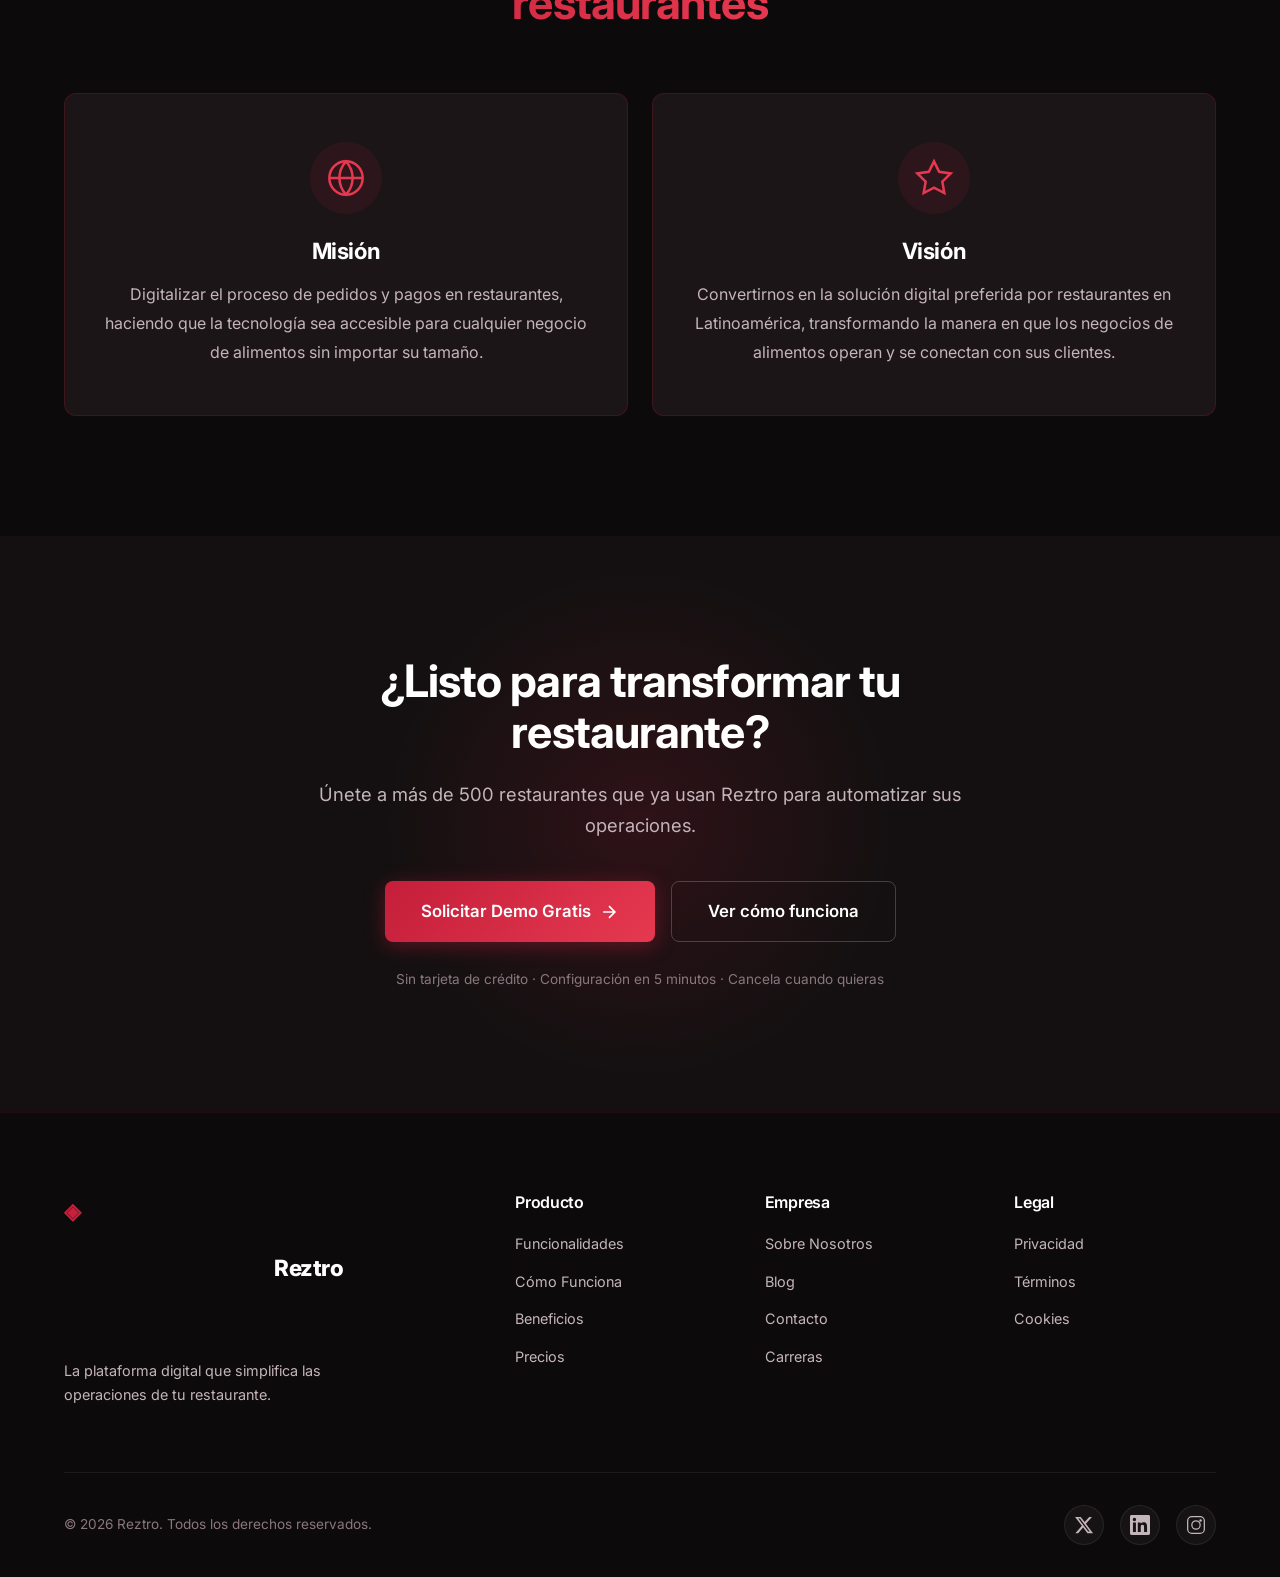
==== commit d08e5ae6: "Add files via upload" ====
--- a/index.html
+++ b/index.html
@@ -359,12 +359,18 @@
                     <div class="paso-linea"></div>
                     <h3>Regístrate</h3>
                     <p>Crea tu cuenta, agrega la información de tu restaurante y configura tu perfil en minutos.</p>
+                    <video class="paso-video" controls muted playsinline preload="metadata">
+                        <source src="crear cuenta.mp4" type="video/mp4">
+                    </video>
                 </div>
                 <div class="paso-tarjeta aparicion">
                     <div class="paso-numero">02</div>
                     <div class="paso-linea"></div>
                     <h3>Configura tu menú</h3>
                     <p>Sube tus platos, precios, horarios y opciones de personalización. Todo desde el panel web.</p>
+                    <video class="paso-video" controls muted playsinline preload="metadata">
+                        <source src="anadir plato.mp4" type="video/mp4">
+                    </video>
                 </div>
                 <div class="paso-tarjeta aparicion">
                     <div class="paso-numero">03</div>
--- a/styles.css
+++ b/styles.css
@@ -832,6 +832,13 @@
     line-height: 1.7;
 }
 
+.paso-video {
+    width: 100%;
+    margin-top: 20px;
+    border-radius: var(--radio-sm);
+    border: 1px solid var(--color-borde);
+}
+
 /* ═══════════════ BENEFICIOS ═══════════════ */
 
 .beneficios-cuadricula {
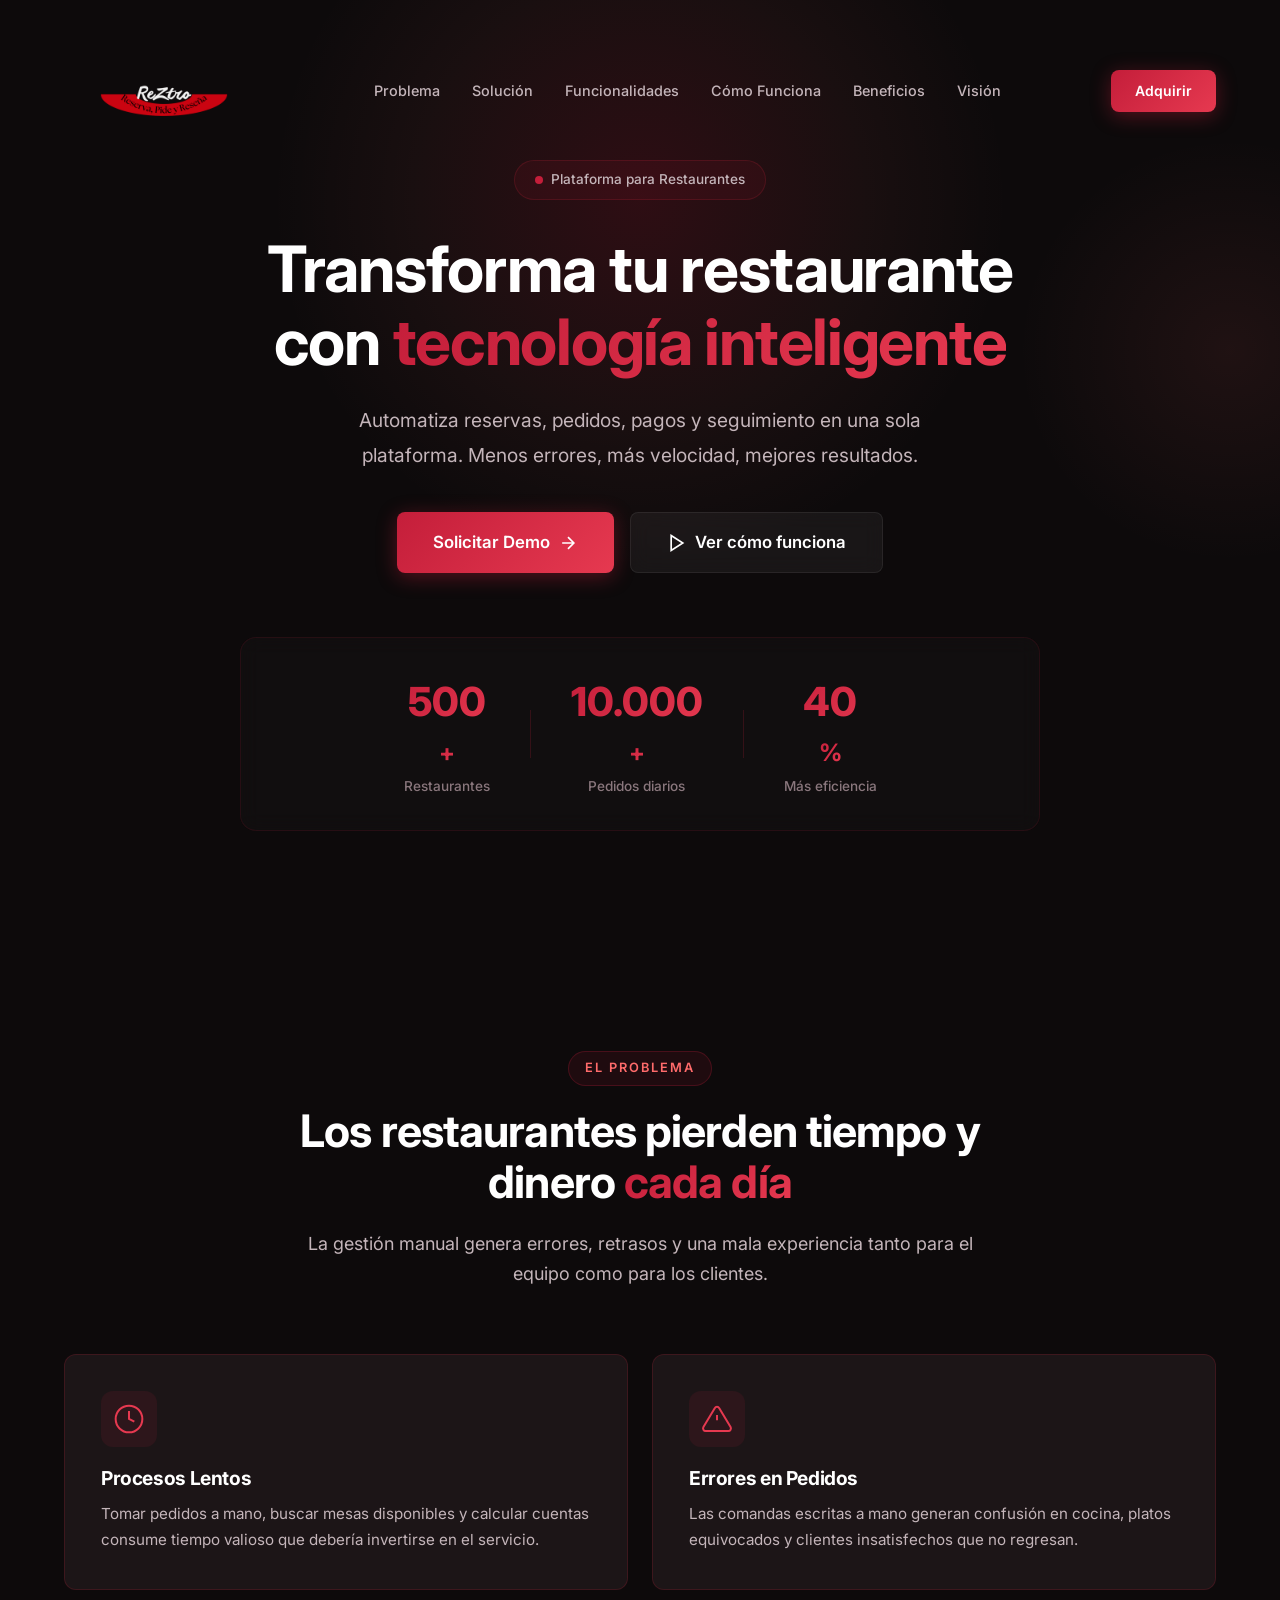
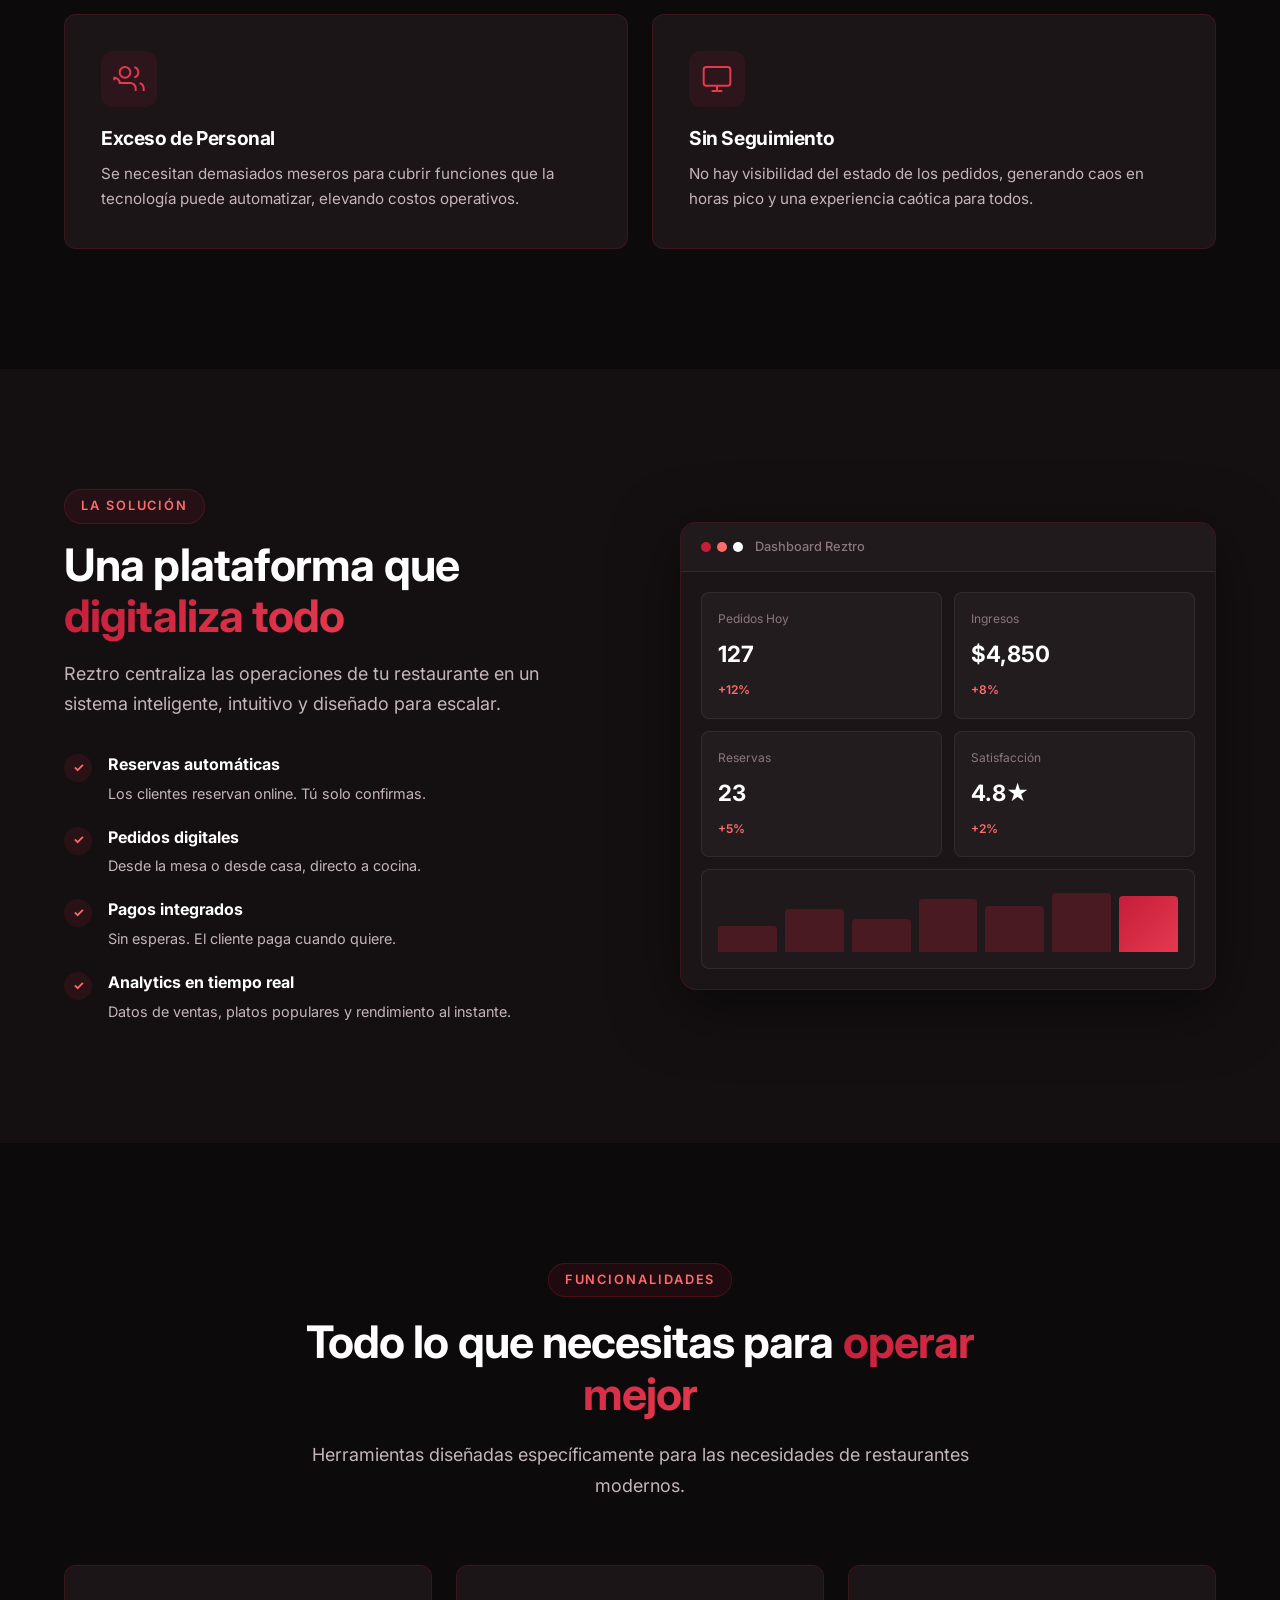
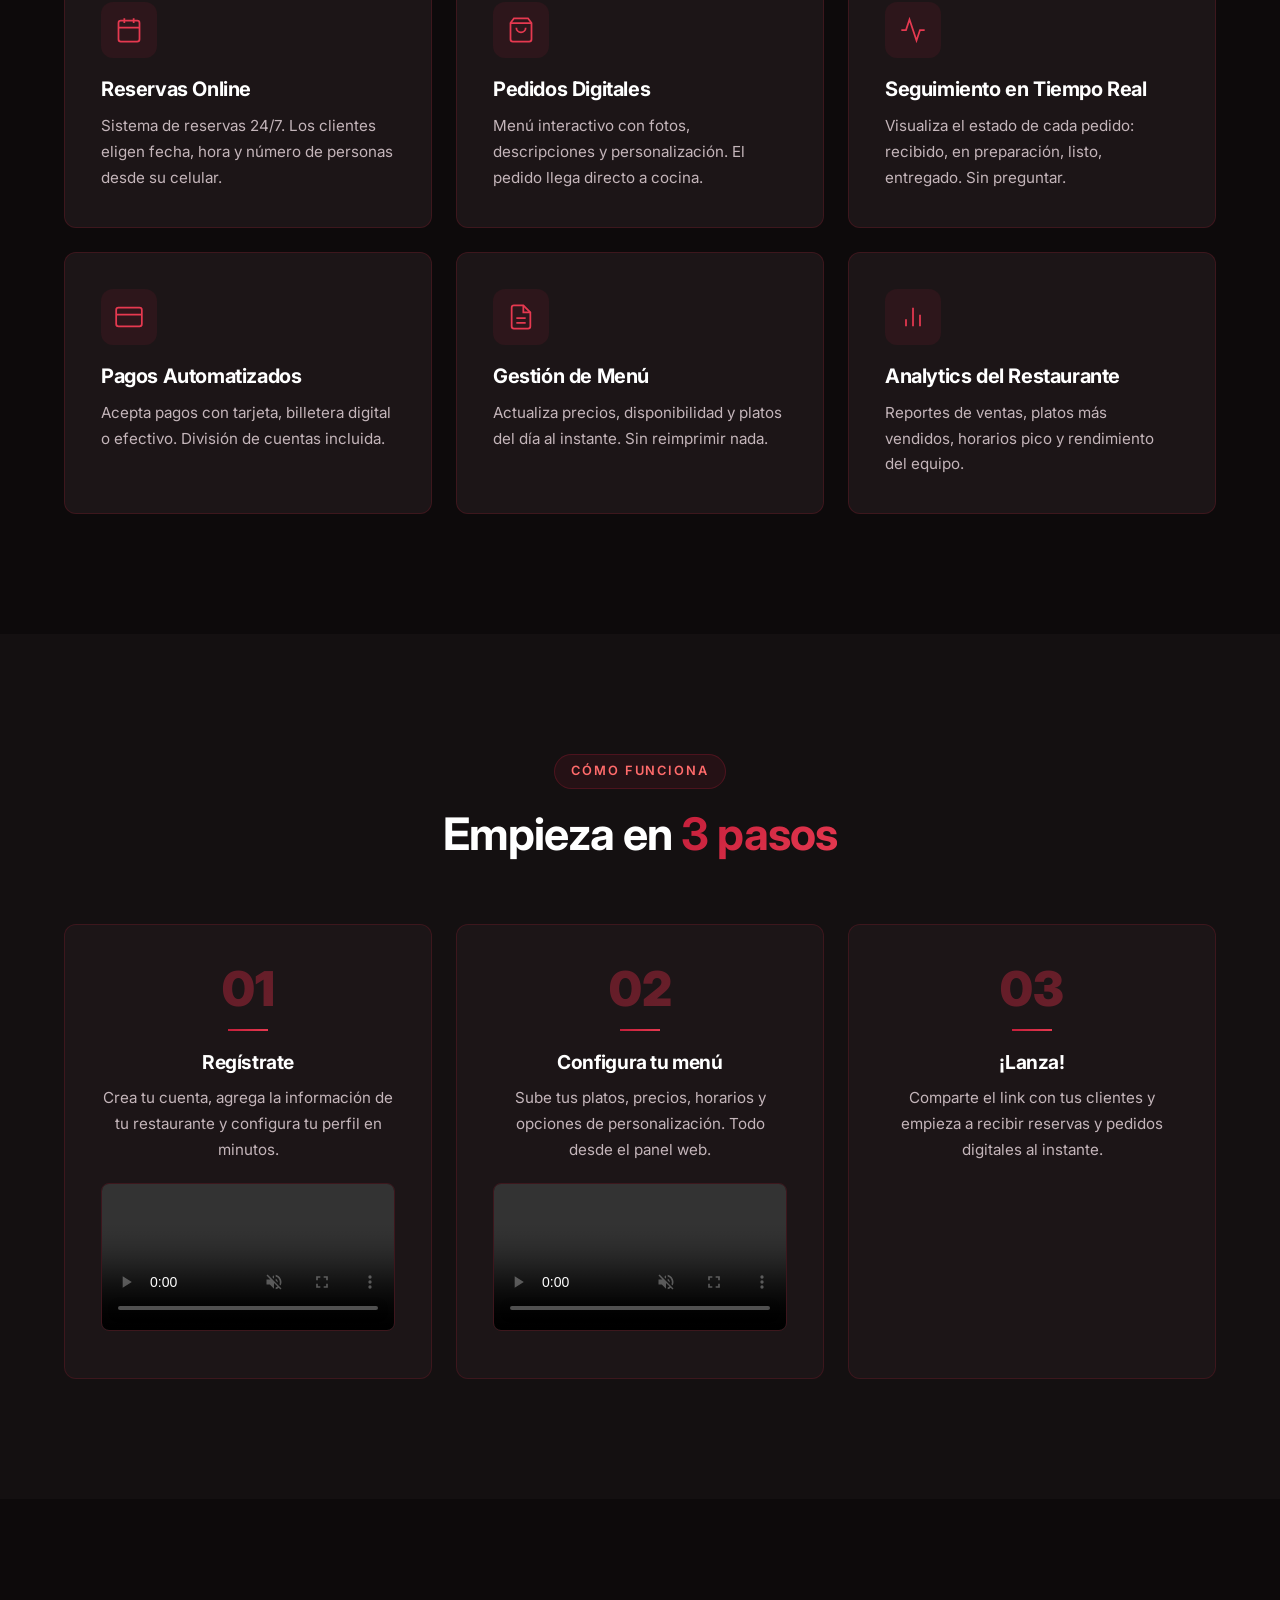
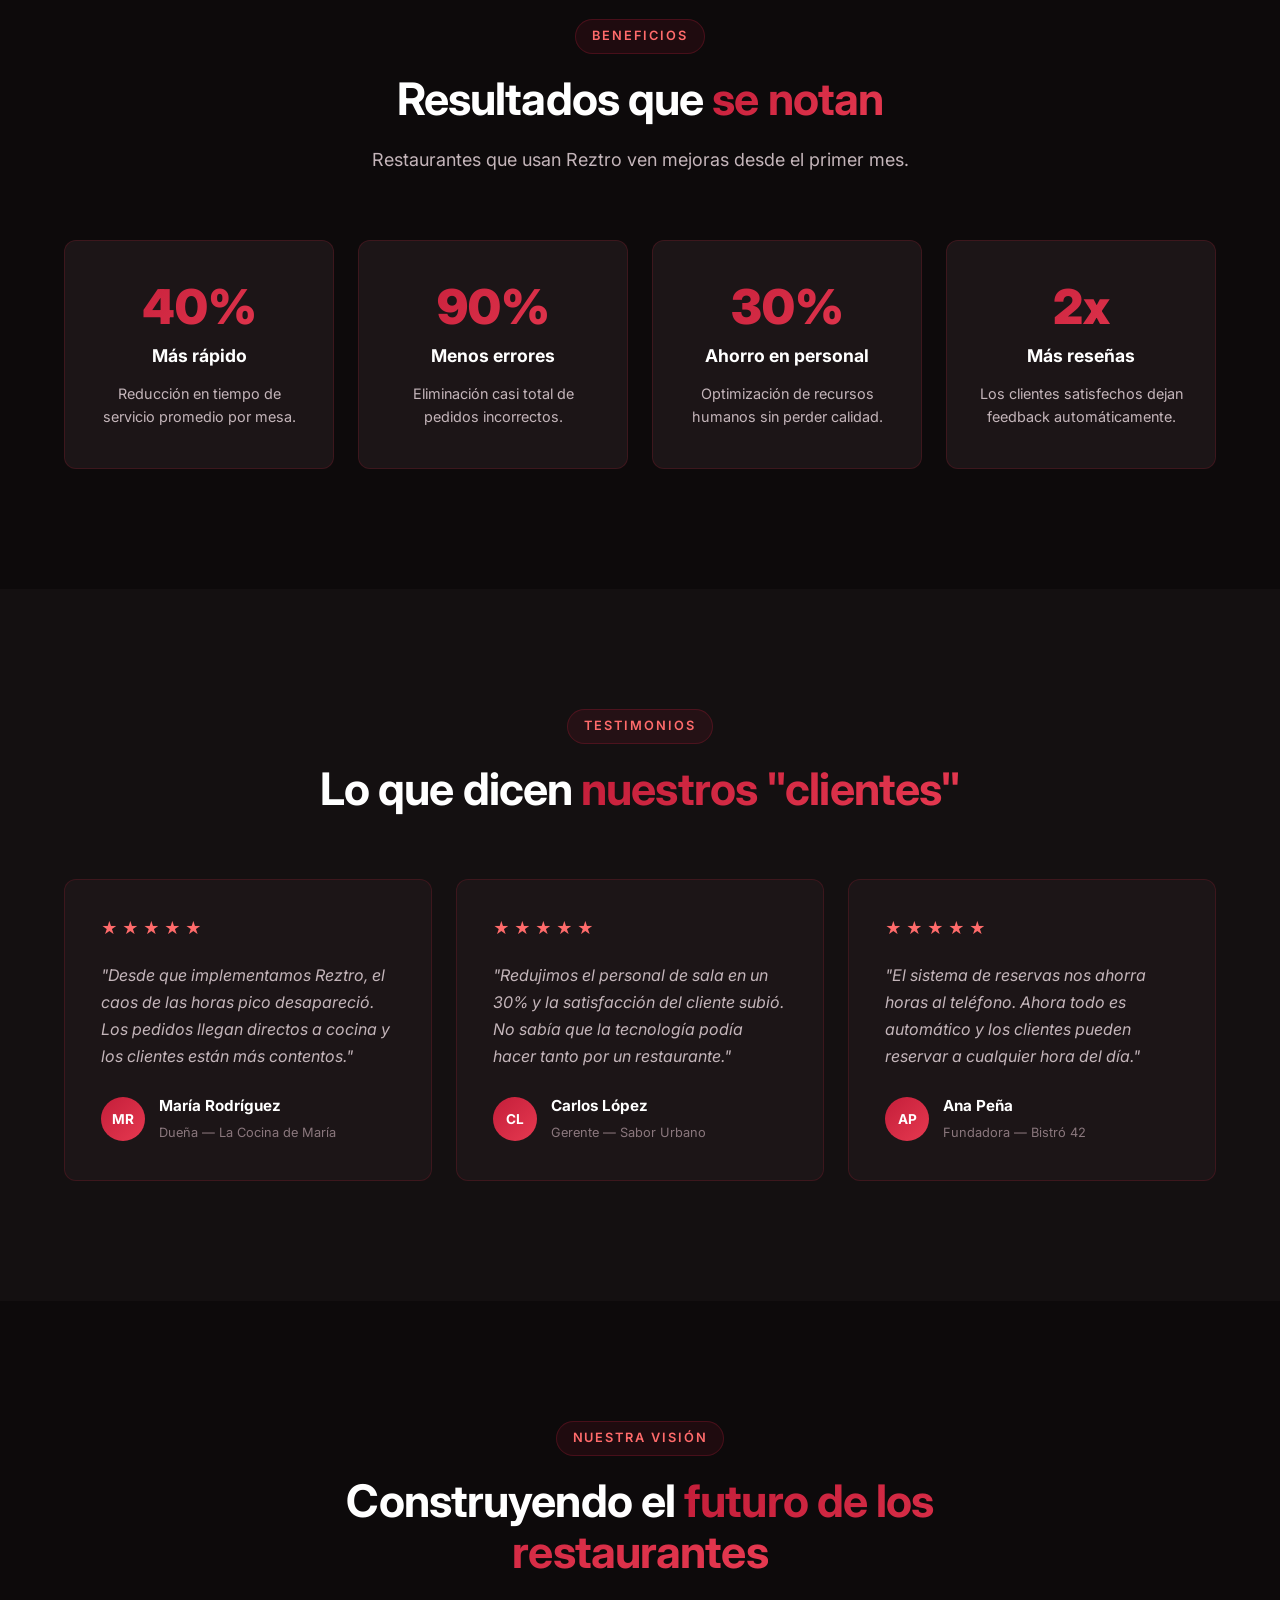
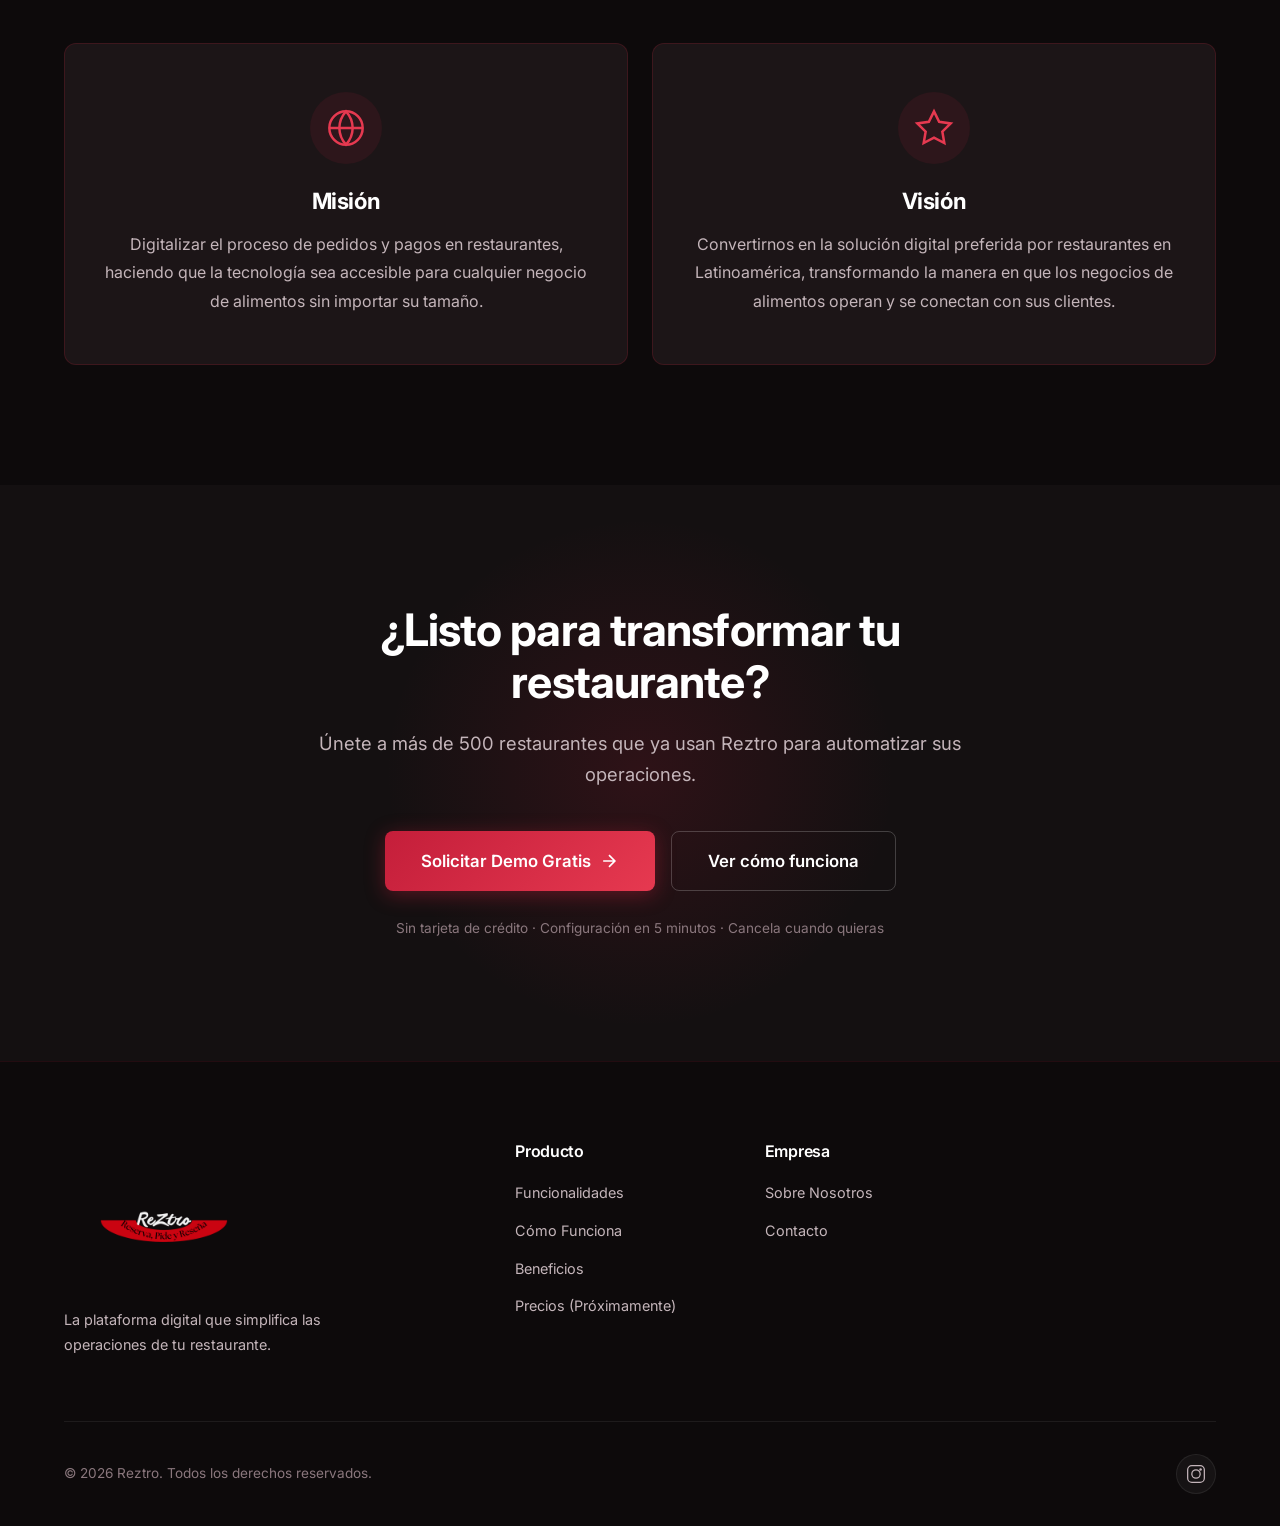
==== commit c03d0069: "Add files via upload" ====
--- a/index.html
+++ b/index.html
@@ -14,10 +14,10 @@
     <link href="https://fonts.googleapis.com/css2?family=Inter:wght@300;400;500;600;700;800;900&display=swap"
         rel="stylesheet">
     <link rel="stylesheet" href="styles.css">
+    <link rel="icon" type="img/png" href="ReZtro icono (1).png">
 </head>
 
 <body>
-
     <!-- ═══════════════ BarraNavegadora ═══════════════ -->
     <nav class="barra-nav" id="barraNav">
         <div class="contenedor barra-nav-interna">
@@ -349,9 +349,8 @@
         <div class="contenedor">
             <div class="seccion-encabezado aparicion">
                 <span class="seccion-etiqueta">Cómo Funciona</span>
-                <h2 class="seccion-titulo">Empieza en <span class="texto-gradiente">3 simples pasos</span></h2>
-                <p class="seccion-descripcion">Sin instalaciones complicadas. Sin hardware especial. Solo regístrate y
-                    empieza.</p>
+                <h2 class="seccion-titulo">Empieza en <span class="texto-gradiente">3 pasos</span></h2>
+                <p class="seccion-descripcion"></p>
             </div>
             <div class="pasos-cuadricula">
                 <div class="paso-tarjeta aparicion">
@@ -421,7 +420,7 @@
         <div class="contenedor">
             <div class="seccion-encabezado aparicion">
                 <span class="seccion-etiqueta">Testimonios</span>
-                <h2 class="seccion-titulo">Lo que dicen <span class="texto-gradiente">nuestros clientes</span></h2>
+                <h2 class="seccion-titulo">Lo que dicen <span class="texto-gradiente">nuestros "clientes"</span></h2>
             </div>
             <div class="testimonios-cuadricula">
                 <div class="testimonio-tarjeta aparicion">
@@ -533,8 +532,8 @@
             <div class="pie-cuadricula">
                 <div class="pie-marca">
                     <a href="#" class="logotipo">
-                        <span class="logotipo-icono">◈</span>
-                        <span class="logotipo-texto">Reztro</span>
+                        <span class="logotipo-icono"><img src="Reztro (3).png" alt=""></span>
+                        <span class="logotipo-texto"></span>
                     </a>
                     <p>La plataforma digital que simplifica las operaciones de tu restaurante.</p>
                 </div>
@@ -544,42 +543,25 @@
                         <li><a href="#funcionalidades">Funcionalidades</a></li>
                         <li><a href="#como-funciona">Cómo Funciona</a></li>
                         <li><a href="#beneficios">Beneficios</a></li>
-                        <li><a href="#">Precios</a></li>
+                        <li><a href="#">Precios (Próximamente)</a></li>
                     </ul>
                 </div>
                 <div class="pie-enlaces">
                     <h4>Empresa</h4>
                     <ul>
                         <li><a href="#vision">Sobre Nosotros</a></li>
-                        <li><a href="#">Blog</a></li>
+
                         <li><a href="#">Contacto</a></li>
-                        <li><a href="#">Carreras</a></li>
+
                     </ul>
                 </div>
-                <div class="pie-enlaces">
-                    <h4>Legal</h4>
-                    <ul>
-                        <li><a href="#">Privacidad</a></li>
-                        <li><a href="#">Términos</a></li>
-                        <li><a href="#">Cookies</a></li>
-                    </ul>
-                </div>
+
             </div>
             <div class="pie-inferior">
                 <span>© 2026 Reztro. Todos los derechos reservados.</span>
                 <div class="pie-redes">
-                    <a href="#" aria-label="Twitter">
-                        <svg width="20" height="20" viewBox="0 0 24 24" fill="currentColor">
-                            <path
-                                d="M18.244 2.25h3.308l-7.227 8.26 8.502 11.24H16.17l-5.214-6.817L4.99 21.75H1.68l7.73-8.835L1.254 2.25H8.08l4.713 6.231zm-1.161 17.52h1.833L7.084 4.126H5.117z" />
-                        </svg>
-                    </a>
-                    <a href="#" aria-label="LinkedIn">
-                        <svg width="20" height="20" viewBox="0 0 24 24" fill="currentColor">
-                            <path
-                                d="M20.447 20.452h-3.554v-5.569c0-1.328-.027-3.037-1.852-3.037-1.853 0-2.136 1.445-2.136 2.939v5.667H9.351V9h3.414v1.561h.046c.477-.9 1.637-1.85 3.37-1.85 3.601 0 4.267 2.37 4.267 5.455v6.286zM5.337 7.433a2.062 2.062 0 01-2.063-2.065 2.064 2.064 0 112.063 2.065zm1.782 13.019H3.555V9h3.564v11.452zM22.225 0H1.771C.792 0 0 .774 0 1.729v20.542C0 23.227.792 24 1.771 24h20.451C23.2 24 24 23.227 24 22.271V1.729C24 .774 23.2 0 22.222 0h.003z" />
-                        </svg>
-                    </a>
+
+
                     <a href="https://www.instagram.com/reztroinnova?igsh=MWh6Z3ByMnNlYTVvNw==" aria-label="Instagram">
                         <svg width="20" height="20" viewBox="0 0 24 24" fill="none" stroke="currentColor"
                             stroke-width="1.5">
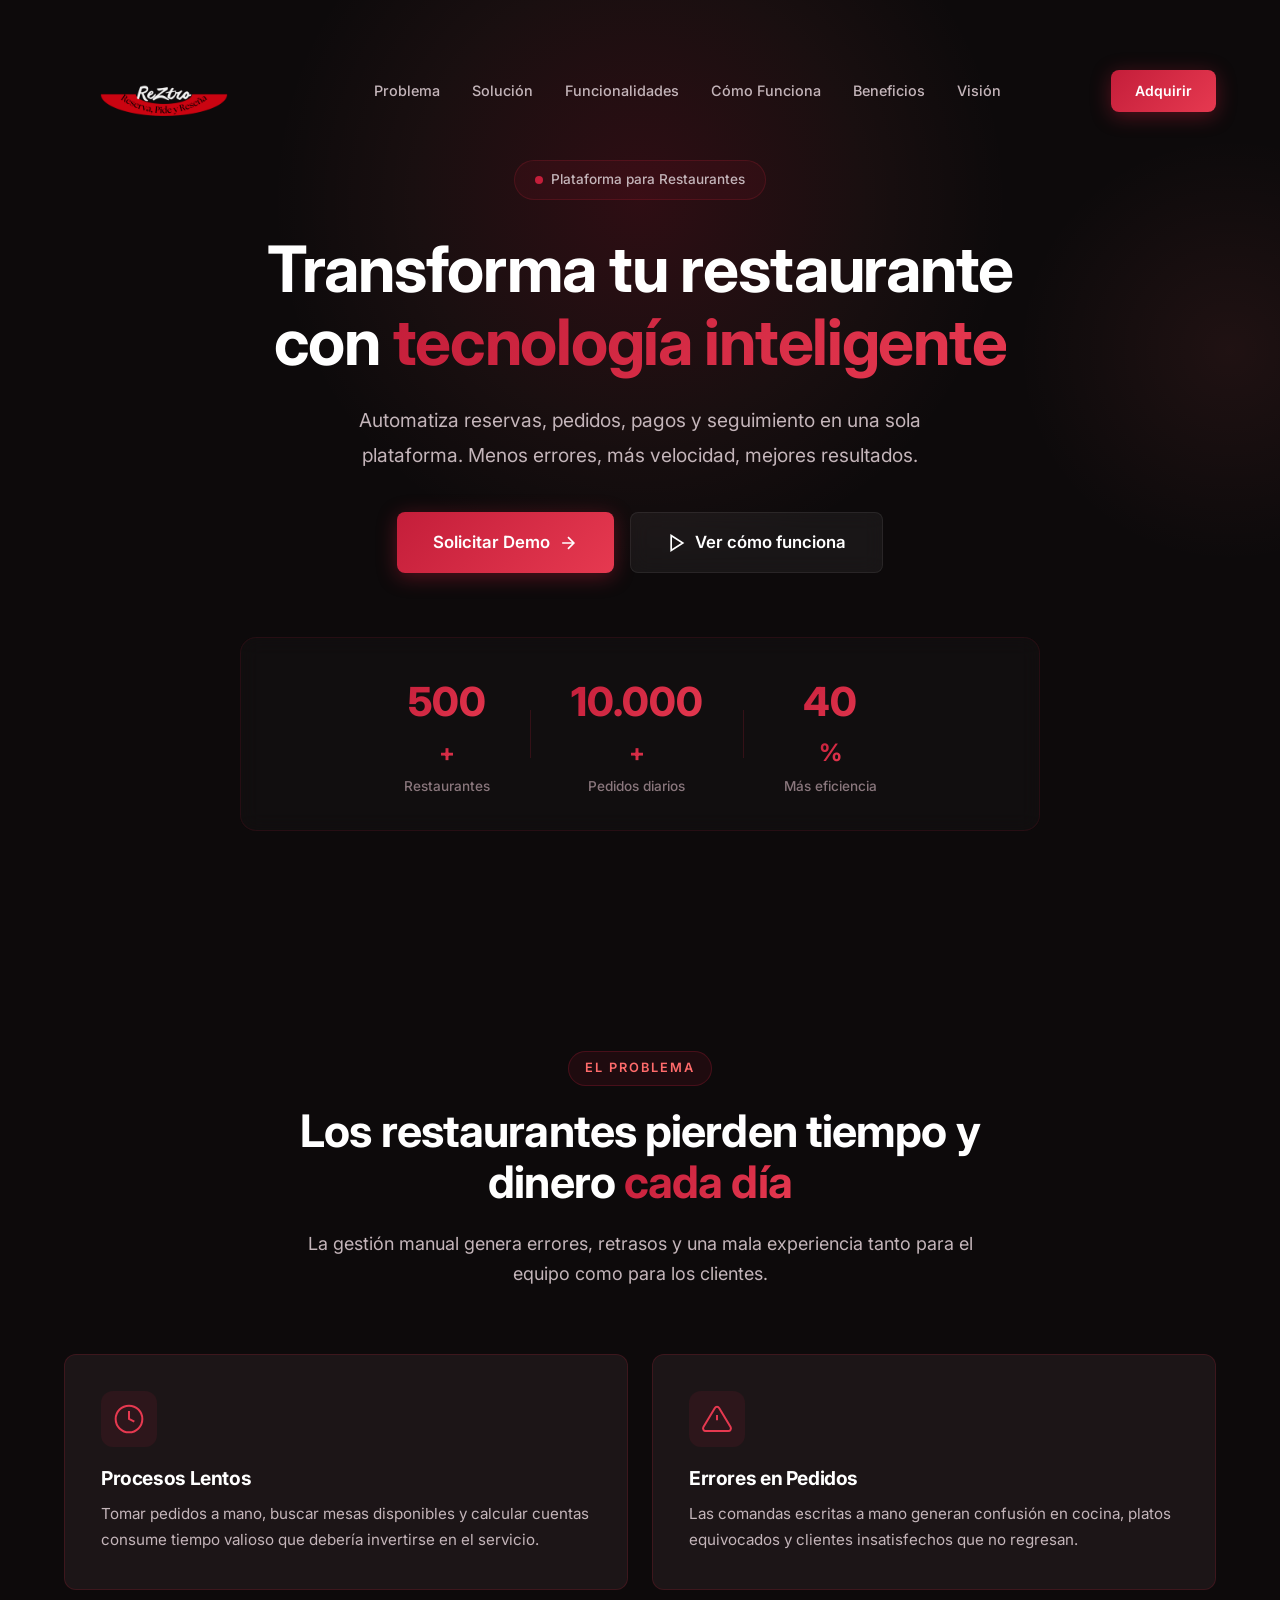
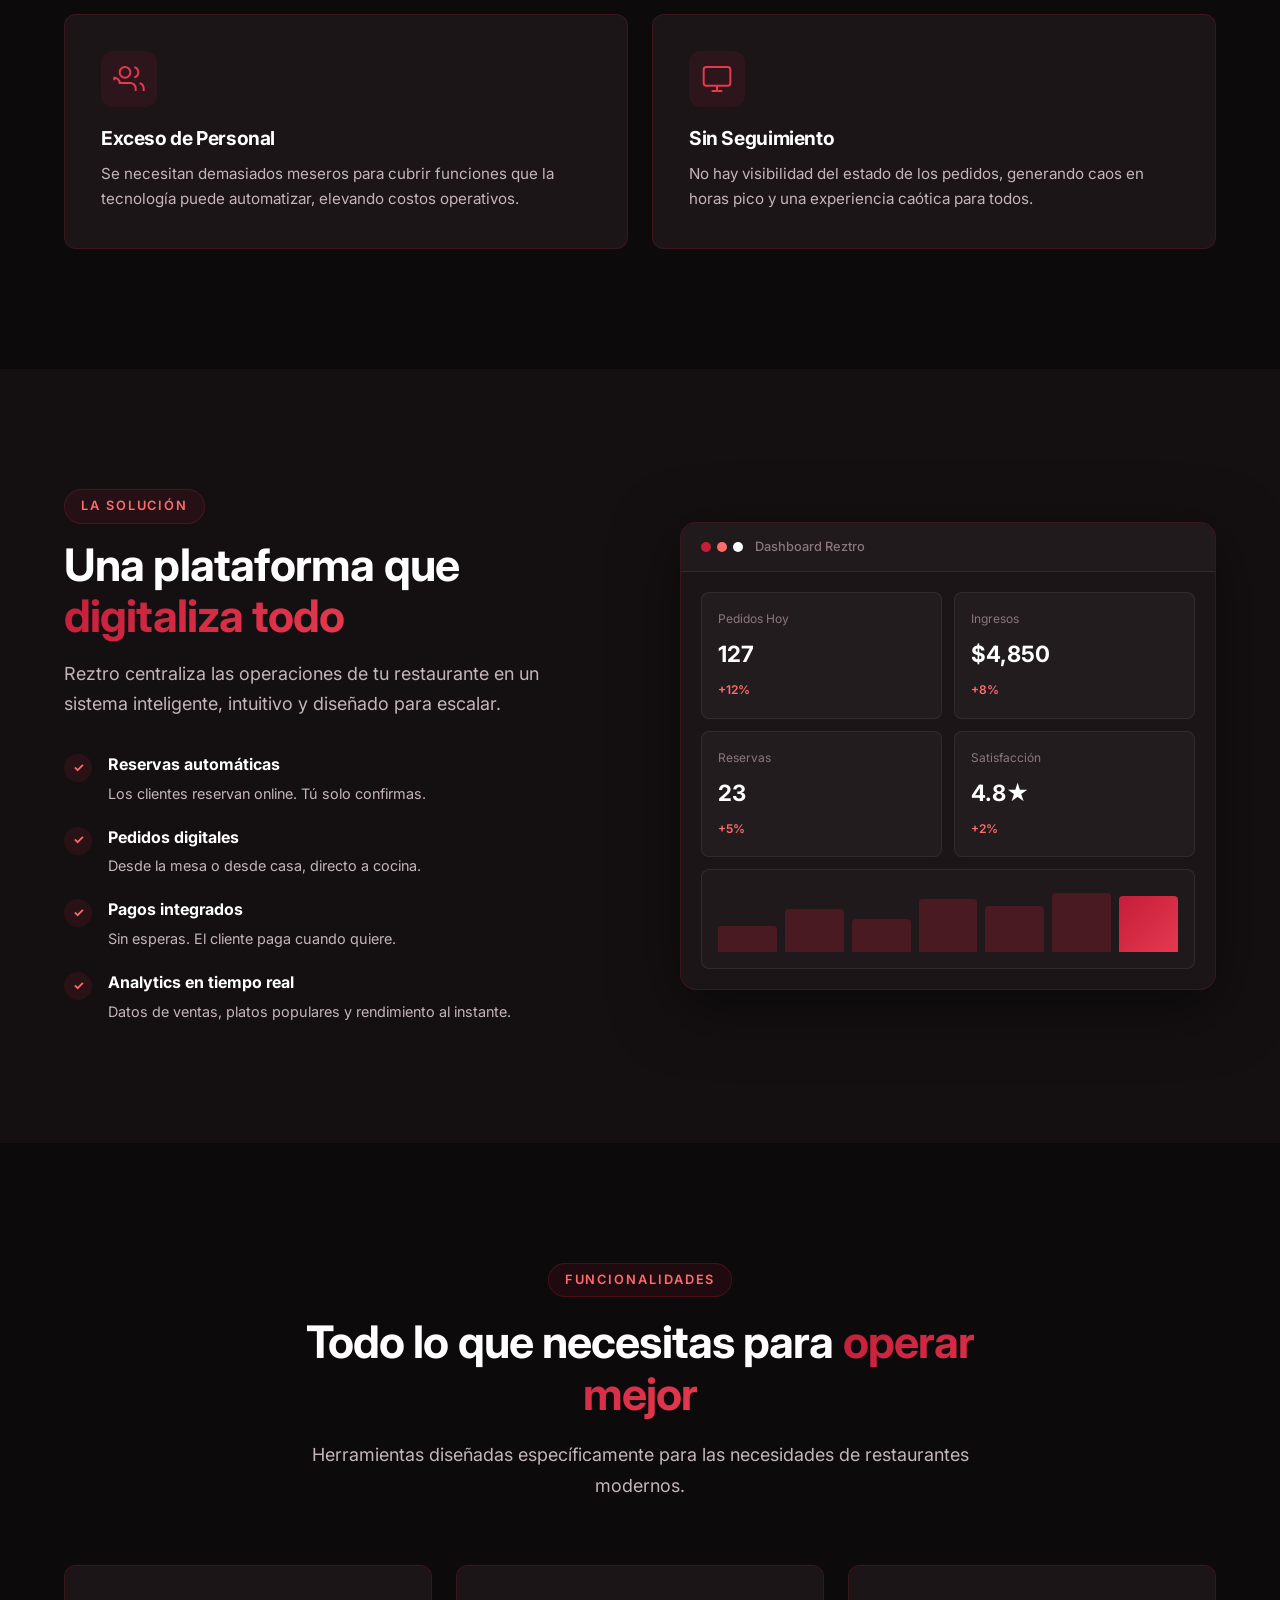
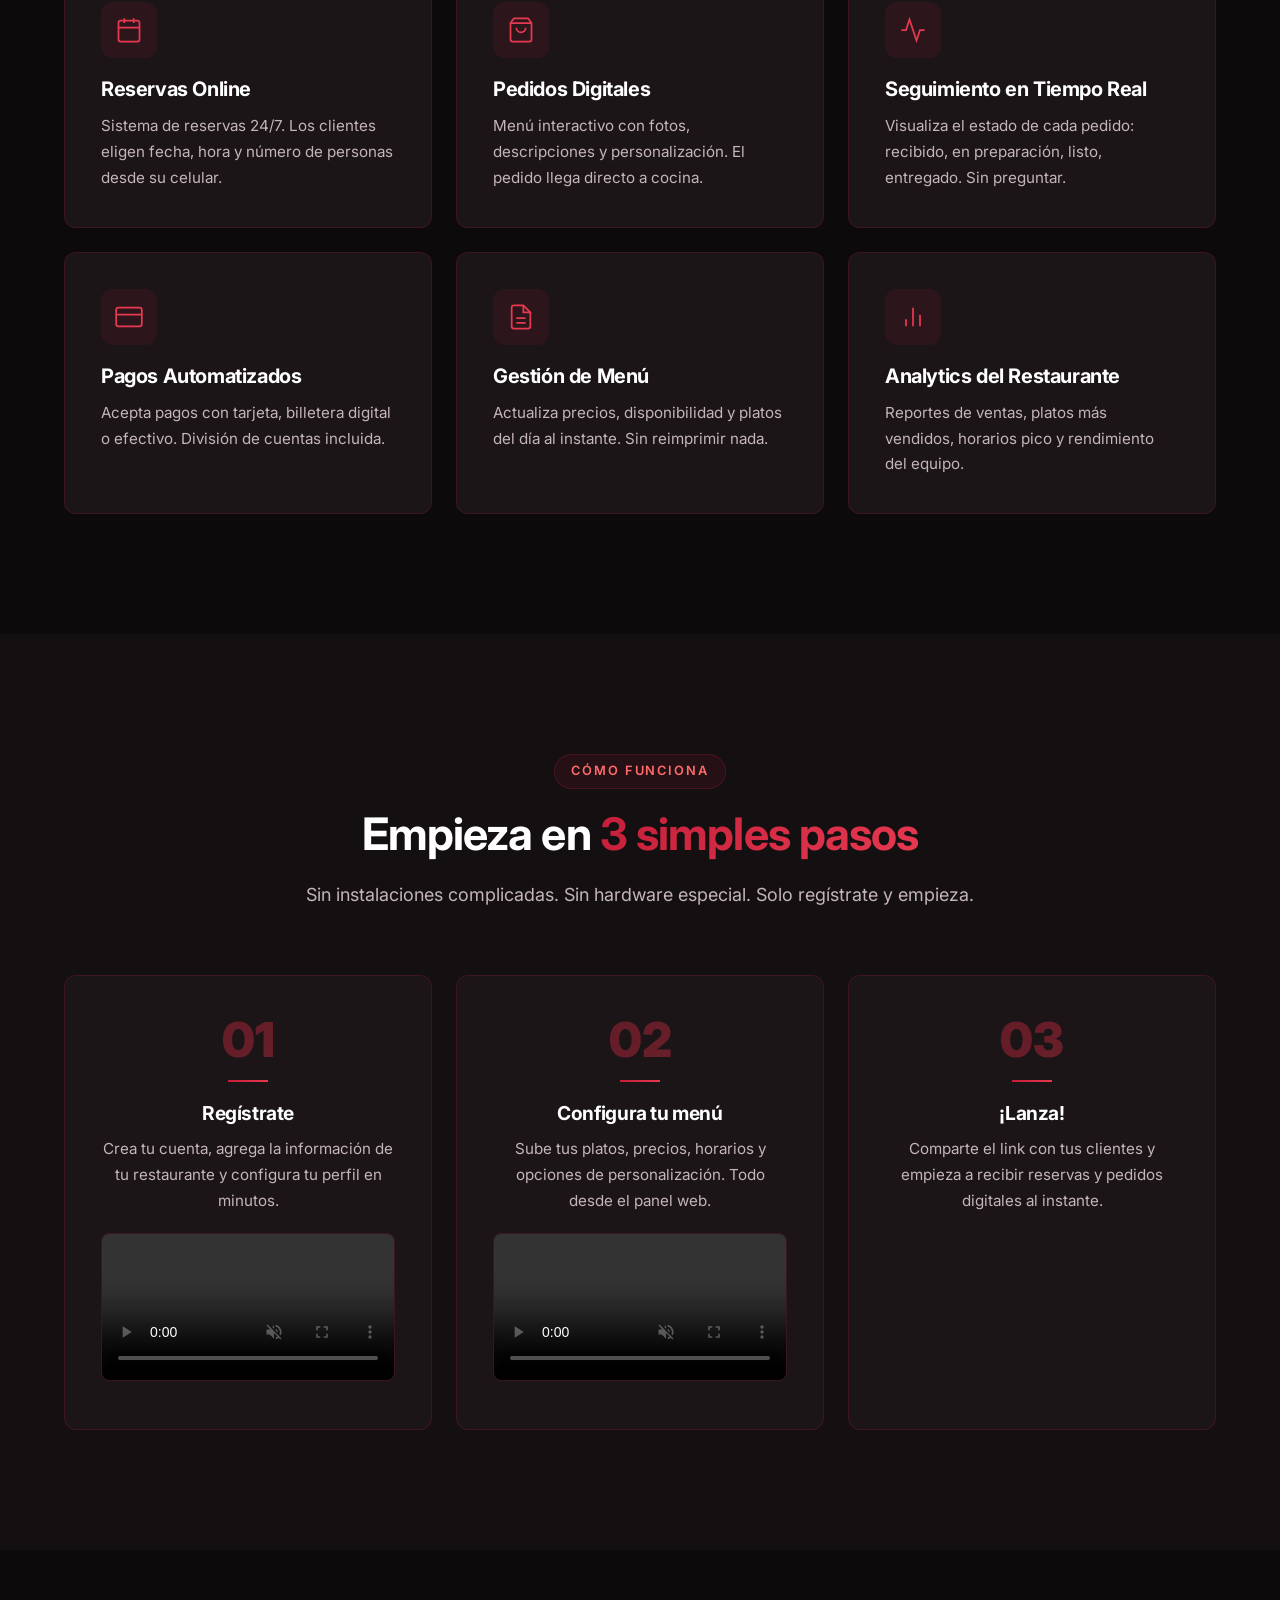
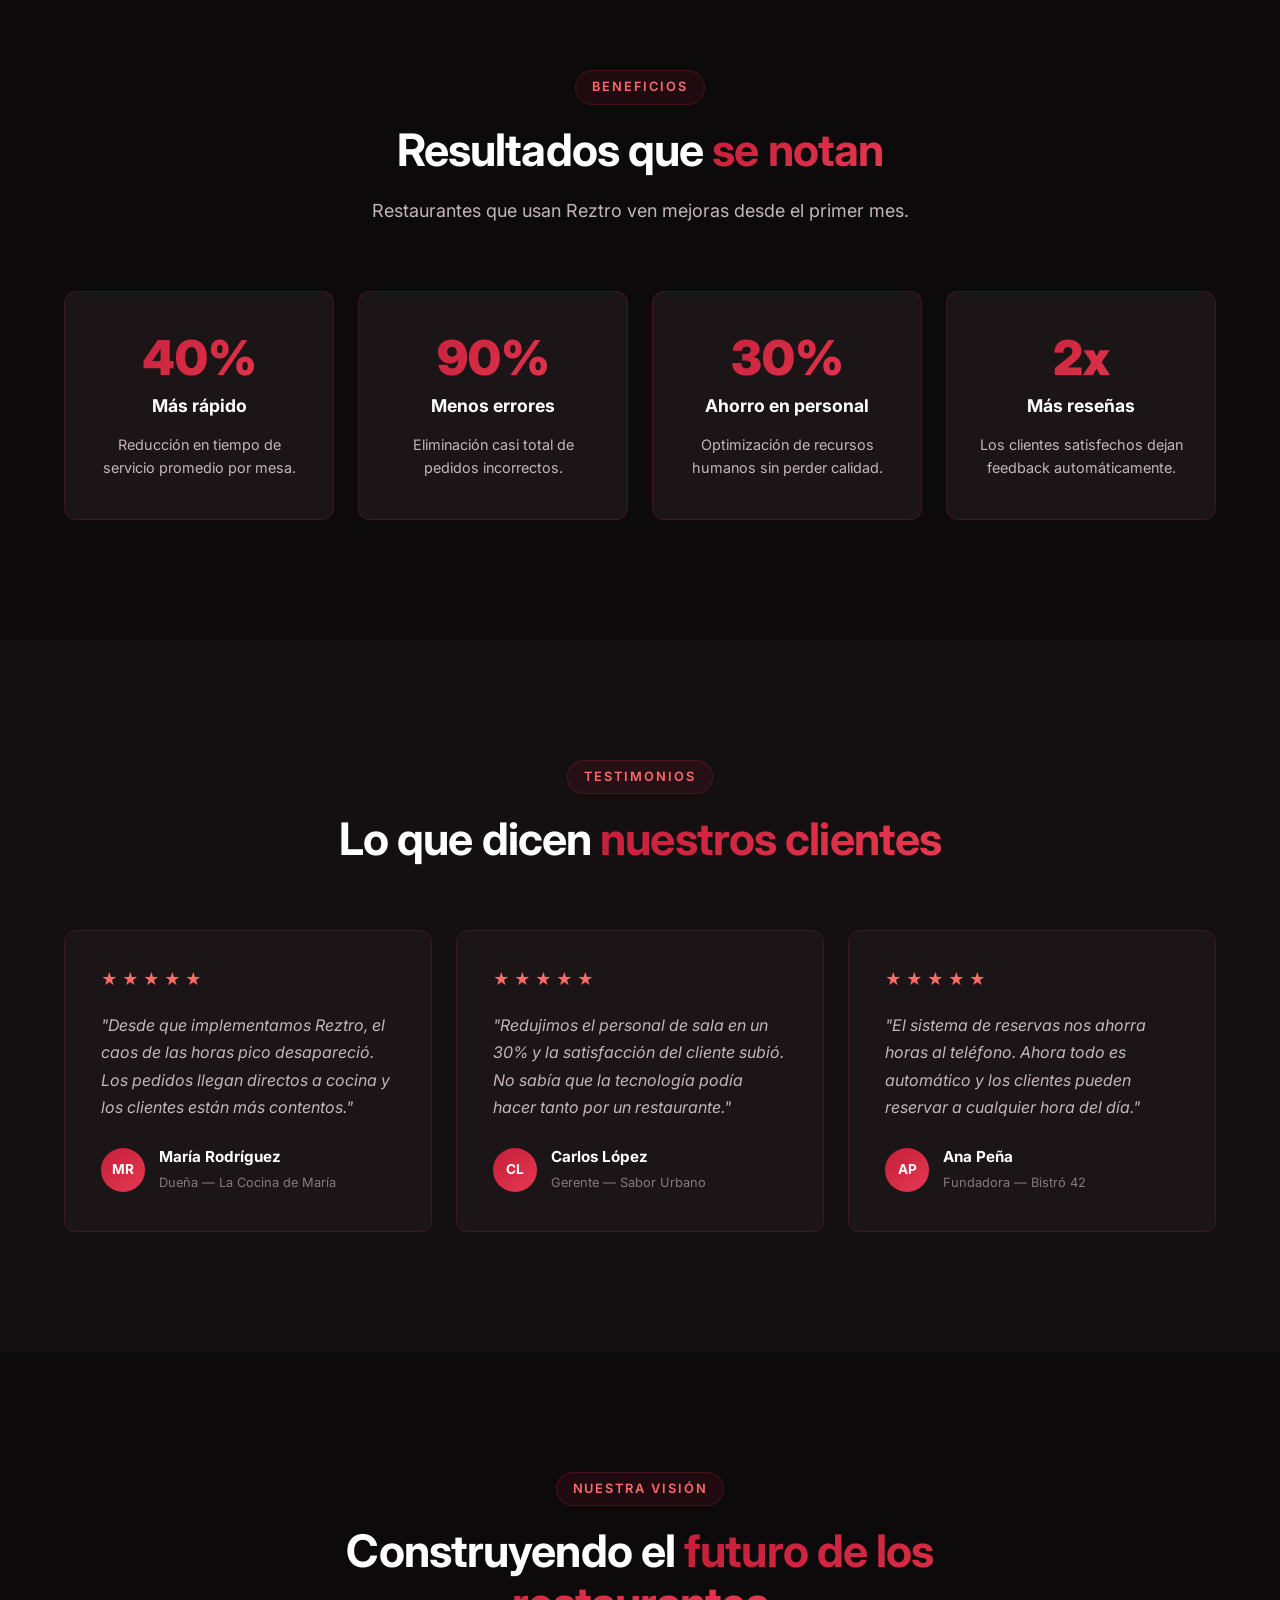
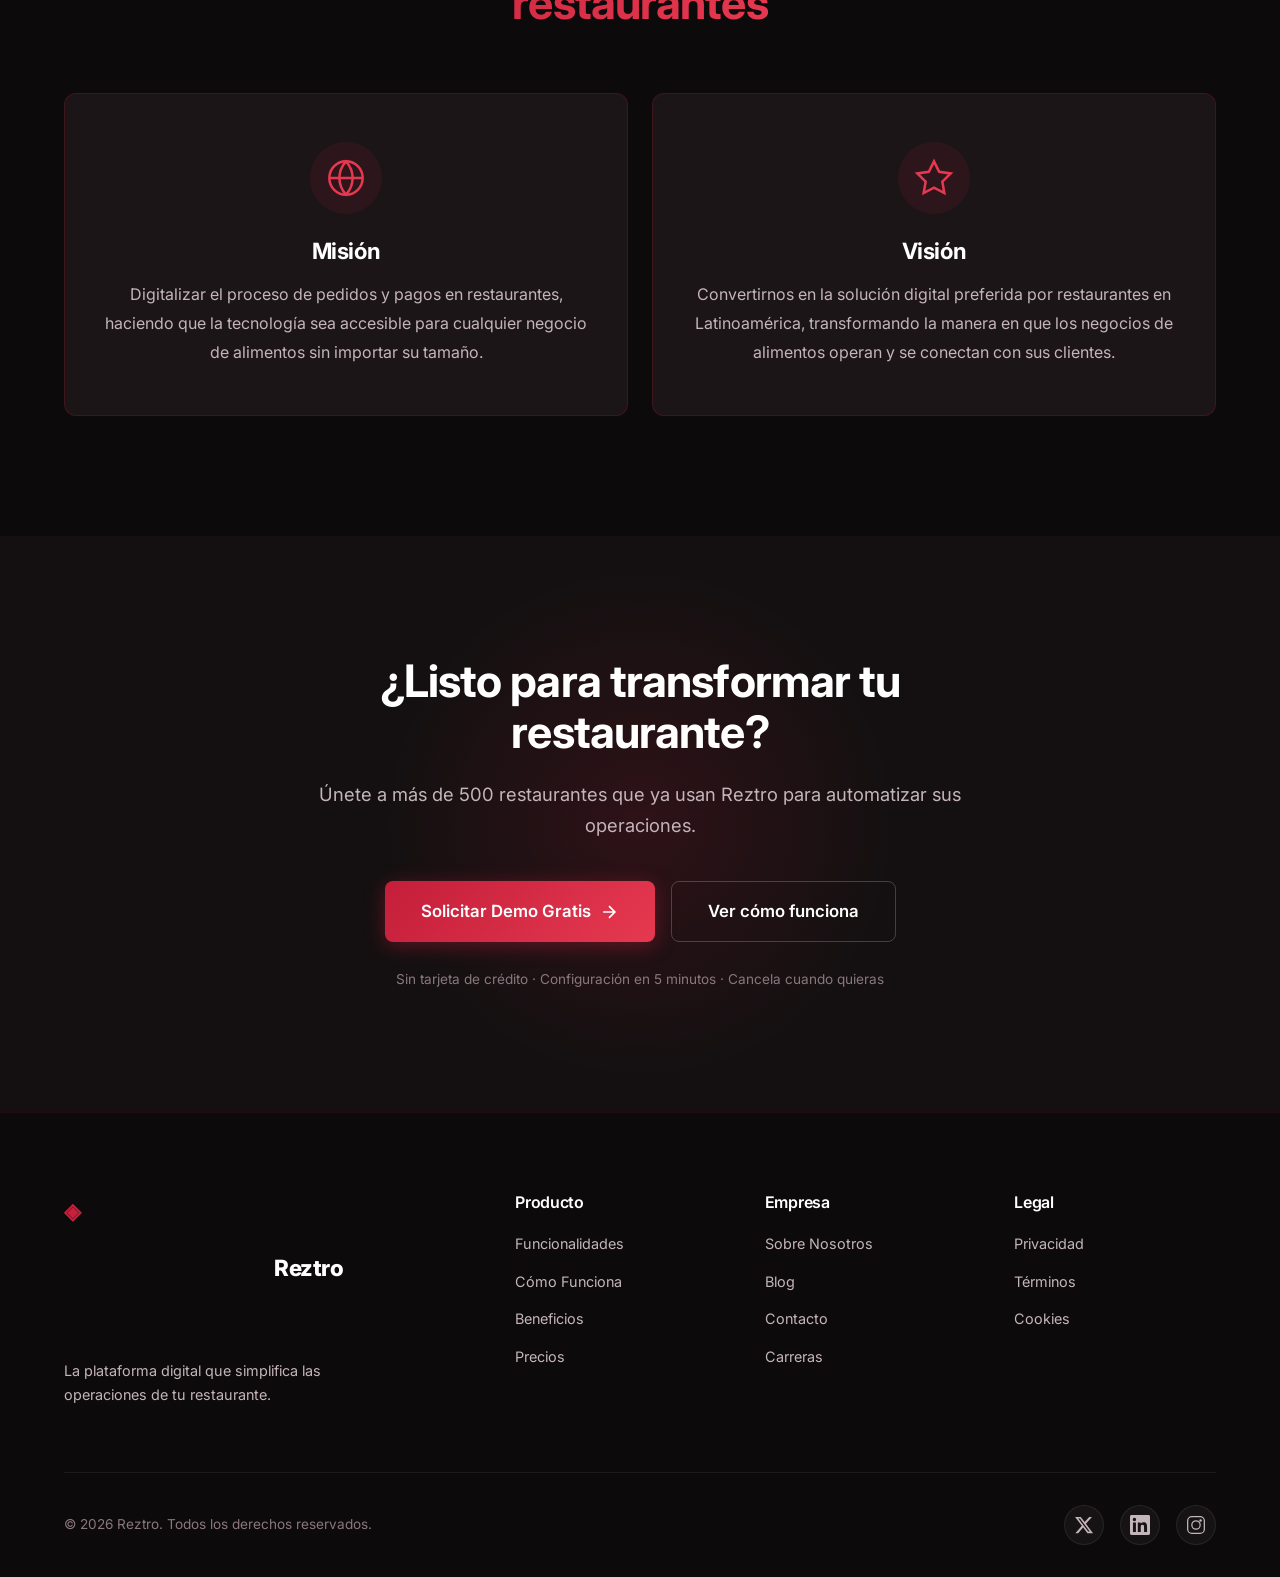
==== commit af6abcd3: "Add files via upload" ====
--- a/index.html
+++ b/index.html
@@ -14,10 +14,11 @@
     <link href="https://fonts.googleapis.com/css2?family=Inter:wght@300;400;500;600;700;800;900&display=swap"
         rel="stylesheet">
     <link rel="stylesheet" href="styles.css">
-    <link rel="icon" type="img/png" href="ReZtro icono (1).png">
+    <link rel="icon" type="image/png" href="ReZtro icono (1).png">
 </head>
 
 <body>
+
     <!-- ═══════════════ BarraNavegadora ═══════════════ -->
     <nav class="barra-nav" id="barraNav">
         <div class="contenedor barra-nav-interna">
@@ -349,8 +350,9 @@
         <div class="contenedor">
             <div class="seccion-encabezado aparicion">
                 <span class="seccion-etiqueta">Cómo Funciona</span>
-                <h2 class="seccion-titulo">Empieza en <span class="texto-gradiente">3 pasos</span></h2>
-                <p class="seccion-descripcion"></p>
+                <h2 class="seccion-titulo">Empieza en <span class="texto-gradiente">3 simples pasos</span></h2>
+                <p class="seccion-descripcion">Sin instalaciones complicadas. Sin hardware especial. Solo regístrate y
+                    empieza.</p>
             </div>
             <div class="pasos-cuadricula">
                 <div class="paso-tarjeta aparicion">
@@ -420,7 +422,7 @@
         <div class="contenedor">
             <div class="seccion-encabezado aparicion">
                 <span class="seccion-etiqueta">Testimonios</span>
-                <h2 class="seccion-titulo">Lo que dicen <span class="texto-gradiente">nuestros "clientes"</span></h2>
+                <h2 class="seccion-titulo">Lo que dicen <span class="texto-gradiente">nuestros clientes</span></h2>
             </div>
             <div class="testimonios-cuadricula">
                 <div class="testimonio-tarjeta aparicion">
@@ -532,8 +534,8 @@
             <div class="pie-cuadricula">
                 <div class="pie-marca">
                     <a href="#" class="logotipo">
-                        <span class="logotipo-icono"><img src="Reztro (3).png" alt=""></span>
-                        <span class="logotipo-texto"></span>
+                        <span class="logotipo-icono">◈</span>
+                        <span class="logotipo-texto">Reztro</span>
                     </a>
                     <p>La plataforma digital que simplifica las operaciones de tu restaurante.</p>
                 </div>
@@ -543,25 +545,42 @@
                         <li><a href="#funcionalidades">Funcionalidades</a></li>
                         <li><a href="#como-funciona">Cómo Funciona</a></li>
                         <li><a href="#beneficios">Beneficios</a></li>
-                        <li><a href="#">Precios (Próximamente)</a></li>
+                        <li><a href="#">Precios</a></li>
                     </ul>
                 </div>
                 <div class="pie-enlaces">
                     <h4>Empresa</h4>
                     <ul>
                         <li><a href="#vision">Sobre Nosotros</a></li>
-
+                        <li><a href="#">Blog</a></li>
                         <li><a href="#">Contacto</a></li>
-
+                        <li><a href="#">Carreras</a></li>
                     </ul>
                 </div>
-
+                <div class="pie-enlaces">
+                    <h4>Legal</h4>
+                    <ul>
+                        <li><a href="#">Privacidad</a></li>
+                        <li><a href="#">Términos</a></li>
+                        <li><a href="#">Cookies</a></li>
+                    </ul>
+                </div>
             </div>
             <div class="pie-inferior">
                 <span>© 2026 Reztro. Todos los derechos reservados.</span>
                 <div class="pie-redes">
-
-
+                    <a href="#" aria-label="Twitter">
+                        <svg width="20" height="20" viewBox="0 0 24 24" fill="currentColor">
+                            <path
+                                d="M18.244 2.25h3.308l-7.227 8.26 8.502 11.24H16.17l-5.214-6.817L4.99 21.75H1.68l7.73-8.835L1.254 2.25H8.08l4.713 6.231zm-1.161 17.52h1.833L7.084 4.126H5.117z" />
+                        </svg>
+                    </a>
+                    <a href="#" aria-label="LinkedIn">
+                        <svg width="20" height="20" viewBox="0 0 24 24" fill="currentColor">
+                            <path
+                                d="M20.447 20.452h-3.554v-5.569c0-1.328-.027-3.037-1.852-3.037-1.853 0-2.136 1.445-2.136 2.939v5.667H9.351V9h3.414v1.561h.046c.477-.9 1.637-1.85 3.37-1.85 3.601 0 4.267 2.37 4.267 5.455v6.286zM5.337 7.433a2.062 2.062 0 01-2.063-2.065 2.064 2.064 0 112.063 2.065zm1.782 13.019H3.555V9h3.564v11.452zM22.225 0H1.771C.792 0 0 .774 0 1.729v20.542C0 23.227.792 24 1.771 24h20.451C23.2 24 24 23.227 24 22.271V1.729C24 .774 23.2 0 22.222 0h.003z" />
+                        </svg>
+                    </a>
                     <a href="https://www.instagram.com/reztroinnova?igsh=MWh6Z3ByMnNlYTVvNw==" aria-label="Instagram">
                         <svg width="20" height="20" viewBox="0 0 24 24" fill="none" stroke="currentColor"
                             stroke-width="1.5">
